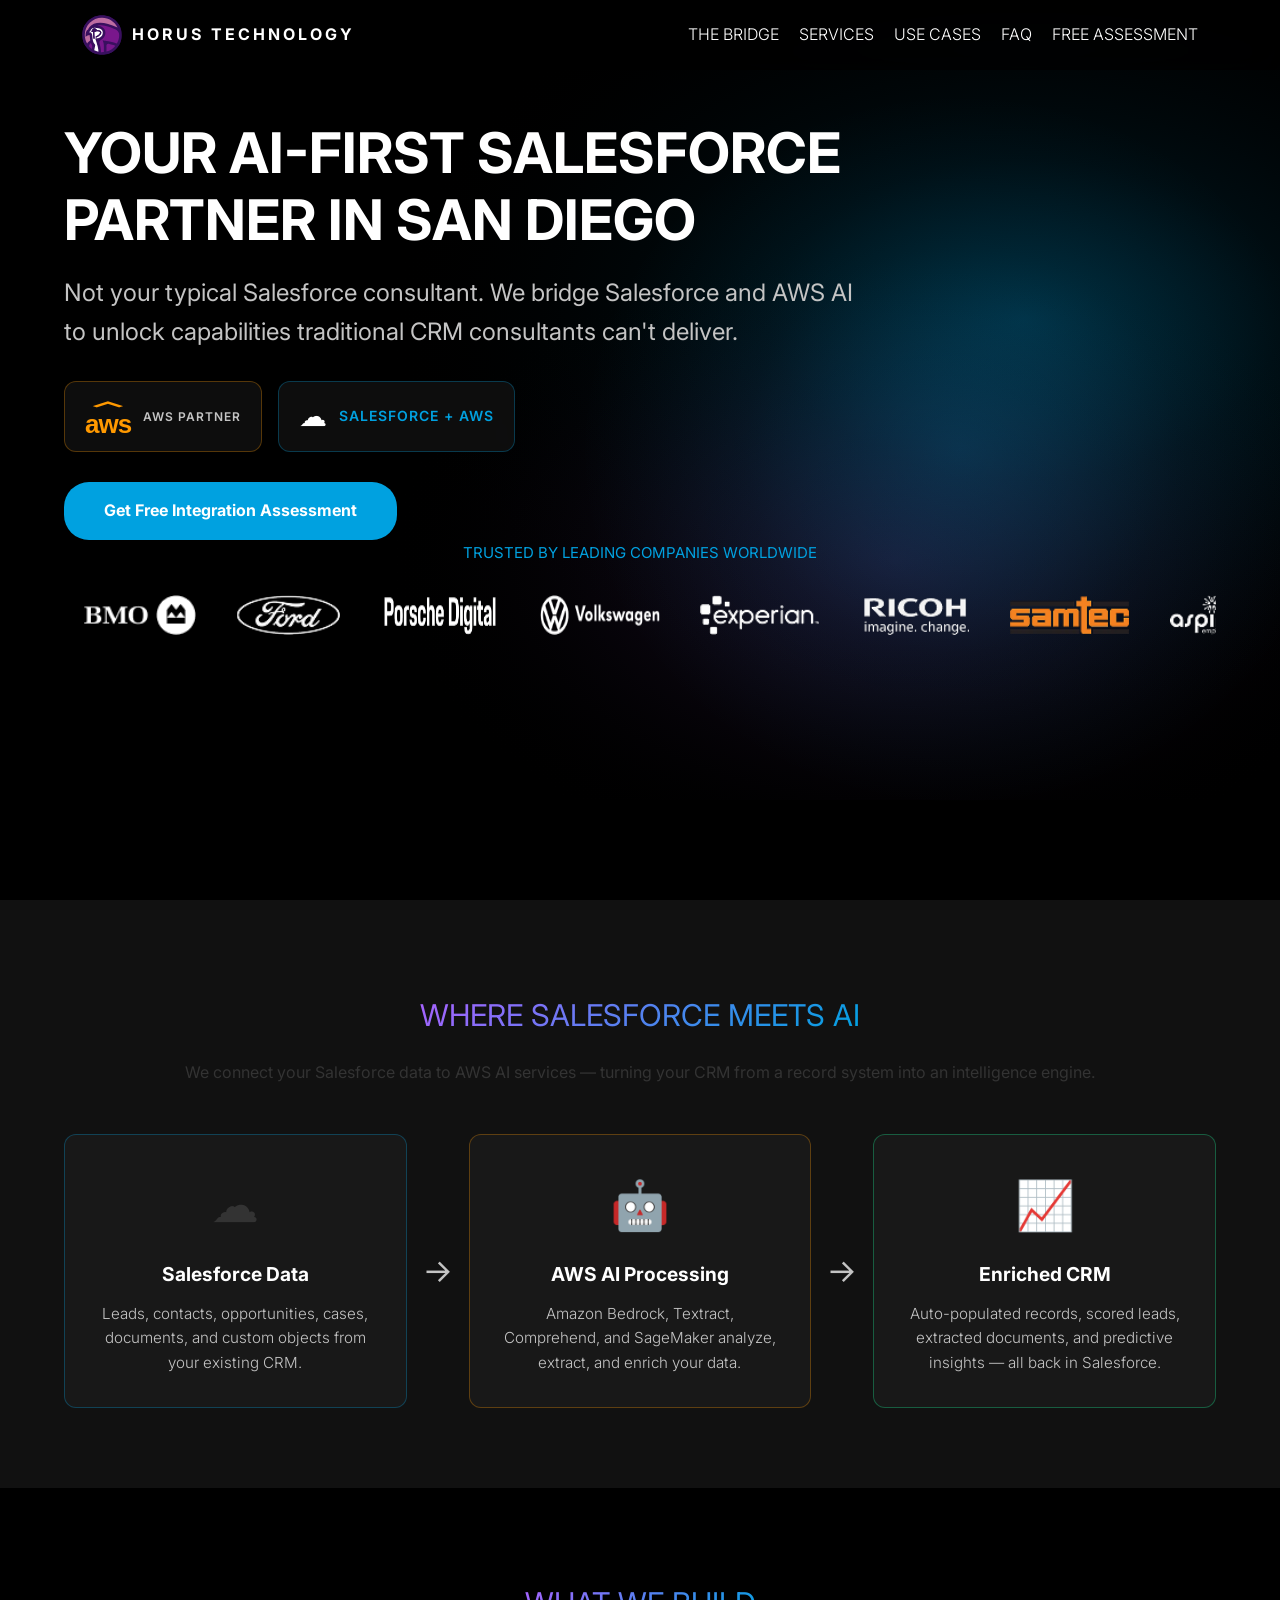
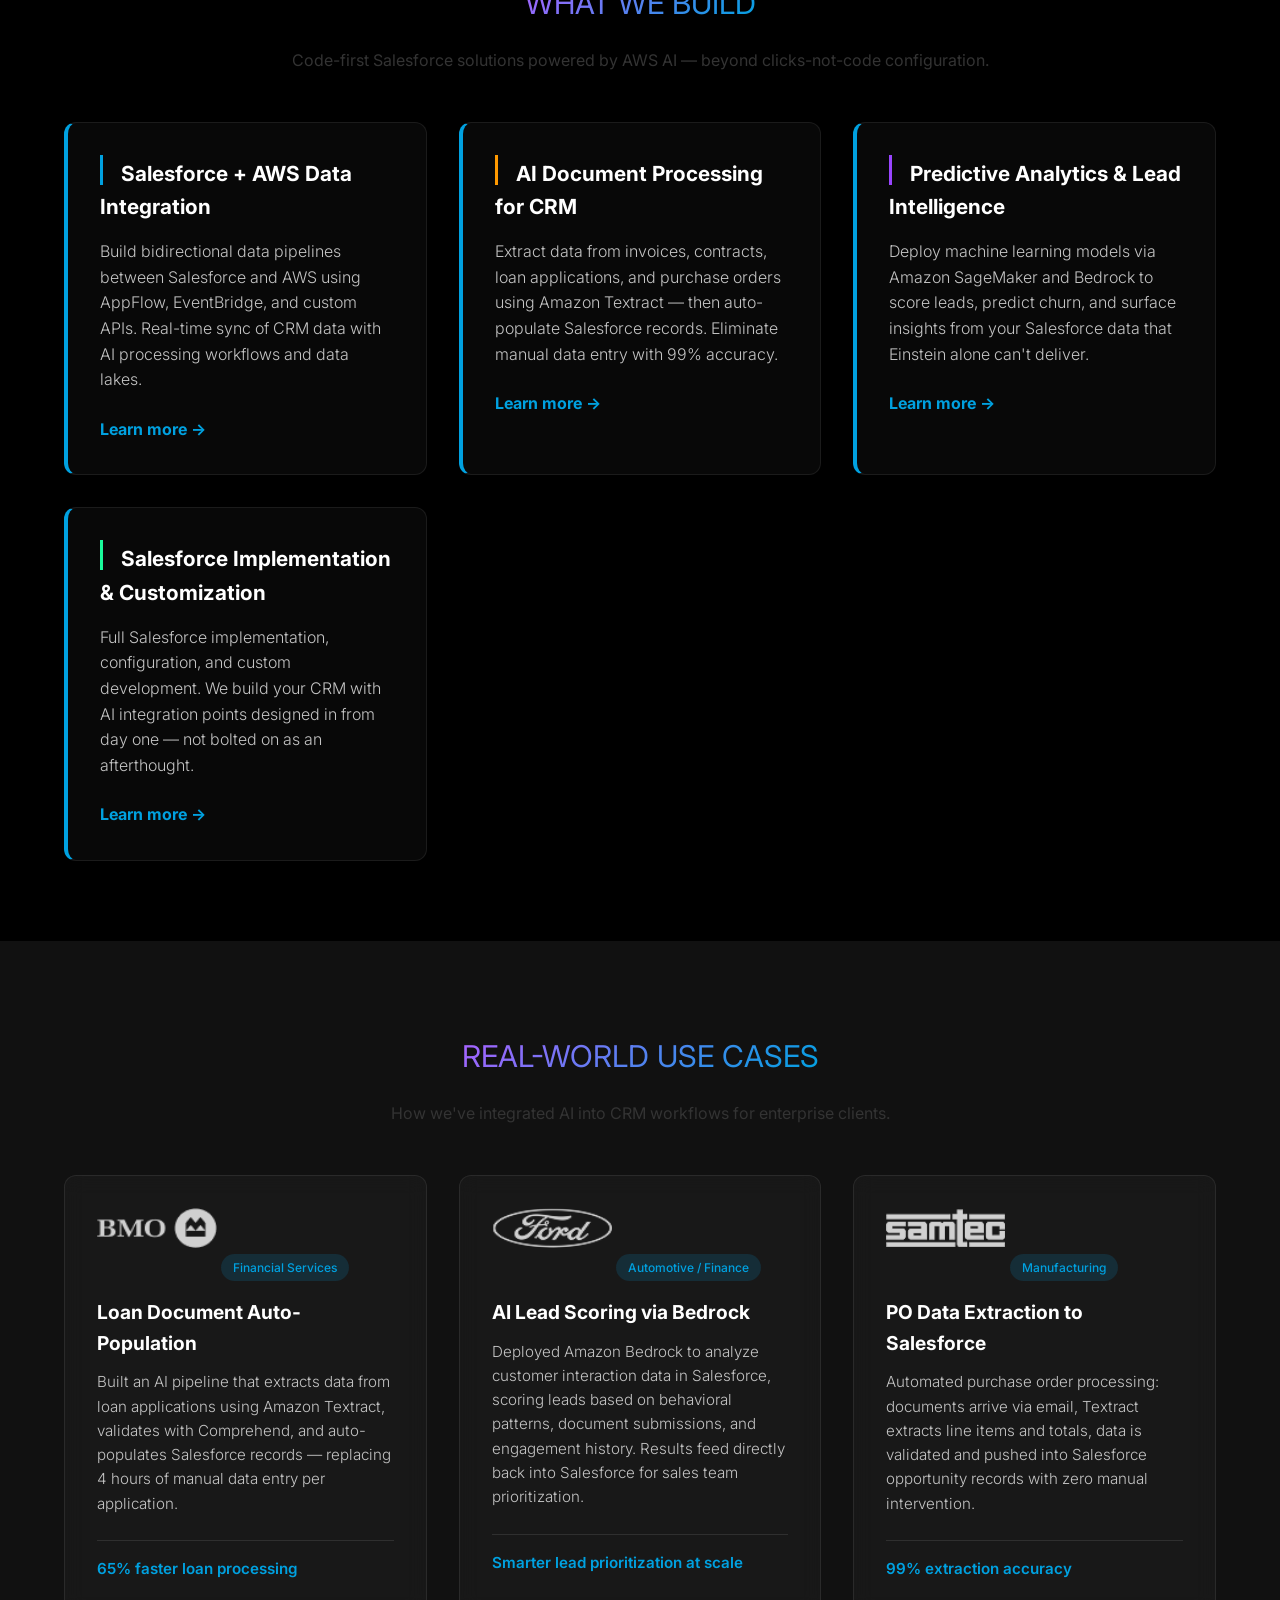
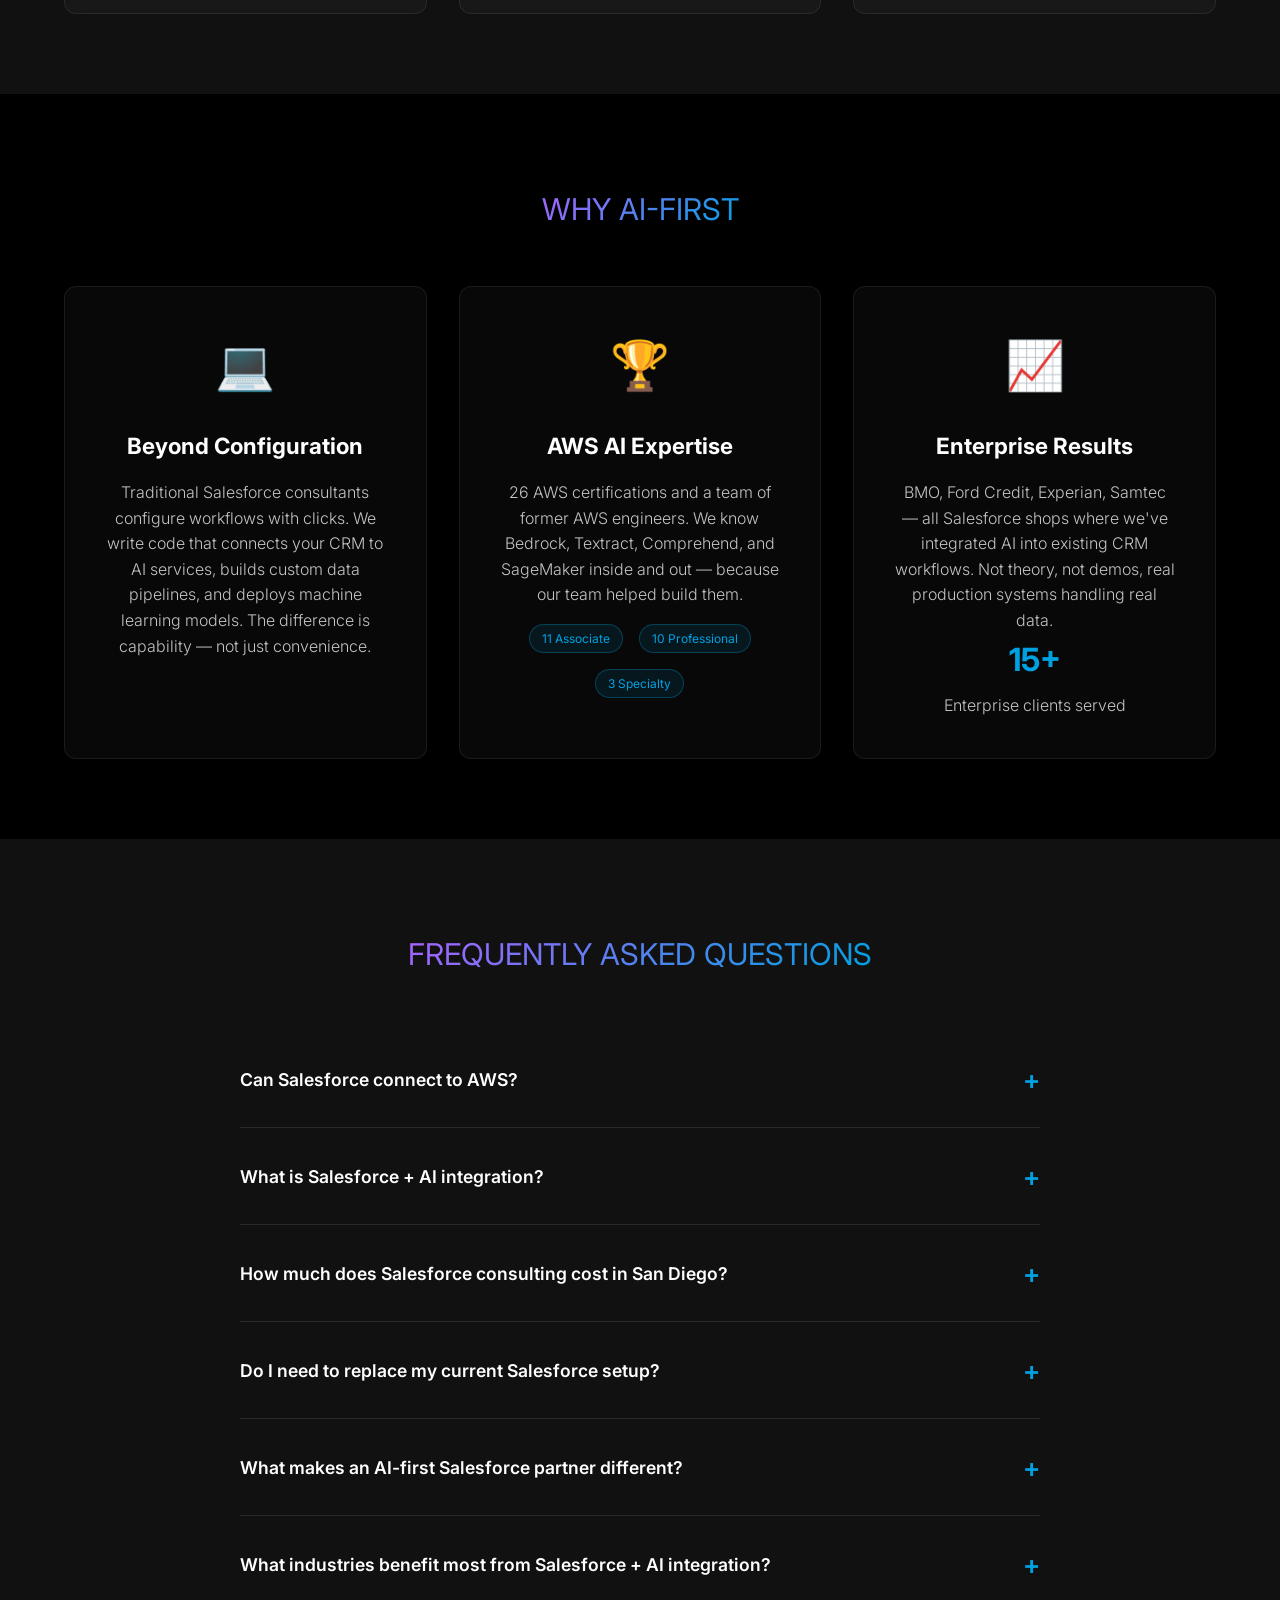
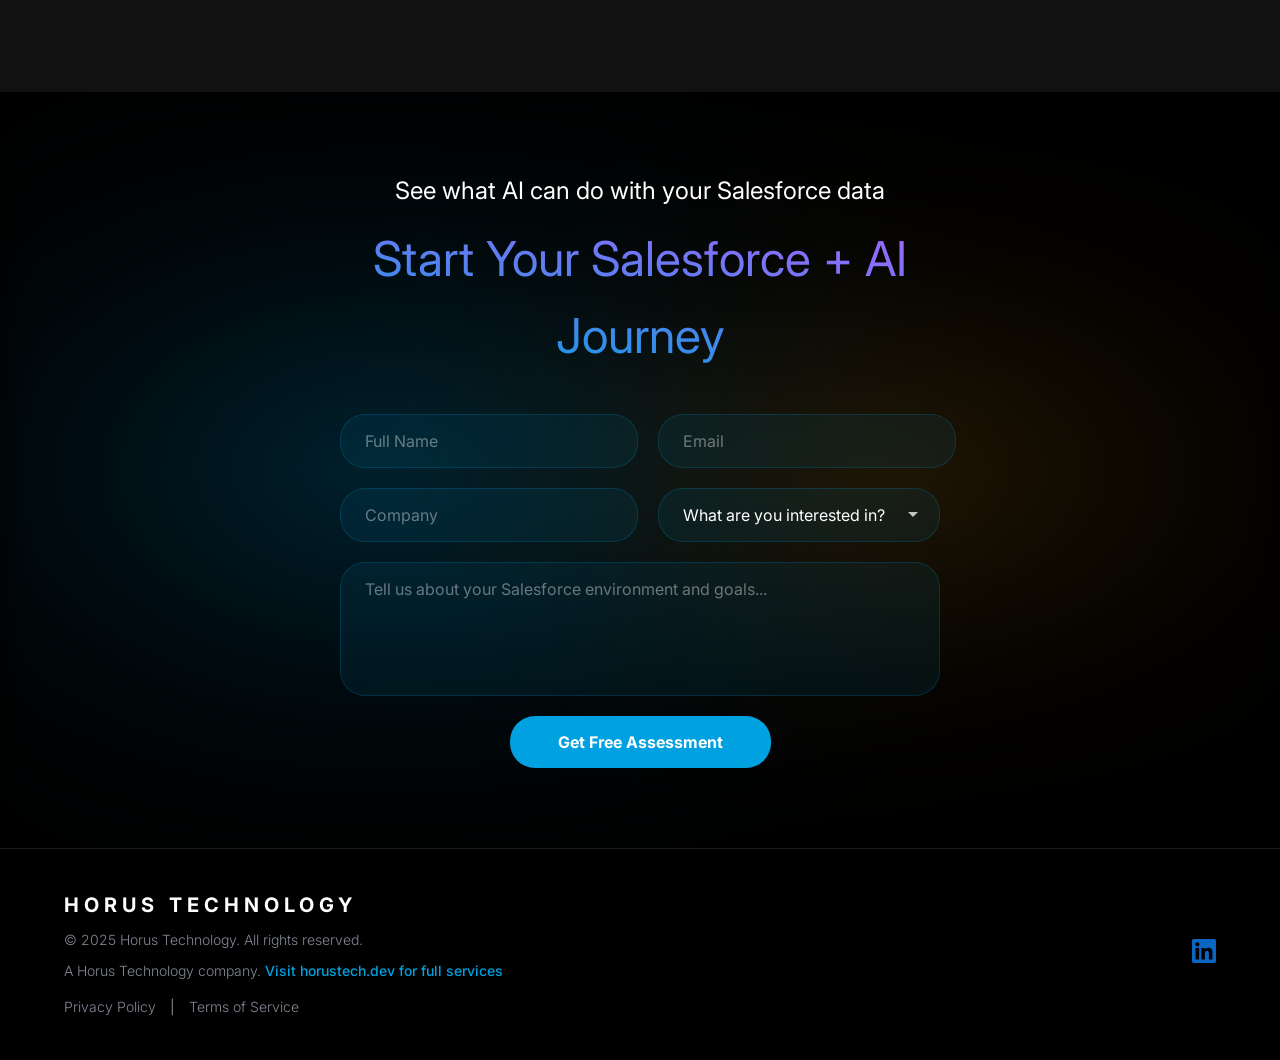
==== index.html @ 5b2b4528 "Initial build: Salesforce Partner San Diego landing site Single-page lead-gen site for salesforcepar" ====
<!DOCTYPE html>
<html lang="en">
<head>
    <meta charset="UTF-8">
    <meta name="viewport" content="width=device-width, initial-scale=1.0">
    <title>Salesforce Partner San Diego | AI-Powered CRM Solutions | Horus Technology</title>
    <meta name="description" content="San Diego Salesforce partner with AI expertise. Connect Salesforce to AWS AI services. Document processing, lead enrichment, predictive analytics. Former AWS engineers. Free consultation.">
    <meta name="keywords" content="salesforce partner san diego, salesforce consultant san diego, salesforce aws integration, salesforce ai consulting san diego, salesforce aws data integration, salesforce document processing automation, salesforce crm ai automation san diego">
    <link rel="canonical" href="https://www.salesforcepartnersandiego.com/">

    <!-- Open Graph -->
    <meta property="og:type" content="website">
    <meta property="og:title" content="Salesforce Partner San Diego | AI-Powered CRM Solutions | Horus Technology">
    <meta property="og:description" content="San Diego Salesforce partner with AI expertise. Connect Salesforce to AWS AI for document processing, lead enrichment, and predictive analytics.">
    <meta property="og:url" content="https://www.salesforcepartnersandiego.com/">
    <meta property="og:image" content="https://www.salesforcepartnersandiego.com/assets/icons/horus-icon.svg">
    <meta property="og:site_name" content="Salesforce Partner San Diego - Horus Technology">

    <!-- Twitter Card -->
    <meta name="twitter:card" content="summary_large_image">
    <meta name="twitter:title" content="Salesforce Partner San Diego | AI-Powered CRM Solutions">
    <meta name="twitter:description" content="Your AI-First Salesforce Partner in San Diego. Connect Salesforce to AWS AI services.">

    <!-- Favicon -->
    <link rel="icon" href="assets/icons/horus-icon.svg" type="image/svg+xml">
    <link rel="apple-touch-icon" href="assets/icons/horus-icon.svg">

    <!-- Fonts -->
    <link rel="preconnect" href="https://fonts.googleapis.com">
    <link rel="preconnect" href="https://fonts.gstatic.com" crossorigin>
    <link href="https://fonts.googleapis.com/css2?family=Inter:wght@300;400;600;700&display=swap" rel="stylesheet">

    <!-- Stylesheet -->
    <link rel="stylesheet" href="styles.css">

    <!-- Schema: LocalBusiness -->
    <script type="application/ld+json">
    {
        "@context": "https://schema.org",
        "@type": "LocalBusiness",
        "@id": "https://www.salesforcepartnersandiego.com",
        "name": "Horus Technology",
        "description": "AI-First Salesforce Partner in San Diego. We connect Salesforce to AWS AI services for document processing, lead enrichment, predictive analytics, and CRM automation.",
        "telephone": "+1-858-412-0778",
        "email": "info@horustech.dev",
        "url": "https://www.salesforcepartnersandiego.com",
        "address": {
            "@type": "PostalAddress",
            "addressLocality": "San Diego",
            "addressRegion": "CA",
            "addressCountry": "US"
        },
        "geo": {
            "@type": "GeoCoordinates",
            "latitude": 32.7157,
            "longitude": -117.1611
        },
        "areaServed": {
            "@type": "City",
            "name": "San Diego"
        },
        "serviceType": [
            "Salesforce Consulting",
            "Salesforce AWS Integration",
            "AI-Powered CRM Automation",
            "Document Processing for Salesforce",
            "Salesforce Implementation",
            "Predictive Analytics for CRM"
        ],
        "openingHours": "Mo-Fr 09:00-18:00",
        "sameAs": [
            "https://www.linkedin.com/company/ushorus-technologies",
            "https://www.horustech.dev"
        ]
    }
    </script>

    <!-- Schema: Service -->
    <script type="application/ld+json">
    {
        "@context": "https://schema.org",
        "@type": "Service",
        "serviceType": "Salesforce AI Integration Consulting",
        "provider": {
            "@type": "LocalBusiness",
            "name": "Horus Technology",
            "address": {
                "@type": "PostalAddress",
                "addressLocality": "San Diego",
                "addressRegion": "CA",
                "addressCountry": "US"
            },
            "telephone": "+1-858-412-0778"
        },
        "areaServed": {
            "@type": "City",
            "name": "San Diego"
        },
        "description": "AI-powered Salesforce consulting services connecting CRM data to AWS AI services. Document processing, predictive analytics, lead intelligence, and full Salesforce implementation. Led by former AWS engineers with 26 certifications."
    }
    </script>

    <!-- Schema: FAQPage -->
    <script type="application/ld+json">
    {
        "@context": "https://schema.org",
        "@type": "FAQPage",
        "mainEntity": [
            {
                "@type": "Question",
                "name": "Can Salesforce connect to AWS?",
                "acceptedAnswer": {
                    "@type": "Answer",
                    "text": "Yes. Salesforce integrates with AWS through several methods including Amazon AppFlow for bidirectional data sync, custom API integrations, AWS EventBridge for event-driven workflows, and direct service calls to AWS AI services like Bedrock and Textract. Horus Technology specializes in building these integrations, connecting your CRM data to powerful AWS AI capabilities for document processing, lead scoring, and predictive analytics."
                }
            },
            {
                "@type": "Question",
                "name": "What is Salesforce + AI integration?",
                "acceptedAnswer": {
                    "@type": "Answer",
                    "text": "Salesforce + AI integration means connecting your CRM to artificial intelligence services to automate data entry, score leads with predictive models, extract data from documents directly into Salesforce records, and generate insights from your customer data. While Salesforce has its own Einstein AI, connecting to AWS AI services like Bedrock, Textract, and Comprehend unlocks more powerful, customizable AI capabilities that go far beyond built-in features."
                }
            },
            {
                "@type": "Question",
                "name": "How much does Salesforce consulting cost in San Diego?",
                "acceptedAnswer": {
                    "@type": "Answer",
                    "text": "Salesforce consulting costs in San Diego vary by project scope. Implementation projects, AI integrations, and custom development each have different pricing structures. Horus Technology offers a free initial integration assessment to evaluate your Salesforce environment and identify AI automation opportunities. Our focus on the AWS-Salesforce bridge means we deliver capabilities that traditional Salesforce consultants can't — connecting your CRM to enterprise-grade AI services."
                }
            },
            {
                "@type": "Question",
                "name": "Do I need to replace my current Salesforce setup?",
                "acceptedAnswer": {
                    "@type": "Answer",
                    "text": "No. Our AI integrations work alongside your existing Salesforce configuration. We connect AWS AI services to your current workflows — adding intelligent document processing, automated data enrichment, and predictive analytics without disrupting what's already working. For new implementations, we build Salesforce from scratch with AI capabilities baked in from day one."
                }
            },
            {
                "@type": "Question",
                "name": "What makes an AI-first Salesforce partner different?",
                "acceptedAnswer": {
                    "@type": "Answer",
                    "text": "Traditional Salesforce consultants configure workflows and customize the platform using clicks-not-code tools. An AI-first partner like Horus Technology goes deeper — we build code-first solutions that connect Salesforce to AWS AI services, create custom data pipelines with AppFlow, implement intelligent document processing that auto-populates CRM records, and deploy machine learning models for lead scoring and predictive analytics. Our team includes former AWS engineers, not just Salesforce admins."
                }
            },
            {
                "@type": "Question",
                "name": "What industries benefit most from Salesforce + AI integration?",
                "acceptedAnswer": {
                    "@type": "Answer",
                    "text": "Financial services (automated loan document processing into Salesforce), manufacturing (purchase order extraction and supplier management), education (enrollment document automation), and any industry with high-volume document workflows. Our enterprise clients including BMO, Ford Credit, and Experian have seen significant efficiency gains from connecting their CRM data to AI-powered automation."
                }
            }
        ]
    }
    </script>

    <!-- Google Analytics placeholder - replace with actual GA4 property ID -->
    <!-- <script async src="https://www.googletagmanager.com/gtag/js?id=G-XXXXXXXXXX"></script>
    <script>
        window.dataLayer = window.dataLayer || [];
        function gtag(){dataLayer.push(arguments);}
        gtag('js', new Date());
        gtag('config', 'G-XXXXXXXXXX');
    </script> -->
</head>
<body>

<!-- Navigation -->
<nav class="navbar" role="navigation" aria-label="Main navigation">
    <div class="container">
        <a href="/" class="logo">
            <img src="assets/icons/horus-icon.svg" alt="Horus Technology" width="40" height="40">
            <p>Horus Technology</p>
        </a>
        <ul class="nav-links">
            <li><a href="#the-bridge">The Bridge</a></li>
            <li><a href="#services">Services</a></li>
            <li><a href="#use-cases">Use Cases</a></li>
            <li><a href="#faq">FAQ</a></li>
            <li><a href="#contact">Free Assessment</a></li>
        </ul>
        <div class="menu-toggle" aria-label="Toggle navigation menu">
            <svg width="24" height="24" viewBox="0 0 24 24" fill="none" stroke="white" stroke-width="2">
                <line x1="3" y1="6" x2="21" y2="6"></line>
                <line x1="3" y1="12" x2="21" y2="12"></line>
                <line x1="3" y1="18" x2="21" y2="18"></line>
            </svg>
        </div>
    </div>
</nav>

<!-- Hero Section -->
<section class="hero" aria-labelledby="hero-heading">
    <div class="container">
        <div class="hero-text">
            <h1 id="hero-heading">Your AI-First Salesforce<br>Partner in San Diego</h1>
            <h4>Not your typical Salesforce consultant. We bridge Salesforce and AWS AI<br>to unlock capabilities traditional CRM consultants can't deliver.</h4>

            <div class="partner-badges">
                <div class="badge badge-aws">
                    <div class="aws-logo-text">
                        <span class="aws-smile">&#8963;</span>
                        <span class="aws-text">aws</span>
                    </div>
                    <span class="badge-label">AWS Partner</span>
                </div>
                <div class="badge badge-sf">
                    <span class="sf-icon">&#9729;</span>
                    <span class="sf-text">Salesforce + AWS</span>
                </div>
            </div>

            <a href="#contact" class="cta-button">Get Free Integration Assessment</a>
        </div>

        <div class="logos">
            <p>Trusted by Leading Companies Worldwide</p>
            <div class="logo-carousel">
                <div class="logo-track">
                    <img src="assets/brands/BMO.png" alt="BMO logo" width="120" height="40" loading="lazy">
                    <img src="assets/brands/ford.png" alt="Ford logo" width="120" height="40" loading="lazy">
                    <img src="assets/brands/Porsche.png" alt="Porsche logo" width="120" height="40" loading="lazy">
                    <img src="assets/brands/volkswagen.png" alt="Volkswagen logo" width="120" height="40" loading="lazy">
                    <img src="assets/brands/experian.png" alt="Experian logo" width="120" height="40" loading="lazy">
                    <img src="assets/brands/ricoh.png" alt="Ricoh logo" width="120" height="40" loading="lazy">
                    <img src="assets/brands/samtec.png" alt="Samtec logo" width="120" height="40" loading="lazy">
                    <img src="assets/brands/aspire.png" alt="AspireHR logo" width="120" height="40" loading="lazy">
                    <!-- Duplicate for infinite scroll -->
                    <img src="assets/brands/BMO.png" alt="BMO logo" width="120" height="40" loading="lazy">
                    <img src="assets/brands/ford.png" alt="Ford logo" width="120" height="40" loading="lazy">
                    <img src="assets/brands/Porsche.png" alt="Porsche logo" width="120" height="40" loading="lazy">
                    <img src="assets/brands/volkswagen.png" alt="Volkswagen logo" width="120" height="40" loading="lazy">
                    <img src="assets/brands/experian.png" alt="Experian logo" width="120" height="40" loading="lazy">
                    <img src="assets/brands/ricoh.png" alt="Ricoh logo" width="120" height="40" loading="lazy">
                    <img src="assets/brands/samtec.png" alt="Samtec logo" width="120" height="40" loading="lazy">
                    <img src="assets/brands/aspire.png" alt="AspireHR logo" width="120" height="40" loading="lazy">
                </div>
            </div>
        </div>
    </div>
</section>

<!-- The Bridge Section -->
<section id="the-bridge" class="bridge-section">
    <div class="container">
        <div class="section-content">
            <h2><span class="section-header">Where Salesforce Meets AI</span></h2>
            <p>We connect your Salesforce data to AWS AI services — turning your CRM from a record system into an intelligence engine.</p>
        </div>
        <div class="bridge-visual">
            <div class="bridge-box bridge-box-sf">
                <span class="box-icon">&#9729;</span>
                <h3>Salesforce Data</h3>
                <p>Leads, contacts, opportunities, cases, documents, and custom objects from your existing CRM.</p>
            </div>
            <span class="bridge-arrow">&rarr;</span>
            <div class="bridge-box bridge-box-aws">
                <span class="box-icon">&#129302;</span>
                <h3>AWS AI Processing</h3>
                <p>Amazon Bedrock, Textract, Comprehend, and SageMaker analyze, extract, and enrich your data.</p>
            </div>
            <span class="bridge-arrow">&rarr;</span>
            <div class="bridge-box bridge-box-result">
                <span class="box-icon">&#128200;</span>
                <h3>Enriched CRM</h3>
                <p>Auto-populated records, scored leads, extracted documents, and predictive insights — all back in Salesforce.</p>
            </div>
        </div>
    </div>
</section>

<!-- Services Section -->
<section id="services" class="services-section">
    <div class="container">
        <div class="section-content">
            <h2><span class="section-header">What We Build</span></h2>
            <p>Code-first Salesforce solutions powered by AWS AI — beyond clicks-not-code configuration.</p>
        </div>
        <div class="services-grid">
            <div class="service-card">
                <h3><span class="color-line sf-line"></span>Salesforce + AWS Data Integration</h3>
                <p>Build bidirectional data pipelines between Salesforce and AWS using AppFlow, EventBridge, and custom APIs. Real-time sync of CRM data with AI processing workflows and data lakes.</p>
                <a href="https://www.horustech.dev/intelligent-document-processing.html" class="learn-more">Learn more &rarr;</a>
            </div>
            <div class="service-card">
                <h3><span class="color-line orange-line"></span>AI Document Processing for CRM</h3>
                <p>Extract data from invoices, contracts, loan applications, and purchase orders using Amazon Textract — then auto-populate Salesforce records. Eliminate manual data entry with 99% accuracy.</p>
                <a href="https://www.horustech.dev/intelligent-document-processing.html" class="learn-more">Learn more &rarr;</a>
            </div>
            <div class="service-card">
                <h3><span class="color-line purple-line"></span>Predictive Analytics &amp; Lead Intelligence</h3>
                <p>Deploy machine learning models via Amazon SageMaker and Bedrock to score leads, predict churn, and surface insights from your Salesforce data that Einstein alone can't deliver.</p>
                <a href="https://www.horustech.dev/generative-ai-services.html" class="learn-more">Learn more &rarr;</a>
            </div>
            <div class="service-card">
                <h3><span class="color-line green-line"></span>Salesforce Implementation &amp; Customization</h3>
                <p>Full Salesforce implementation, configuration, and custom development. We build your CRM with AI integration points designed in from day one — not bolted on as an afterthought.</p>
                <a href="https://www.horustech.dev/services.html" class="learn-more">Learn more &rarr;</a>
            </div>
        </div>
    </div>
</section>

<!-- Use Cases Section -->
<section id="use-cases" class="use-cases">
    <div class="container">
        <div class="section-content">
            <h2><span class="section-header">Real-World Use Cases</span></h2>
            <p>How we've integrated AI into CRM workflows for enterprise clients.</p>
        </div>
        <div class="cases-grid">
            <div class="case-card">
                <img src="assets/brands/BMO.png" alt="BMO logo" class="case-logo" width="120" height="40">
                <span class="case-industry">Financial Services</span>
                <h3>Loan Document Auto-Population</h3>
                <p>Built an AI pipeline that extracts data from loan applications using Amazon Textract, validates with Comprehend, and auto-populates Salesforce records — replacing 4 hours of manual data entry per application.</p>
                <div class="case-highlight">65% faster loan processing</div>
            </div>
            <div class="case-card">
                <img src="assets/brands/ford.png" alt="Ford logo" class="case-logo" width="120" height="40">
                <span class="case-industry">Automotive / Finance</span>
                <h3>AI Lead Scoring via Bedrock</h3>
                <p>Deployed Amazon Bedrock to analyze customer interaction data in Salesforce, scoring leads based on behavioral patterns, document submissions, and engagement history. Results feed directly back into Salesforce for sales team prioritization.</p>
                <div class="case-highlight">Smarter lead prioritization at scale</div>
            </div>
            <div class="case-card">
                <img src="assets/brands/samtec.png" alt="Samtec logo" class="case-logo" width="120" height="40">
                <span class="case-industry">Manufacturing</span>
                <h3>PO Data Extraction to Salesforce</h3>
                <p>Automated purchase order processing: documents arrive via email, Textract extracts line items and totals, data is validated and pushed into Salesforce opportunity records with zero manual intervention.</p>
                <div class="case-highlight">99% extraction accuracy</div>
            </div>
        </div>
    </div>
</section>

<!-- Why AI-First Section -->
<section id="why-ai" class="why-section">
    <div class="container">
        <div class="section-content">
            <h2><span class="section-header">Why AI-First</span></h2>
        </div>
        <div class="why-grid">
            <div class="why-card">
                <span class="icon">&#128187;</span>
                <h3>Beyond Configuration</h3>
                <p>Traditional Salesforce consultants configure workflows with clicks. We write code that connects your CRM to AI services, builds custom data pipelines, and deploys machine learning models. The difference is capability — not just convenience.</p>
            </div>
            <div class="why-card">
                <span class="icon">&#127942;</span>
                <h3>AWS AI Expertise</h3>
                <p>26 AWS certifications and a team of former AWS engineers. We know Bedrock, Textract, Comprehend, and SageMaker inside and out — because our team helped build them.</p>
                <div class="cert-breakdown">
                    <span class="cert-item">11 Associate</span>
                    <span class="cert-item">10 Professional</span>
                    <span class="cert-item">3 Specialty</span>
                </div>
            </div>
            <div class="why-card">
                <span class="icon">&#128200;</span>
                <h3>Enterprise Results</h3>
                <p>BMO, Ford Credit, Experian, Samtec — all Salesforce shops where we've integrated AI into existing CRM workflows. Not theory, not demos, real production systems handling real data.</p>
                <span class="highlight">15+</span>
                <p>Enterprise clients served</p>
            </div>
        </div>
    </div>
</section>

<!-- FAQ Section -->
<section id="faq" class="faq-section">
    <div class="container">
        <div class="section-content">
            <h2><span class="section-header">Frequently Asked Questions</span></h2>
        </div>
        <div class="faq-list">
            <div class="faq-item">
                <button class="faq-question" aria-expanded="false">
                    Can Salesforce connect to AWS?
                    <span class="toggle">+</span>
                </button>
                <div class="faq-answer">
                    <p>Yes. Salesforce integrates with AWS through several methods including Amazon AppFlow for bidirectional data sync, custom API integrations, AWS EventBridge for event-driven workflows, and direct service calls to AWS AI services like Bedrock and Textract. We specialize in building these integrations, connecting your CRM data to powerful AWS AI capabilities for document processing, lead scoring, and predictive analytics.</p>
                </div>
            </div>
            <div class="faq-item">
                <button class="faq-question" aria-expanded="false">
                    What is Salesforce + AI integration?
                    <span class="toggle">+</span>
                </button>
                <div class="faq-answer">
                    <p>Salesforce + AI integration means connecting your CRM to artificial intelligence services to automate data entry, score leads with predictive models, extract data from documents directly into Salesforce records, and generate insights from your customer data. While Salesforce has its own Einstein AI, connecting to AWS AI services like Bedrock, Textract, and Comprehend unlocks more powerful, customizable AI capabilities that go far beyond built-in features.</p>
                </div>
            </div>
            <div class="faq-item">
                <button class="faq-question" aria-expanded="false">
                    How much does Salesforce consulting cost in San Diego?
                    <span class="toggle">+</span>
                </button>
                <div class="faq-answer">
                    <p>Salesforce consulting costs vary by project scope. Implementation projects, AI integrations, and custom development each have different pricing structures. We offer a free initial integration assessment to evaluate your Salesforce environment and identify AI automation opportunities. Our focus on the AWS-Salesforce bridge means we deliver capabilities that traditional Salesforce consultants can't — connecting your CRM to enterprise-grade AI services.</p>
                </div>
            </div>
            <div class="faq-item">
                <button class="faq-question" aria-expanded="false">
                    Do I need to replace my current Salesforce setup?
                    <span class="toggle">+</span>
                </button>
                <div class="faq-answer">
                    <p>No. Our AI integrations work alongside your existing Salesforce configuration. We connect AWS AI services to your current workflows — adding intelligent document processing, automated data enrichment, and predictive analytics without disrupting what's already working. For new implementations, we build Salesforce from scratch with AI capabilities baked in from day one.</p>
                </div>
            </div>
            <div class="faq-item">
                <button class="faq-question" aria-expanded="false">
                    What makes an AI-first Salesforce partner different?
                    <span class="toggle">+</span>
                </button>
                <div class="faq-answer">
                    <p>Traditional Salesforce consultants configure workflows and customize the platform using clicks-not-code tools. An AI-first partner goes deeper — we build code-first solutions that connect Salesforce to AWS AI services, create custom data pipelines with AppFlow, implement intelligent document processing that auto-populates CRM records, and deploy machine learning models for lead scoring and predictive analytics. Our team includes former AWS engineers, not just Salesforce admins.</p>
                </div>
            </div>
            <div class="faq-item">
                <button class="faq-question" aria-expanded="false">
                    What industries benefit most from Salesforce + AI integration?
                    <span class="toggle">+</span>
                </button>
                <div class="faq-answer">
                    <p>Financial services (automated loan document processing into Salesforce), manufacturing (purchase order extraction and supplier management), education (enrollment document automation), and any industry with high-volume document workflows. Our enterprise clients including BMO, Ford Credit, and Experian have seen significant efficiency gains from connecting their CRM data to AI-powered automation.</p>
                </div>
            </div>
        </div>
    </div>
</section>

<!-- Contact Section -->
<section id="contact" class="contact">
    <div class="container">
        <div class="contact-text">
            <h4>See what AI can do with your Salesforce data</h4>
            <h2>Start Your Salesforce + AI Journey</h2>
        </div>
        <form id="contact-form" class="contact-form">
            <div class="form-row">
                <div class="form-group">
                    <input type="text" id="fullName" name="fullName" required placeholder="Full Name">
                </div>
                <div class="form-group">
                    <input type="email" id="email" name="email" required placeholder="Email">
                </div>
            </div>
            <div class="form-row">
                <div class="form-group">
                    <input type="text" id="company" name="company" placeholder="Company">
                </div>
                <div class="form-group">
                    <select id="interest" name="interest">
                        <option value="" disabled selected>What are you interested in?</option>
                        <option value="integration">Salesforce + AWS Integration</option>
                        <option value="implementation">Salesforce Implementation</option>
                        <option value="ai-crm">AI for CRM</option>
                        <option value="not-sure">Not sure yet</option>
                    </select>
                </div>
            </div>
            <div class="form-group full">
                <textarea id="message" name="message" rows="5" required placeholder="Tell us about your Salesforce environment and goals..."></textarea>
            </div>
            <div class="submit-btn">
                <button type="submit">Get Free Assessment</button>
            </div>
        </form>
    </div>
</section>

<!-- Footer -->
<footer class="footer">
    <div class="container">
        <div class="footer-text">
            <h2>Horus Technology</h2>
            <p>&copy; 2025 Horus Technology. All rights reserved.</p>
            <p class="parent-link">A Horus Technology company. <a href="https://www.horustech.dev">Visit horustech.dev for full services</a></p>
            <div class="legal-links">
                <a href="https://www.horustech.dev/privacy.html">Privacy Policy</a>
                <span>|</span>
                <a href="https://www.horustech.dev/terms.html">Terms of Service</a>
            </div>
        </div>
        <div class="icons">
            <a href="https://www.linkedin.com/company/ushorus-technologies" target="_blank" rel="noopener noreferrer" aria-label="LinkedIn">
                <img src="assets/brands/linkedin.svg" alt="LinkedIn" width="24" height="24">
            </a>
        </div>
    </div>
</footer>

<!-- Sticky Mobile CTA -->
<div class="mobile-cta">
    <div class="mobile-cta-inner">
        <a href="tel:+18584120778" class="cta-call">&#128222; Call Us</a>
        <a href="#contact" class="cta-assess">Free Assessment</a>
    </div>
</div>

<script>
    // Mobile menu toggle
    document.querySelector('.menu-toggle').addEventListener('click', function() {
        document.querySelector('.nav-links').classList.toggle('mobile-menu');
    });

    // Smooth scroll for anchor links
    document.querySelectorAll('a[href^="#"]').forEach(anchor => {
        anchor.addEventListener('click', function(e) {
            e.preventDefault();
            const target = document.querySelector(this.getAttribute('href'));
            if (target) {
                target.scrollIntoView({ behavior: 'smooth', block: 'start' });
                document.querySelector('.nav-links').classList.remove('mobile-menu');
            }
        });
    });

    // FAQ toggle
    document.querySelectorAll('.faq-question').forEach(button => {
        button.addEventListener('click', function() {
            const item = this.parentElement;
            const isActive = item.classList.contains('active');
            document.querySelectorAll('.faq-item').forEach(i => i.classList.remove('active'));
            document.querySelectorAll('.faq-question').forEach(b => b.setAttribute('aria-expanded', 'false'));
            if (!isActive) {
                item.classList.add('active');
                this.setAttribute('aria-expanded', 'true');
            }
        });
    });

    // Contact form - Gmail submit
    document.getElementById('contact-form').addEventListener('submit', function(e) {
        e.preventDefault();
        const name = document.getElementById('fullName').value;
        const from = document.getElementById('email').value;
        const company = document.getElementById('company').value;
        const interest = document.getElementById('interest').value;
        const message = document.getElementById('message').value;
        const subject = encodeURIComponent("Salesforce Partner Inquiry from " + name);
        const body = encodeURIComponent(
            "Name: " + name +
            "\nEmail: " + from +
            "\nCompany: " + (company || "Not provided") +
            "\nInterest: " + (interest || "Not specified") +
            "\n\nMessage:\n" + message
        );
        const to = "proposals@horustech.dev";
        const gmailUrl = "https://mail.google.com/mail/?view=cm&fs=1&to=" + to + "&su=" + subject + "&body=" + body;
        window.open(gmailUrl, '_blank');
    });
</script>

</body>
</html>
---- styles.css ----
/* Reset and Fonts */
* {
    margin: 0;
    padding: 0;
    box-sizing: border-box;
}

body {
    font-family: 'Inter', sans-serif;
    color: #333;
    line-height: 1.6;
    background: #000;
}

/* Navigation Bar */
.navbar {
    padding: 15px 20px;
    position: fixed;
    width: 100%;
    top: 0;
    z-index: 999;
    color: rgba(255, 255, 255, 1);
    text-transform: uppercase;
    backdrop-filter: blur(14px);
    background: rgba(0, 0, 0, 0.6);
}

.navbar .container {
    display: flex;
    align-items: center;
    justify-content: space-between;
}

.navbar .logo {
    display: flex;
    align-items: center;
    gap: 10px;
    text-decoration: none;
    color: rgba(255, 255, 255, 1);
}

.navbar .logo p {
    font-size: 1em;
    font-weight: 700;
    letter-spacing: 3px;
}

.navbar .nav-links {
    list-style: none;
    display: flex;
}

.navbar .nav-links li {
    margin-left: 20px;
}

.navbar .nav-links a {
    text-decoration: none;
    color: rgba(255, 255, 255, 1);
    font-weight: 300;
    transition: color 0.3s;
}

.navbar .nav-links a:hover {
    color: #00A1E0;
}

.menu-toggle {
    display: none;
    cursor: pointer;
}

.menu-toggle i {
    font-size: 1.5em;
    color: #fff;
}

.container {
    width: 90%;
    max-width: 1400px;
    margin: 0 auto;
}

/* Hero Section */
.hero {
    background-color: #000;
    min-height: 100vh;
    background-image: url('assets/hero-bg.svg');
    background-size: contain;
    background-repeat: no-repeat;
    background-position-x: 100%;
    color: #fff;
    position: relative;
    padding-top: 100px;
    padding-bottom: 120px;
}

.hero::after {
    content: "";
    position: absolute;
    top: 10%;
    right: -5%;
    width: 60%;
    height: 80%;
    background: radial-gradient(ellipse at center, rgba(0, 161, 224, 0.2) 0%, rgba(0, 161, 224, 0.06) 40%, transparent 70%);
    pointer-events: none;
    z-index: 0;
}

.hero .container {
    position: relative;
    z-index: 1;
    display: flex;
    flex-direction: column;
    justify-content: flex-start;
    height: auto;
}

.hero h1 {
    font-size: 3.5em;
    text-transform: uppercase;
    line-height: 1.2;
}

.hero h4 {
    margin-top: 20px;
    font-size: 1.5em;
    font-weight: 400;
    color: #C4C4C4;
}

.hero p {
    font-size: 1.2em;
}

.hero-text {
    flex: 1;
    display: flex;
    flex-direction: column;
    justify-content: center;
    margin-bottom: 10%;
    padding-top: 20px;
}

/* CTA Button */
.cta-button {
    display: inline-block;
    background: #00A1E0;
    color: #fff;
    padding: 16px 40px;
    text-decoration: none;
    font-weight: 700;
    font-size: 16px;
    border-radius: 25px;
    transition: transform 0.3s ease, box-shadow 0.3s ease;
    margin-top: 30px;
    max-width: fit-content;
}

.cta-button:hover {
    transform: translateY(-2px);
    box-shadow: 0 5px 20px rgba(0, 161, 224, 0.4);
}

/* Partner Badges */
.partner-badges {
    display: flex;
    gap: 16px;
    margin-top: 30px;
    flex-wrap: wrap;
}

.badge {
    display: flex;
    align-items: center;
    gap: 12px;
    padding: 12px 20px;
    background: rgba(255, 255, 255, 0.05);
    backdrop-filter: blur(10px);
    border-radius: 12px;
    max-width: fit-content;
}

.badge-aws {
    border: 1px solid rgba(255, 153, 0, 0.3);
}

.badge-sf {
    border: 1px solid rgba(0, 161, 224, 0.3);
}

.aws-logo-text {
    display: flex;
    flex-direction: column;
    align-items: center;
    line-height: 1;
}

.aws-logo-text .aws-smile {
    color: #FF9900;
    font-size: 20px;
    font-weight: bold;
    margin-bottom: -6px;
    transform: scaleX(2.5) scaleY(0.8);
}

.aws-logo-text .aws-text {
    color: #FF9900;
    font-size: 26px;
    font-weight: 700;
    font-family: 'Amazon Ember', 'Helvetica Neue', Arial, sans-serif;
    letter-spacing: -1px;
}

.badge-label {
    color: #C4C4C4;
    font-size: 12px;
    font-weight: 600;
    text-transform: uppercase;
    letter-spacing: 1px;
}

.sf-icon {
    font-size: 28px;
}

.sf-text {
    color: #00A1E0;
    font-size: 14px;
    font-weight: 600;
    text-transform: uppercase;
    letter-spacing: 1px;
}

/* Logo Carousel */
.logos {
    width: 100%;
    position: absolute;
    bottom: 20px;
}

.logos p {
    text-transform: uppercase;
    text-align: center;
    color: #00A1E0;
    margin-bottom: 30px;
    font-size: 15px;
    font-weight: 400;
}

.logo-carousel {
    overflow: hidden;
}

.logo-track {
    display: flex;
    animation: scroll 30s linear infinite;
}

.logo-track img {
    margin: 0 20px;
}

@keyframes scroll {
    0% { transform: translateX(0); }
    100% { transform: translateX(-50%); }
}

/* Section Headers */
.section-header {
    font-size: 30px;
    font-weight: 400;
    margin-bottom: 20px;
    background: linear-gradient(-40deg, #00A1E0, #A962FF);
    -webkit-background-clip: text;
    -webkit-text-fill-color: transparent;
    background-clip: text;
    text-transform: uppercase;
}

/* The Bridge Section */
.bridge-section {
    background: #111;
    padding: 80px 0;
}

.bridge-section .section-content {
    text-align: center;
    margin-bottom: 3rem;
}

.bridge-section h2 {
    font-size: 2.5em;
    color: #fff;
    margin-bottom: 16px;
}

.bridge-section > .container > p {
    color: #C4C4C4;
    font-size: 1.1em;
    max-width: 700px;
    margin: 0 auto;
}

.bridge-visual {
    display: grid;
    grid-template-columns: 1fr auto 1fr auto 1fr;
    gap: 1rem;
    align-items: center;
    margin-top: 3rem;
}

.bridge-box {
    background: rgba(255, 255, 255, 0.03);
    border: 1px solid rgba(255, 255, 255, 0.08);
    border-radius: 12px;
    padding: 2rem;
    text-align: center;
}

.bridge-box .box-icon {
    font-size: 3rem;
    margin-bottom: 1rem;
    display: block;
}

.bridge-box h3 {
    color: #fff;
    font-size: 1.2em;
    margin-bottom: 0.75rem;
}

.bridge-box p {
    color: #C4C4C4;
    font-weight: 300;
    font-size: 0.95em;
    line-height: 1.6;
}

.bridge-box-sf {
    border-color: rgba(0, 161, 224, 0.3);
}

.bridge-box-aws {
    border-color: rgba(255, 153, 0, 0.3);
}

.bridge-box-result {
    border-color: rgba(25, 251, 155, 0.3);
}

.bridge-arrow {
    color: #C4C4C4;
    font-size: 2rem;
}

/* Services Section */
.services-section {
    background: #000;
    padding: 80px 0;
}

.services-section .section-content {
    text-align: center;
    margin-bottom: 3rem;
}

.services-section h2 {
    font-size: 2.5em;
    color: #fff;
    margin-bottom: 16px;
}

.services-section > .container > p {
    color: #C4C4C4;
    font-size: 1.1em;
    max-width: 700px;
    margin: 0 auto;
}

.services-grid {
    display: grid;
    grid-template-columns: repeat(auto-fit, minmax(280px, 1fr));
    gap: 2rem;
    margin-top: 3rem;
}

.service-card {
    background: rgba(255, 255, 255, 0.03);
    backdrop-filter: blur(10px);
    border-radius: 12px;
    padding: 2rem;
    transition: transform 0.3s ease, box-shadow 0.3s ease;
    border: 1px solid rgba(255, 255, 255, 0.08);
    border-left: 4px solid #00A1E0;
}

.service-card:hover {
    transform: translateY(-5px);
    box-shadow: 0 8px 30px rgba(0, 161, 224, 0.15);
}

.service-card h3 {
    color: #fff;
    margin-bottom: 1rem;
    font-size: 1.3em;
}

.service-card p {
    color: #C4C4C4;
    line-height: 1.6;
    margin-bottom: 1rem;
    font-weight: 300;
}

.service-card .learn-more {
    color: #00A1E0;
    text-decoration: none;
    font-weight: bold;
    display: inline-block;
    margin-top: 0.5rem;
}

.service-card .learn-more:hover {
    text-decoration: underline;
}

/* Color line accents */
.color-line {
    display: inline-block;
    margin-right: 18px;
    margin-bottom: -4px;
    width: 3px;
    height: 30px;
}

.sf-line { background-color: #00A1E0; }
.orange-line { background-color: #FF9900; }
.purple-line { background-color: #9945FF; }
.green-line { background-color: #19FB9B; }

/* Use Cases Section */
.use-cases {
    background: #111;
    padding: 80px 0;
}

.use-cases .section-content {
    text-align: center;
    margin-bottom: 3rem;
}

.use-cases h2 {
    font-size: 2.5em;
    color: #fff;
    margin-bottom: 16px;
}

.use-cases > .container > p {
    color: #C4C4C4;
    font-size: 1.1em;
}

.cases-grid {
    display: grid;
    grid-template-columns: repeat(3, 1fr);
    gap: 2rem;
    margin-top: 2rem;
}

.case-card {
    background: rgba(255, 255, 255, 0.03);
    backdrop-filter: blur(10px);
    border-radius: 12px;
    padding: 2rem;
    border: 1px solid rgba(255, 255, 255, 0.08);
    transition: transform 0.3s ease;
}

.case-card:hover {
    transform: translateY(-3px);
}

.case-card .case-logo {
    height: 40px;
    margin-bottom: 1.5rem;
    filter: brightness(0) invert(1);
    opacity: 0.8;
}

.case-card .case-industry {
    background: rgba(0, 161, 224, 0.15);
    color: #00A1E0;
    padding: 4px 12px;
    border-radius: 20px;
    font-size: 12px;
    font-weight: 500;
    display: inline-block;
    margin-bottom: 1rem;
}

.case-card h3 {
    color: #fff;
    font-size: 1.2em;
    margin-bottom: 0.75rem;
}

.case-card p {
    color: #C4C4C4;
    font-weight: 300;
    line-height: 1.6;
    font-size: 0.95em;
}

.case-card .case-highlight {
    margin-top: 1.5rem;
    padding-top: 1rem;
    border-top: 1px solid rgba(255, 255, 255, 0.1);
    color: #00A1E0;
    font-weight: 600;
    font-size: 0.95em;
}

/* Why AI-First Section */
.why-section {
    background: #000;
    padding: 80px 0;
}

.why-section .section-content {
    text-align: center;
    margin-bottom: 3rem;
}

.why-section h2 {
    font-size: 2.5em;
    color: #fff;
    margin-bottom: 16px;
}

.why-grid {
    display: grid;
    grid-template-columns: repeat(3, 1fr);
    gap: 2rem;
}

.why-card {
    background: rgba(255, 255, 255, 0.03);
    backdrop-filter: blur(10px);
    border-radius: 12px;
    padding: 2.5rem;
    text-align: center;
    border: 1px solid rgba(255, 255, 255, 0.08);
    transition: transform 0.3s ease;
}

.why-card:hover {
    transform: translateY(-3px);
}

.why-card .icon {
    font-size: 3rem;
    margin-bottom: 1.5rem;
    display: block;
}

.why-card h3 {
    color: #fff;
    margin-bottom: 1rem;
    font-size: 1.4em;
}

.why-card p {
    color: #C4C4C4;
    font-weight: 300;
    line-height: 1.6;
}

.why-card .highlight {
    color: #00A1E0;
    font-weight: 700;
    font-size: 2rem;
    display: block;
    margin-bottom: 0.5rem;
}

.cert-breakdown {
    display: flex;
    justify-content: center;
    gap: 1rem;
    margin-top: 1rem;
    flex-wrap: wrap;
}

.cert-item {
    background: rgba(0, 161, 224, 0.1);
    border: 1px solid rgba(0, 161, 224, 0.3);
    border-radius: 20px;
    padding: 4px 12px;
    font-size: 12px;
    color: #00A1E0;
    white-space: nowrap;
}

/* FAQ Section */
.faq-section {
    background: #111;
    padding: 80px 0;
}

.faq-section .section-content {
    text-align: center;
    margin-bottom: 3rem;
}

.faq-section h2 {
    font-size: 2.5em;
    color: #fff;
    margin-bottom: 16px;
}

.faq-list {
    max-width: 800px;
    margin: 0 auto;
}

.faq-item {
    border-bottom: 1px solid rgba(255, 255, 255, 0.1);
    padding: 1.5rem 0;
}

.faq-item:last-child {
    border-bottom: none;
}

.faq-question {
    display: flex;
    justify-content: space-between;
    align-items: center;
    cursor: pointer;
    width: 100%;
    background: none;
    border: none;
    color: #fff;
    font-size: 1.1em;
    font-weight: 600;
    text-align: left;
    padding: 8px 0;
    font-family: 'Inter', sans-serif;
}

.faq-question .toggle {
    color: #00A1E0;
    font-size: 1.5em;
    transition: transform 0.3s ease;
    flex-shrink: 0;
    margin-left: 16px;
}

.faq-item.active .faq-question .toggle {
    transform: rotate(45deg);
}

.faq-answer {
    max-height: 0;
    overflow: hidden;
    transition: max-height 0.3s ease, padding 0.3s ease;
}

.faq-item.active .faq-answer {
    max-height: 500px;
    padding-top: 12px;
}

.faq-answer p {
    color: #C4C4C4;
    font-weight: 300;
    line-height: 1.7;
}

/* Contact Section */
.contact {
    position: relative;
    overflow: hidden;
    background-color: #000;
    padding: 80px 0;
}

.contact::before {
    content: "";
    position: absolute;
    top: 0;
    left: 0;
    width: 100%;
    height: 100%;
    background-image: url('assets/contact-bg.svg');
    background-size: cover;
    background-position: center;
    filter: blur(18px);
    z-index: 1;
}

.contact > * {
    position: relative;
    z-index: 2;
}

.contact .container {
    display: flex;
    flex-direction: column;
    justify-content: center;
    align-items: center;
}

.contact-text {
    display: flex;
    flex-direction: column;
    justify-content: center;
    align-items: center;
    width: 100%;
    max-width: 600px;
    gap: 10px;
    margin-bottom: 40px;
}

.contact-text h4 {
    font-size: 24px;
    font-weight: 400;
    color: #FFFFFF;
}

.contact-text h2 {
    font-size: 48px;
    font-weight: 400;
    background: linear-gradient(10deg, #00A1E0, #A962FF);
    -webkit-background-clip: text;
    -webkit-text-fill-color: transparent;
    background-clip: text;
    text-align: center;
}

.contact-form {
    width: 100%;
    max-width: 600px;
    display: flex;
    flex-direction: column;
    gap: 20px;
}

.form-row {
    display: flex;
    gap: 20px;
}

.form-group {
    display: flex;
    flex-direction: column;
    flex: 1;
}

.full {
    width: 100%;
}

.contact-form input,
.contact-form textarea,
.contact-form select {
    background-color: rgba(0, 161, 224, 0.08);
    border: 1px solid rgba(0, 161, 224, 0.2);
    border-radius: 25px;
    padding: 16px 24px;
    color: white;
    font-size: 16px;
    font-family: 'Inter', sans-serif;
    transition: border-color 0.3s ease;
}

.contact-form input:focus,
.contact-form textarea:focus,
.contact-form select:focus {
    outline: none;
    border-color: #00A1E0;
}

.contact-form input::placeholder,
.contact-form textarea::placeholder {
    color: rgba(255, 255, 255, 0.4);
}

.contact-form select {
    appearance: none;
    -webkit-appearance: none;
    background-image: url("data:image/svg+xml,%3Csvg xmlns='http://www.w3.org/2000/svg' width='12' height='12' viewBox='0 0 12 12'%3E%3Cpath fill='%23C4C4C4' d='M6 8L1 3h10z'/%3E%3C/svg%3E");
    background-repeat: no-repeat;
    background-position: right 20px center;
    cursor: pointer;
}

.contact-form select option {
    background: #111;
    color: white;
}

.contact-form textarea {
    border-radius: 25px;
    resize: none;
}

.submit-btn {
    display: flex;
    justify-content: center;
}

.submit-btn button {
    background-color: #00A1E0;
    color: #fff;
    font-weight: bold;
    font-size: 16px;
    padding: 16px 48px;
    border: none;
    border-radius: 25px;
    cursor: pointer;
    transition: transform 0.3s ease, box-shadow 0.3s ease;
    font-family: 'Inter', sans-serif;
}

.submit-btn button:hover {
    transform: translateY(-2px);
    box-shadow: 0 5px 20px rgba(0, 161, 224, 0.4);
}

/* Footer */
.footer {
    background-color: #000;
    border-top: 1px solid rgba(255, 255, 255, 0.1);
}

.footer .container {
    color: white;
    padding-top: 40px;
    padding-bottom: 40px;
    display: flex;
    justify-content: space-between;
    align-items: center;
}

.footer-text h2 {
    font-size: 20px;
    font-weight: 700;
    margin-bottom: 8px;
    text-transform: uppercase;
    letter-spacing: 5px;
}

.footer-text p {
    color: #848895;
    font-size: 14px;
    font-weight: 300;
}

.footer-text .parent-link {
    margin-top: 8px;
}

.footer-text .parent-link a {
    color: #00A1E0;
    text-decoration: none;
    font-weight: 500;
}

.footer-text .parent-link a:hover {
    text-decoration: underline;
}

.legal-links {
    margin-top: 12px;
}

.legal-links a {
    color: #848895;
    text-decoration: none;
    font-size: 14px;
    font-weight: 300;
    transition: color 0.3s ease;
}

.legal-links a:hover {
    color: #00A1E0;
}

.legal-links span {
    color: #848895;
    margin: 0 10px;
    font-size: 14px;
}

.footer .icons a {
    text-decoration: none;
}

.footer .icons a img {
    transition: filter 0.3s ease;
}

.footer .icons a:hover img {
    filter: invert(37%) sepia(98%) saturate(1873%) hue-rotate(176deg) brightness(100%) contrast(94%);
}

.footer .icons {
    display: flex;
    gap: 28px;
    align-items: center;
}

/* Sticky Mobile CTA */
.mobile-cta {
    display: none;
    position: fixed;
    bottom: 0;
    left: 0;
    right: 0;
    z-index: 998;
    background: rgba(0, 0, 0, 0.95);
    backdrop-filter: blur(10px);
    padding: 12px 20px;
    border-top: 1px solid rgba(0, 161, 224, 0.3);
}

.mobile-cta-inner {
    display: flex;
    gap: 12px;
    max-width: 600px;
    margin: 0 auto;
}

.mobile-cta a {
    flex: 1;
    text-align: center;
    padding: 12px;
    border-radius: 25px;
    text-decoration: none;
    font-weight: 600;
    font-size: 14px;
}

.mobile-cta .cta-call {
    background: transparent;
    border: 1px solid #00A1E0;
    color: #00A1E0;
}

.mobile-cta .cta-assess {
    background: #00A1E0;
    color: #fff;
}

/* Responsive */
@media (max-width: 768px) {
    .navbar .nav-links {
        display: none;
        flex-direction: column;
        background-color: rgba(0, 0, 0, 0.95);
        position: absolute;
        top: 70px;
        right: 0;
        left: 0;
        width: 100%;
        box-shadow: 0 4px 20px rgba(0, 0, 0, 0.4);
        padding: 20px 0;
        border-top: 1px solid rgba(255, 255, 255, 0.1);
    }

    .navbar .nav-links.mobile-menu {
        display: flex;
    }

    .navbar .nav-links li {
        margin: 15px 20px;
        text-align: center;
    }

    .navbar .nav-links a {
        font-size: 1.1em;
        display: block;
        padding: 10px 0;
    }

    .menu-toggle {
        display: block;
    }

    .hero {
        padding: 120px 20px 100px;
        text-align: center;
        min-height: auto;
    }

    .hero h1 {
        font-size: 1.8em;
    }

    .hero h4 {
        font-size: 1em;
        line-height: 1.5;
    }

    .hero h4 br {
        display: none;
    }

    .hero-text {
        margin-bottom: 20px;
    }

    .logos {
        position: static;
        margin-top: 30px;
    }

    .partner-badges {
        flex-direction: column;
        align-items: center;
    }

    .cta-button {
        margin: 20px auto 0;
    }

    .bridge-visual {
        grid-template-columns: 1fr;
        text-align: center;
    }

    .bridge-arrow {
        transform: rotate(90deg);
    }

    .services-grid {
        grid-template-columns: 1fr;
    }

    .why-grid {
        grid-template-columns: 1fr;
    }

    .cases-grid {
        grid-template-columns: 1fr;
    }

    .form-row {
        flex-direction: column;
    }

    .contact-text h2 {
        font-size: 32px;
    }

    .footer .container {
        flex-direction: column;
        text-align: center;
        gap: 20px;
    }

    .mobile-cta {
        display: block;
    }

    body {
        padding-bottom: 70px;
    }
}

@media (max-width: 480px) {
    .hero h1 {
        font-size: 1.5em;
    }
}
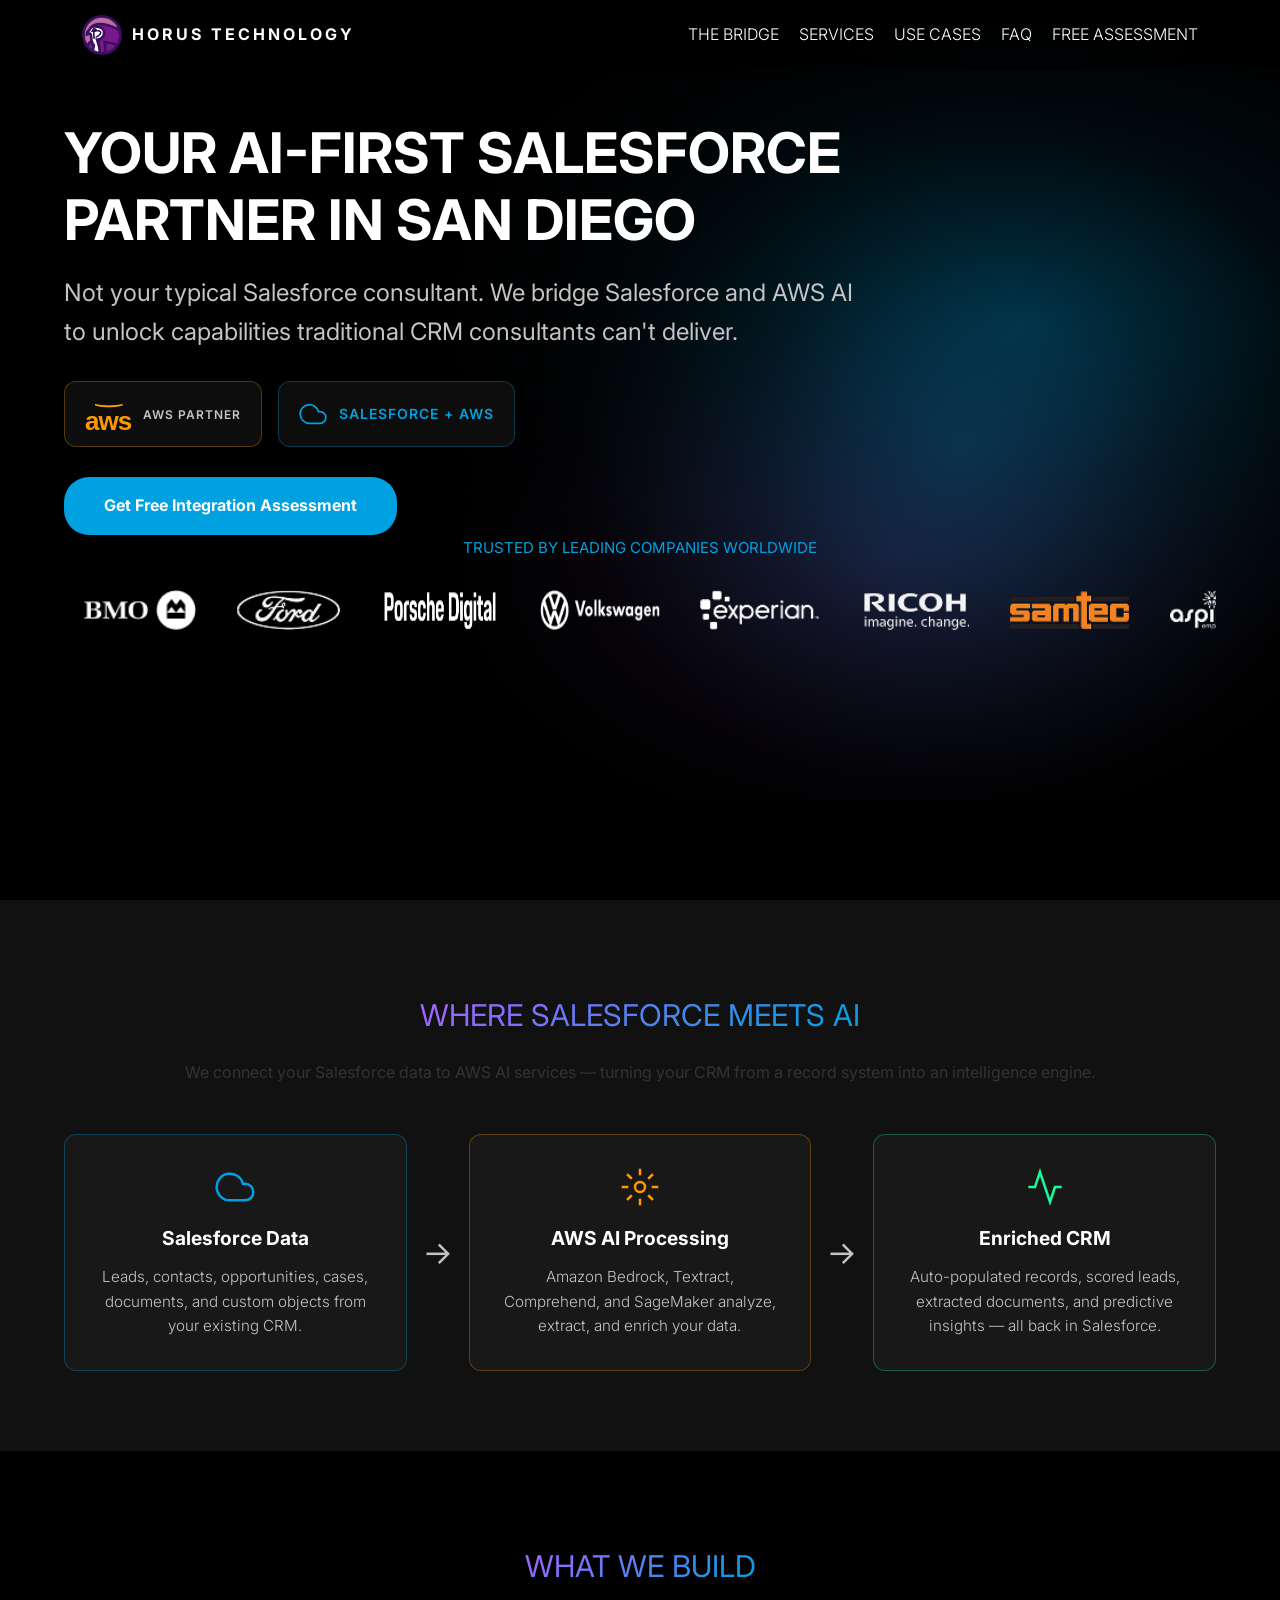
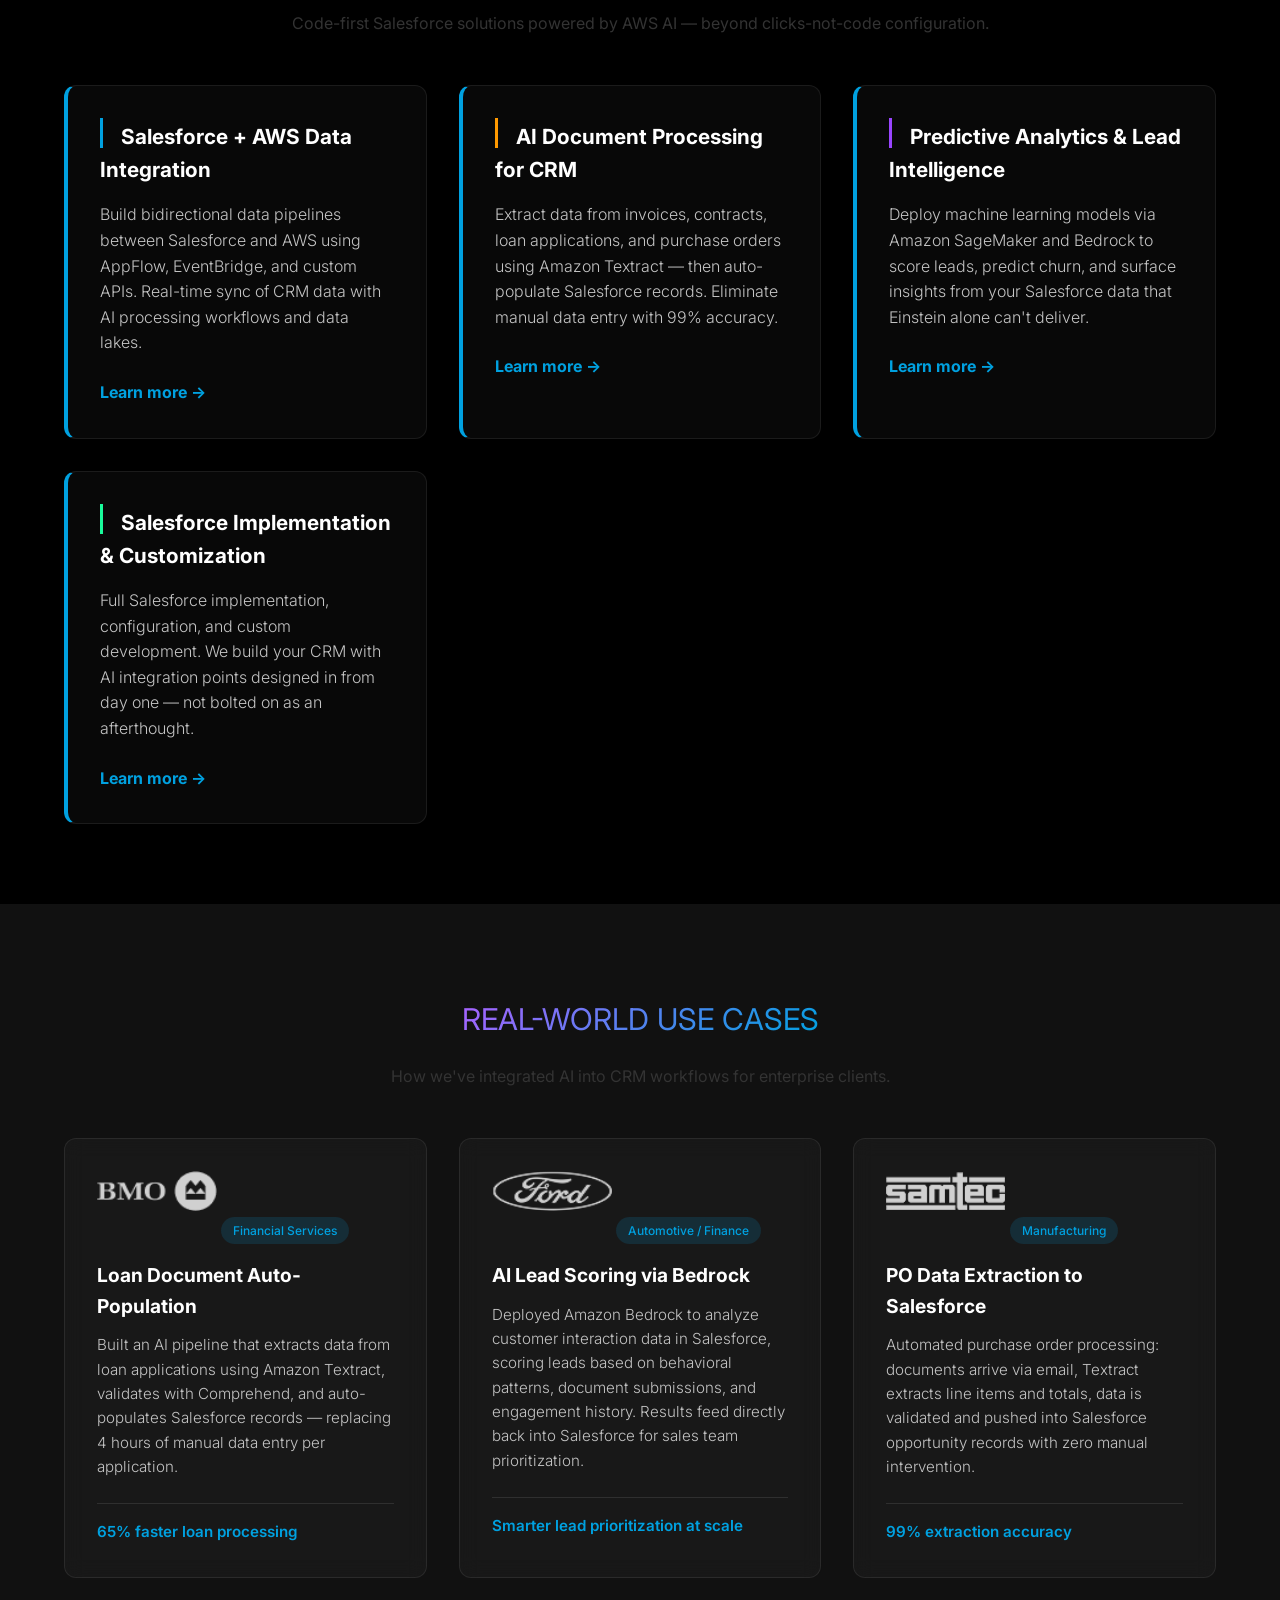
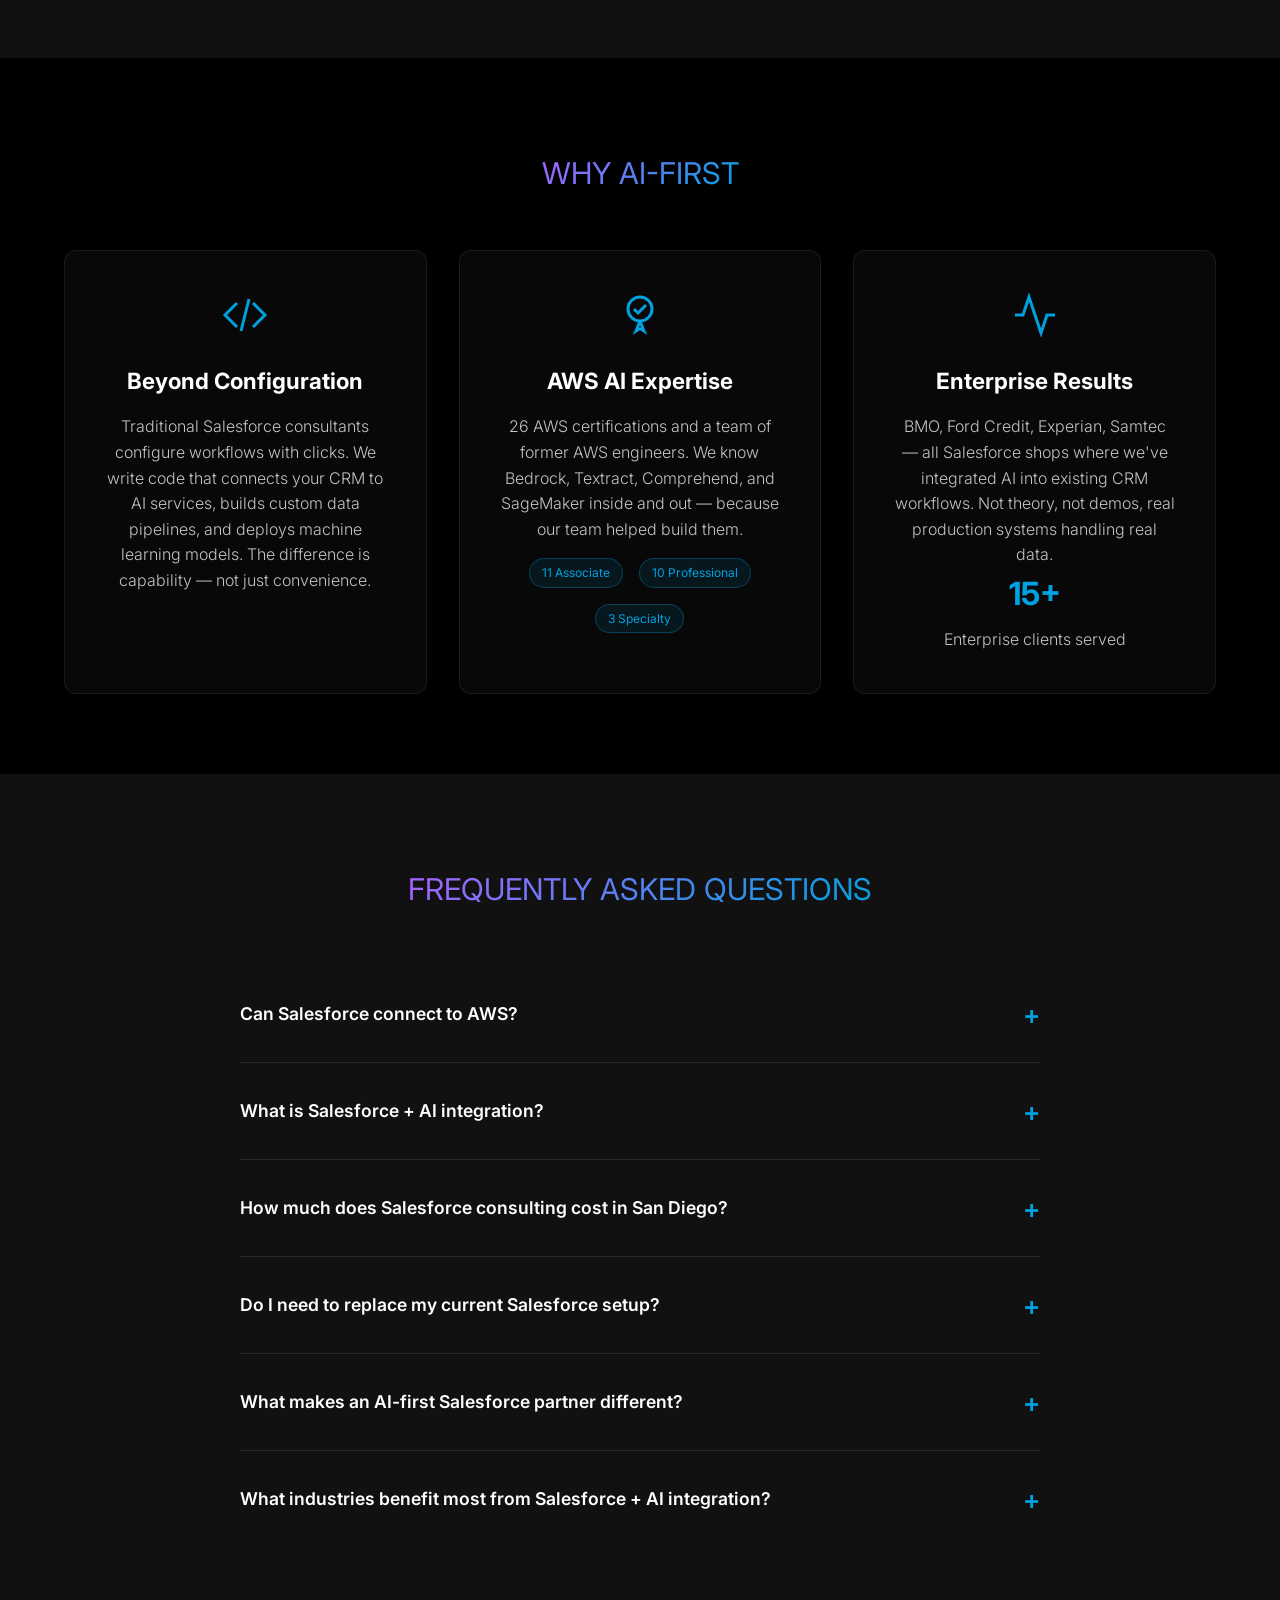
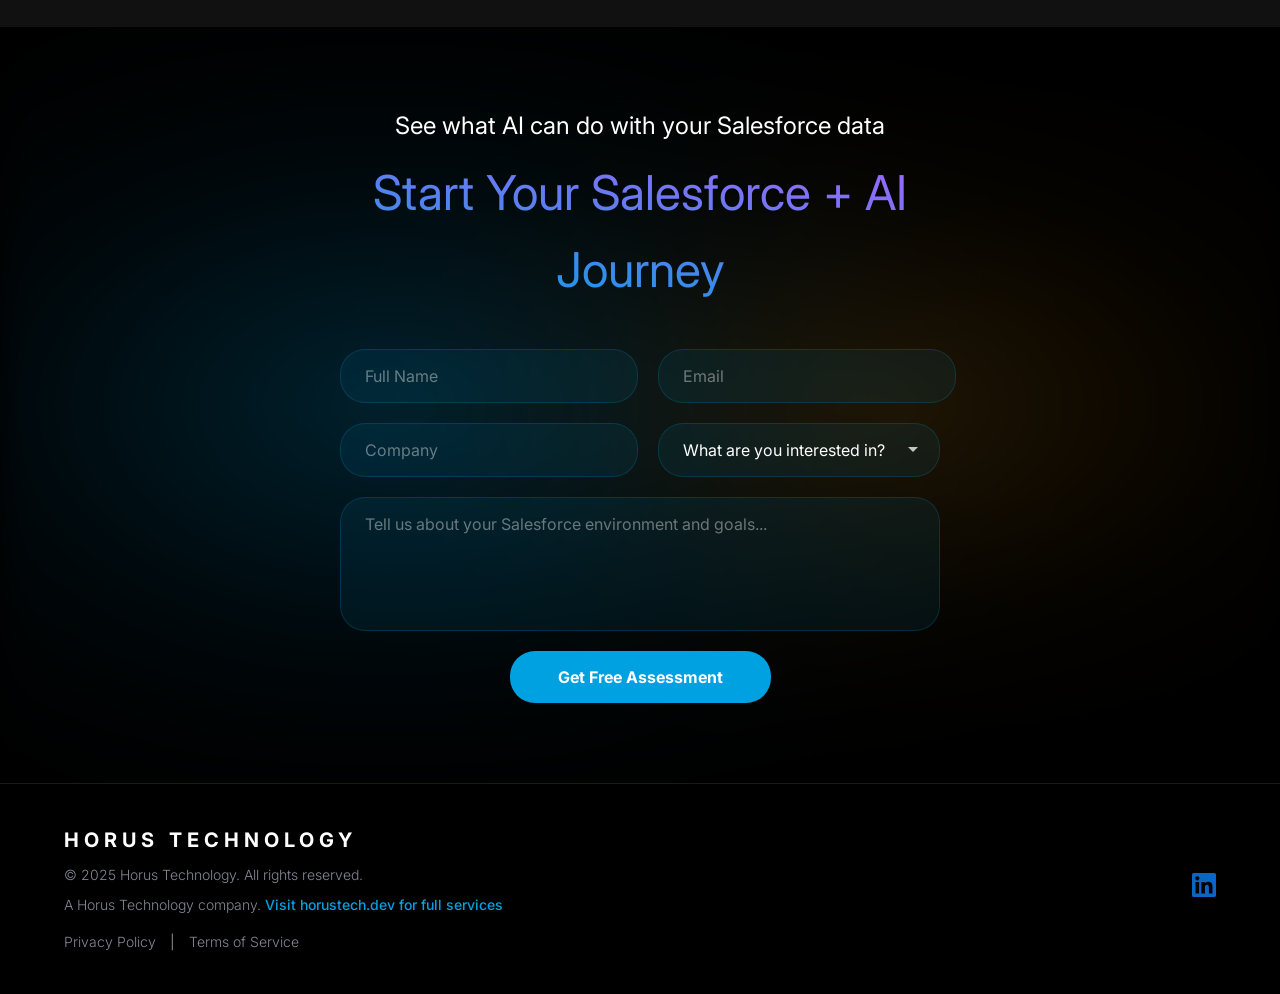
==== commit c2e79c74: "fix: replace emoji icons with inline SVGs for consistent rendering Emoji characters rendered at inco" ====
--- a/index.html
+++ b/index.html
@@ -203,13 +203,13 @@
             <div class="partner-badges">
                 <div class="badge badge-aws">
                     <div class="aws-logo-text">
-                        <span class="aws-smile">&#8963;</span>
+                        <span class="aws-smile">&#8995;</span>
                         <span class="aws-text">aws</span>
                     </div>
                     <span class="badge-label">AWS Partner</span>
                 </div>
                 <div class="badge badge-sf">
-                    <span class="sf-icon">&#9729;</span>
+                    <span class="sf-icon"><svg width="28" height="28" viewBox="0 0 24 24" fill="none" stroke="#00A1E0" stroke-width="1.5"><path d="M18 10h-1.26A8 8 0 1 0 9 20h9a5 5 0 0 0 0-10z"/></svg></span>
                     <span class="sf-text">Salesforce + AWS</span>
                 </div>
             </div>
@@ -253,19 +253,19 @@
         </div>
         <div class="bridge-visual">
             <div class="bridge-box bridge-box-sf">
-                <span class="box-icon">&#9729;</span>
+                <span class="box-icon"><svg width="40" height="40" viewBox="0 0 24 24" fill="none" stroke="#00A1E0" stroke-width="1.5"><path d="M18 10h-1.26A8 8 0 1 0 9 20h9a5 5 0 0 0 0-10z"/></svg></span>
                 <h3>Salesforce Data</h3>
                 <p>Leads, contacts, opportunities, cases, documents, and custom objects from your existing CRM.</p>
             </div>
             <span class="bridge-arrow">&rarr;</span>
             <div class="bridge-box bridge-box-aws">
-                <span class="box-icon">&#129302;</span>
+                <span class="box-icon"><svg width="40" height="40" viewBox="0 0 24 24" fill="none" stroke="#FF9900" stroke-width="1.5"><circle cx="12" cy="12" r="3"/><path d="M12 1v4M12 19v4M4.22 4.22l2.83 2.83M16.95 16.95l2.83 2.83M1 12h4M19 12h4M4.22 19.78l2.83-2.83M16.95 7.05l2.83-2.83"/></svg></span>
                 <h3>AWS AI Processing</h3>
                 <p>Amazon Bedrock, Textract, Comprehend, and SageMaker analyze, extract, and enrich your data.</p>
             </div>
             <span class="bridge-arrow">&rarr;</span>
             <div class="bridge-box bridge-box-result">
-                <span class="box-icon">&#128200;</span>
+                <span class="box-icon"><svg width="40" height="40" viewBox="0 0 24 24" fill="none" stroke="#19FB9B" stroke-width="1.5"><polyline points="22 12 18 12 15 21 9 3 6 12 2 12"/></svg></span>
                 <h3>Enriched CRM</h3>
                 <p>Auto-populated records, scored leads, extracted documents, and predictive insights — all back in Salesforce.</p>
             </div>
@@ -346,12 +346,12 @@
         </div>
         <div class="why-grid">
             <div class="why-card">
-                <span class="icon">&#128187;</span>
+                <span class="icon"><svg width="48" height="48" viewBox="0 0 24 24" fill="none" stroke="#00A1E0" stroke-width="1.5"><polyline points="16 18 22 12 16 6"/><polyline points="8 6 2 12 8 18"/><line x1="14" y1="4" x2="10" y2="20"/></svg></span>
                 <h3>Beyond Configuration</h3>
                 <p>Traditional Salesforce consultants configure workflows with clicks. We write code that connects your CRM to AI services, builds custom data pipelines, and deploys machine learning models. The difference is capability — not just convenience.</p>
             </div>
             <div class="why-card">
-                <span class="icon">&#127942;</span>
+                <span class="icon"><svg width="48" height="48" viewBox="0 0 24 24" fill="none" stroke="#00A1E0" stroke-width="1.5"><path d="M12 15l-2 5l1.5-1h1l1.5 1l-2-5"/><circle cx="12" cy="9" r="6"/><path d="M9 9l2 2l4-4"/></svg></span>
                 <h3>AWS AI Expertise</h3>
                 <p>26 AWS certifications and a team of former AWS engineers. We know Bedrock, Textract, Comprehend, and SageMaker inside and out — because our team helped build them.</p>
                 <div class="cert-breakdown">
@@ -361,7 +361,7 @@
                 </div>
             </div>
             <div class="why-card">
-                <span class="icon">&#128200;</span>
+                <span class="icon"><svg width="48" height="48" viewBox="0 0 24 24" fill="none" stroke="#00A1E0" stroke-width="1.5"><polyline points="22 12 18 12 15 21 9 3 6 12 2 12"/></svg></span>
                 <h3>Enterprise Results</h3>
                 <p>BMO, Ford Credit, Experian, Samtec — all Salesforce shops where we've integrated AI into existing CRM workflows. Not theory, not demos, real production systems handling real data.</p>
                 <span class="highlight">15+</span>
--- a/styles.css
+++ b/styles.css
@@ -221,7 +221,9 @@
 }
 
 .sf-icon {
-    font-size: 28px;
+    display: flex;
+    align-items: center;
+    line-height: 0;
 }
 
 .sf-text {
@@ -319,9 +321,10 @@
 }
 
 .bridge-box .box-icon {
-    font-size: 3rem;
     margin-bottom: 1rem;
-    display: block;
+    display: flex;
+    justify-content: center;
+    line-height: 0;
 }
 
 .bridge-box h3 {
@@ -559,9 +562,10 @@
 }
 
 .why-card .icon {
-    font-size: 3rem;
     margin-bottom: 1.5rem;
-    display: block;
+    display: flex;
+    justify-content: center;
+    line-height: 0;
 }
 
 .why-card h3 {
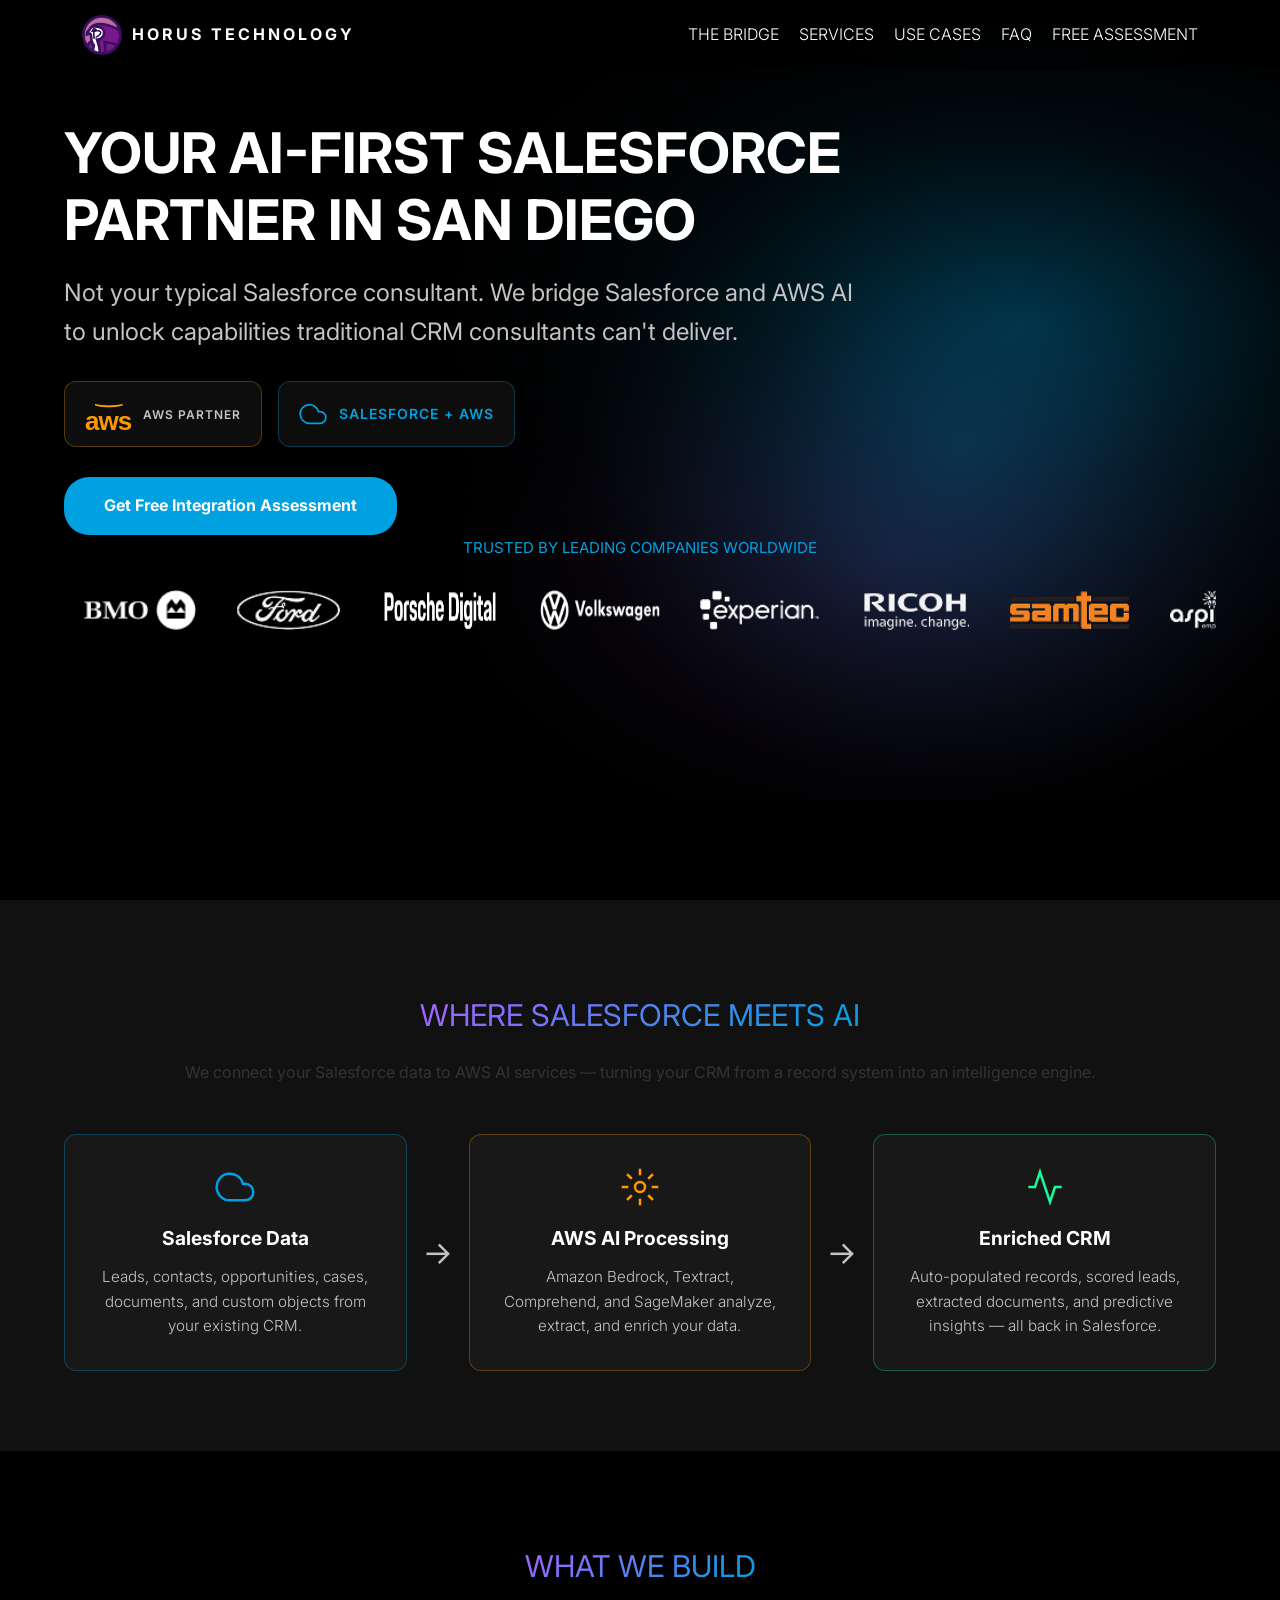
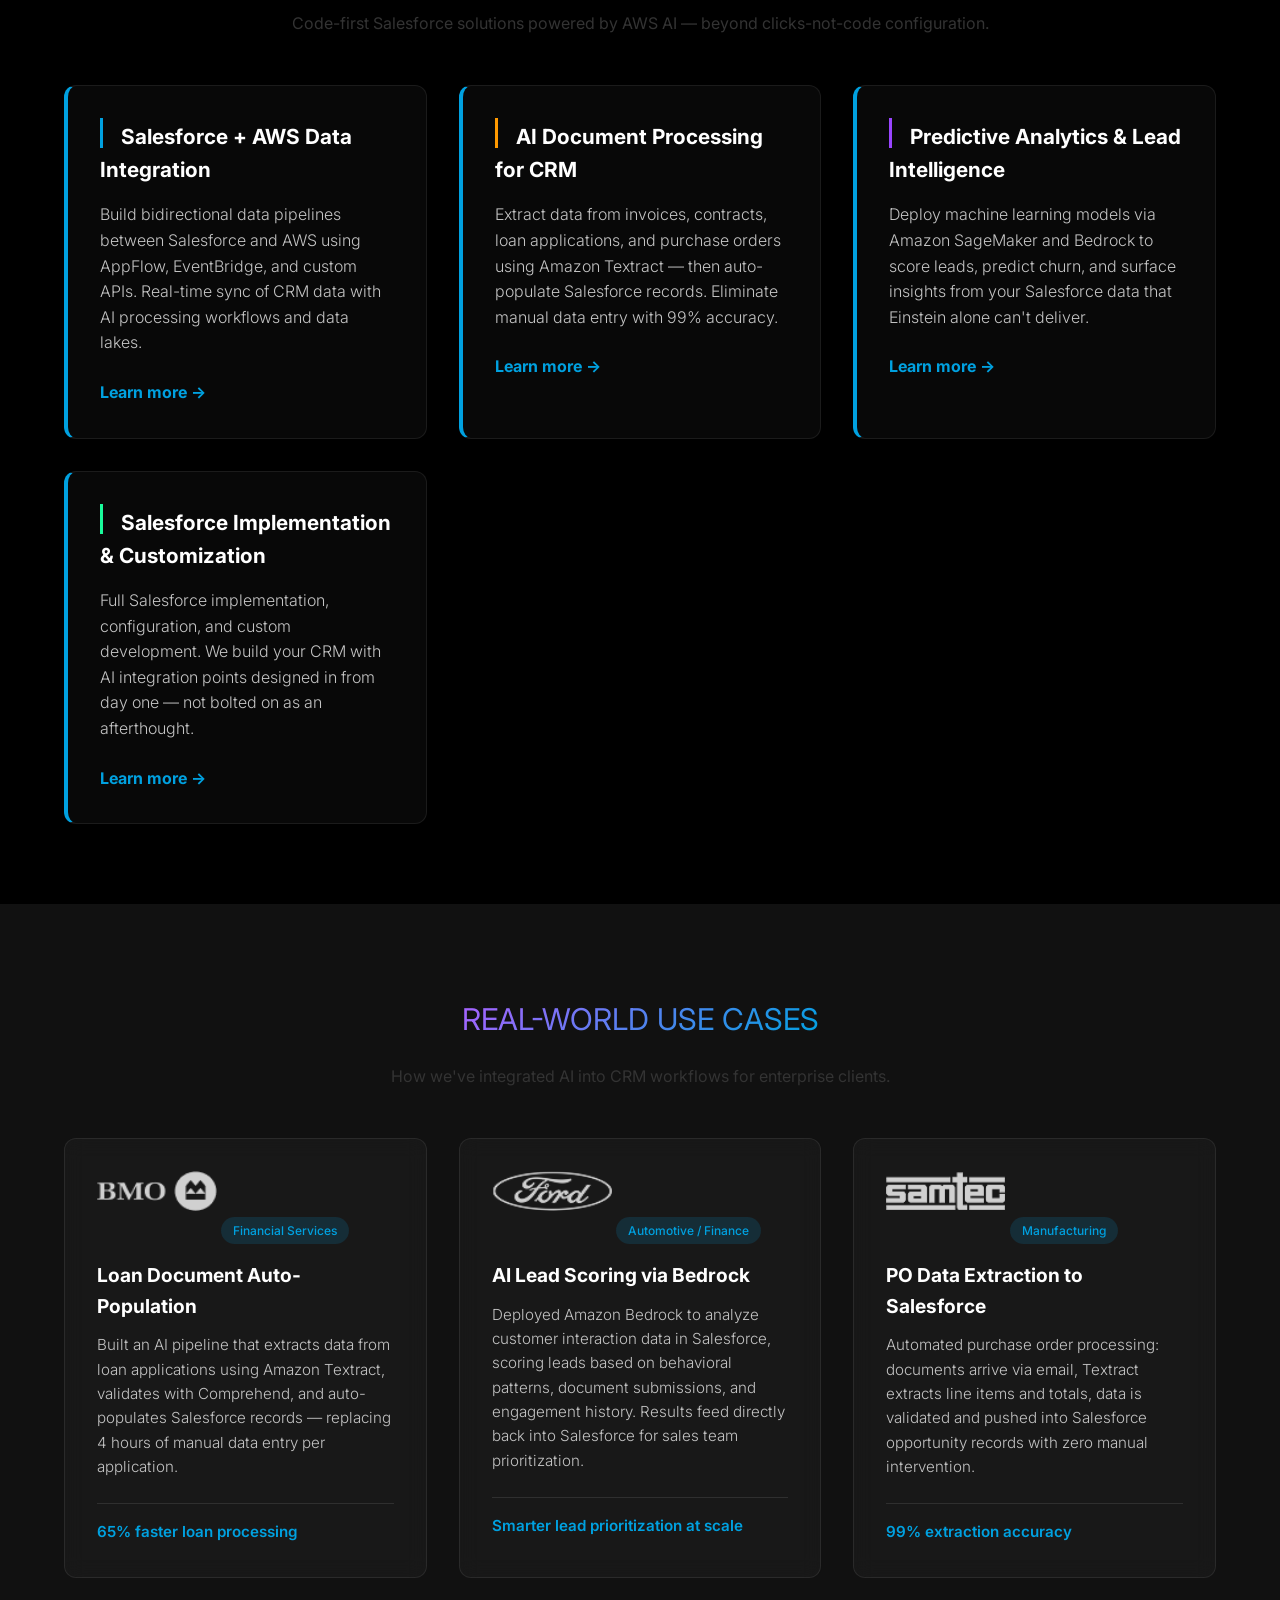
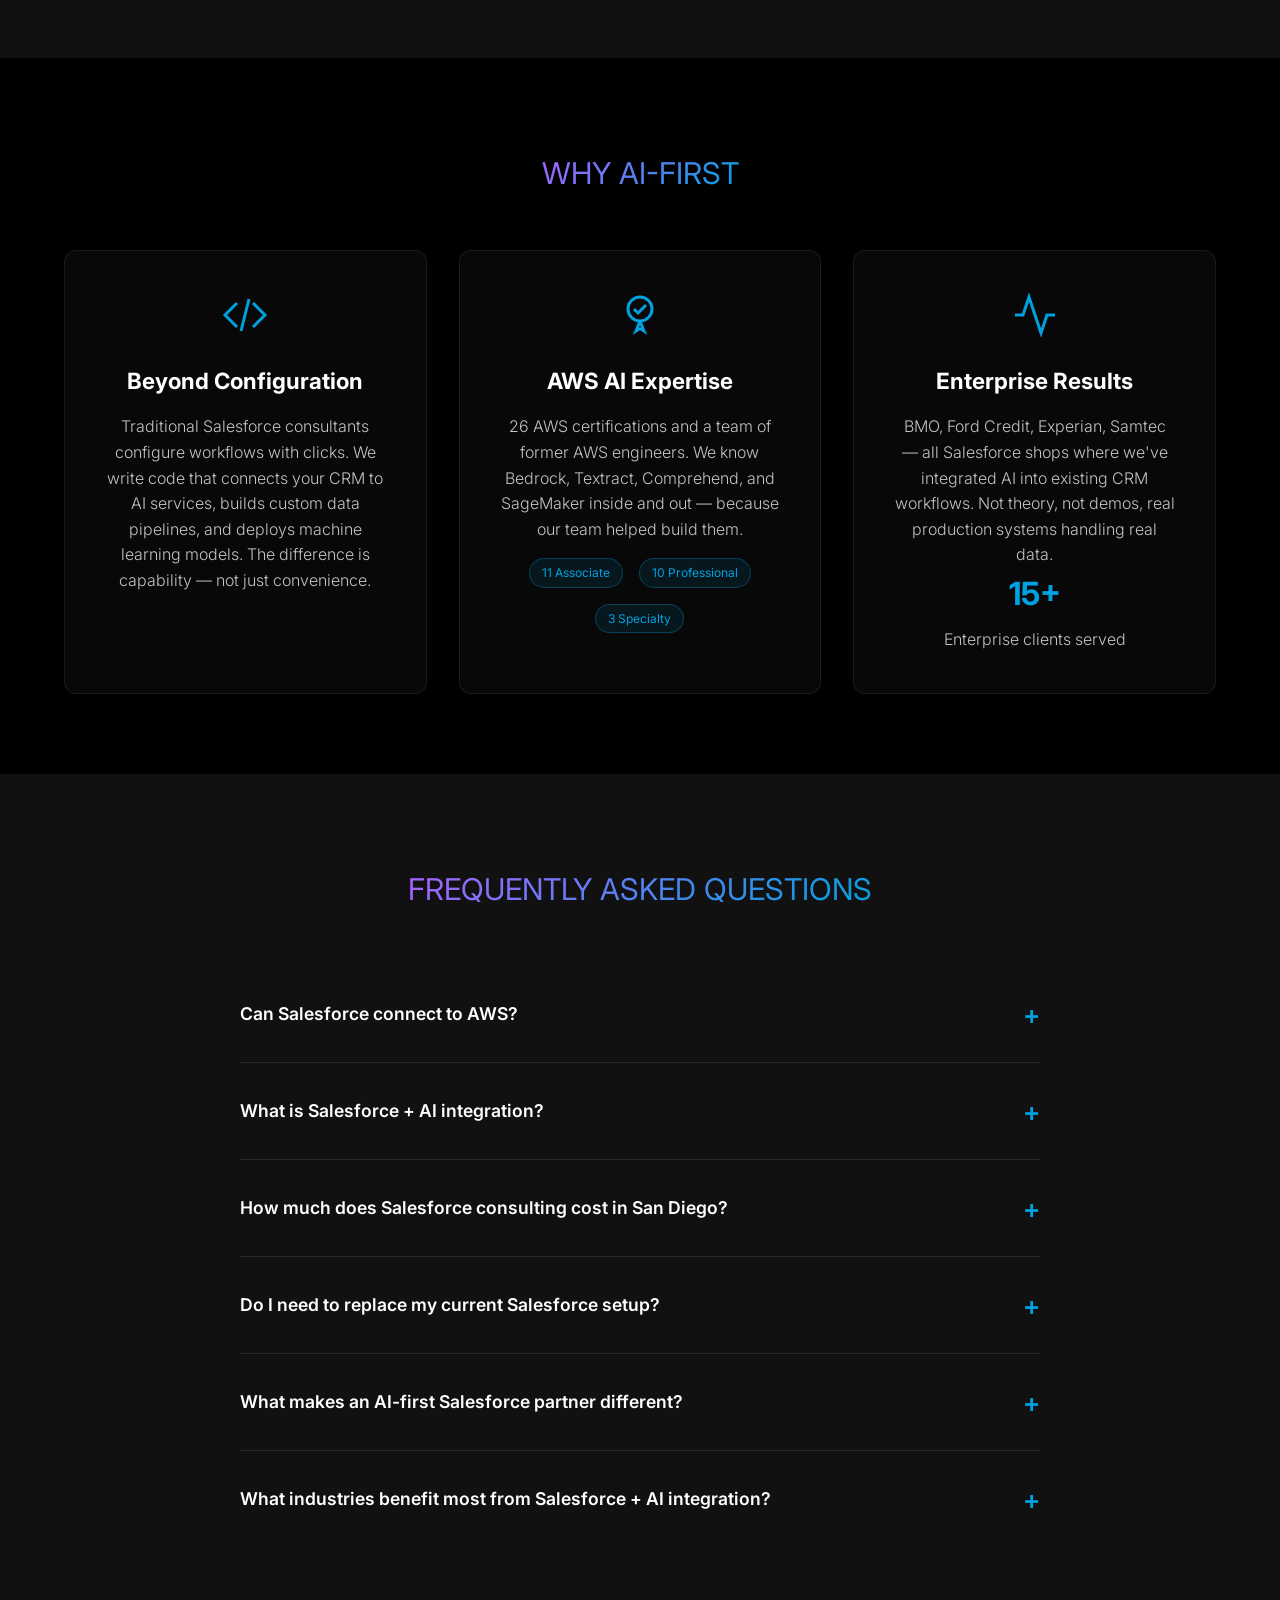
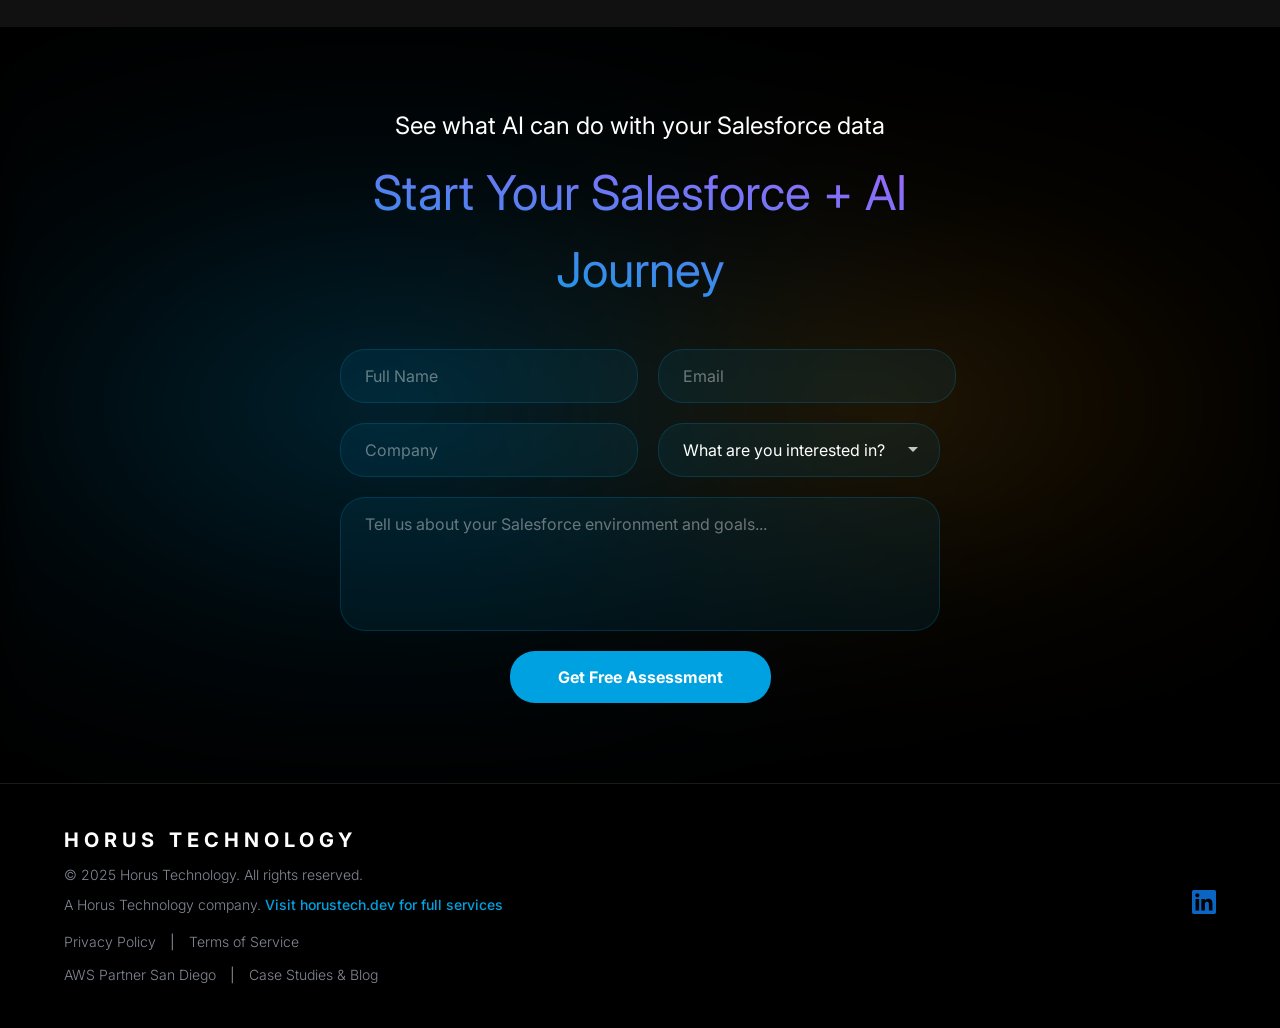
==== commit ab170149: "feat: add cross-links to AWS partner site and blog" ====
--- a/index.html
+++ b/index.html
@@ -488,6 +488,11 @@
                 <span>|</span>
                 <a href="https://www.horustech.dev/terms.html">Terms of Service</a>
             </div>
+            <div class="legal-links" style="margin-top: 8px;">
+                <a href="https://www.awspartnersandiego.com">AWS Partner San Diego</a>
+                <span>|</span>
+                <a href="https://www.horustech.dev/blog/blog.html">Case Studies &amp; Blog</a>
+            </div>
         </div>
         <div class="icons">
             <a href="https://www.linkedin.com/company/ushorus-technologies" target="_blank" rel="noopener noreferrer" aria-label="LinkedIn">
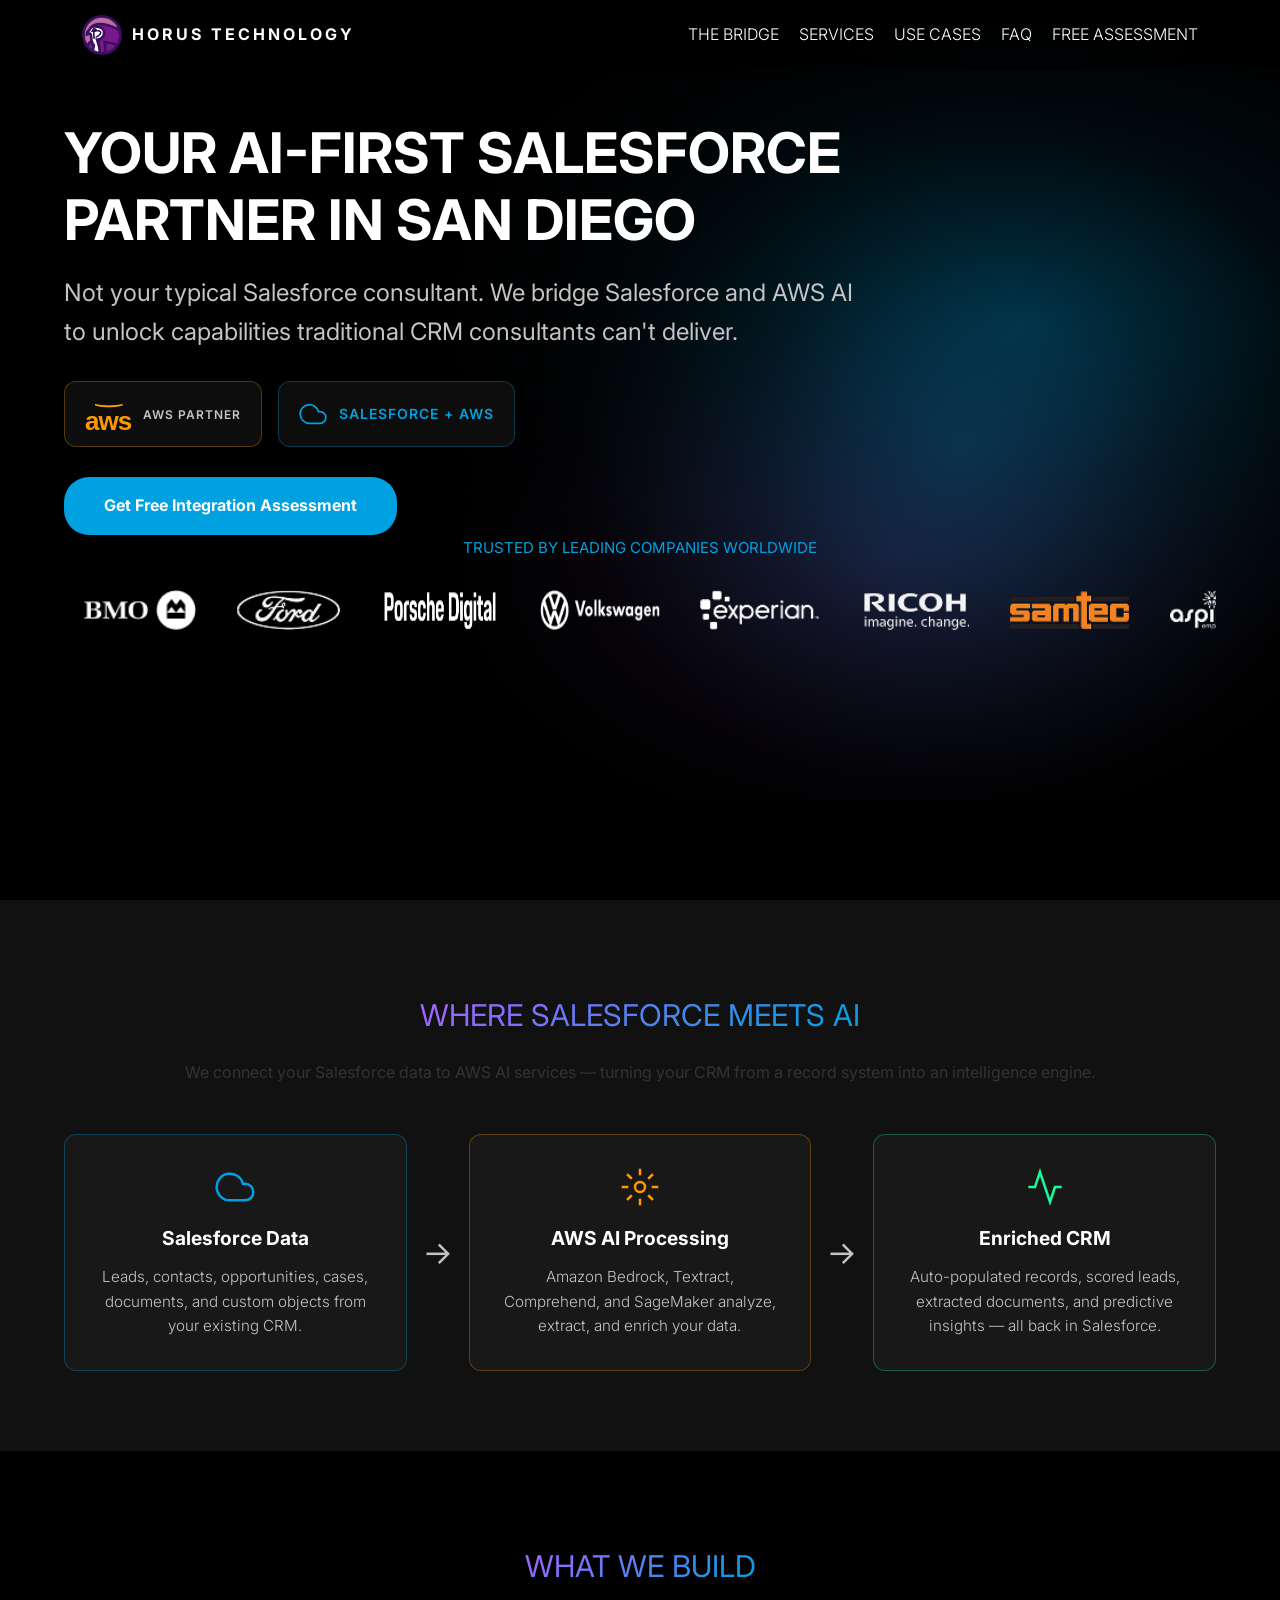
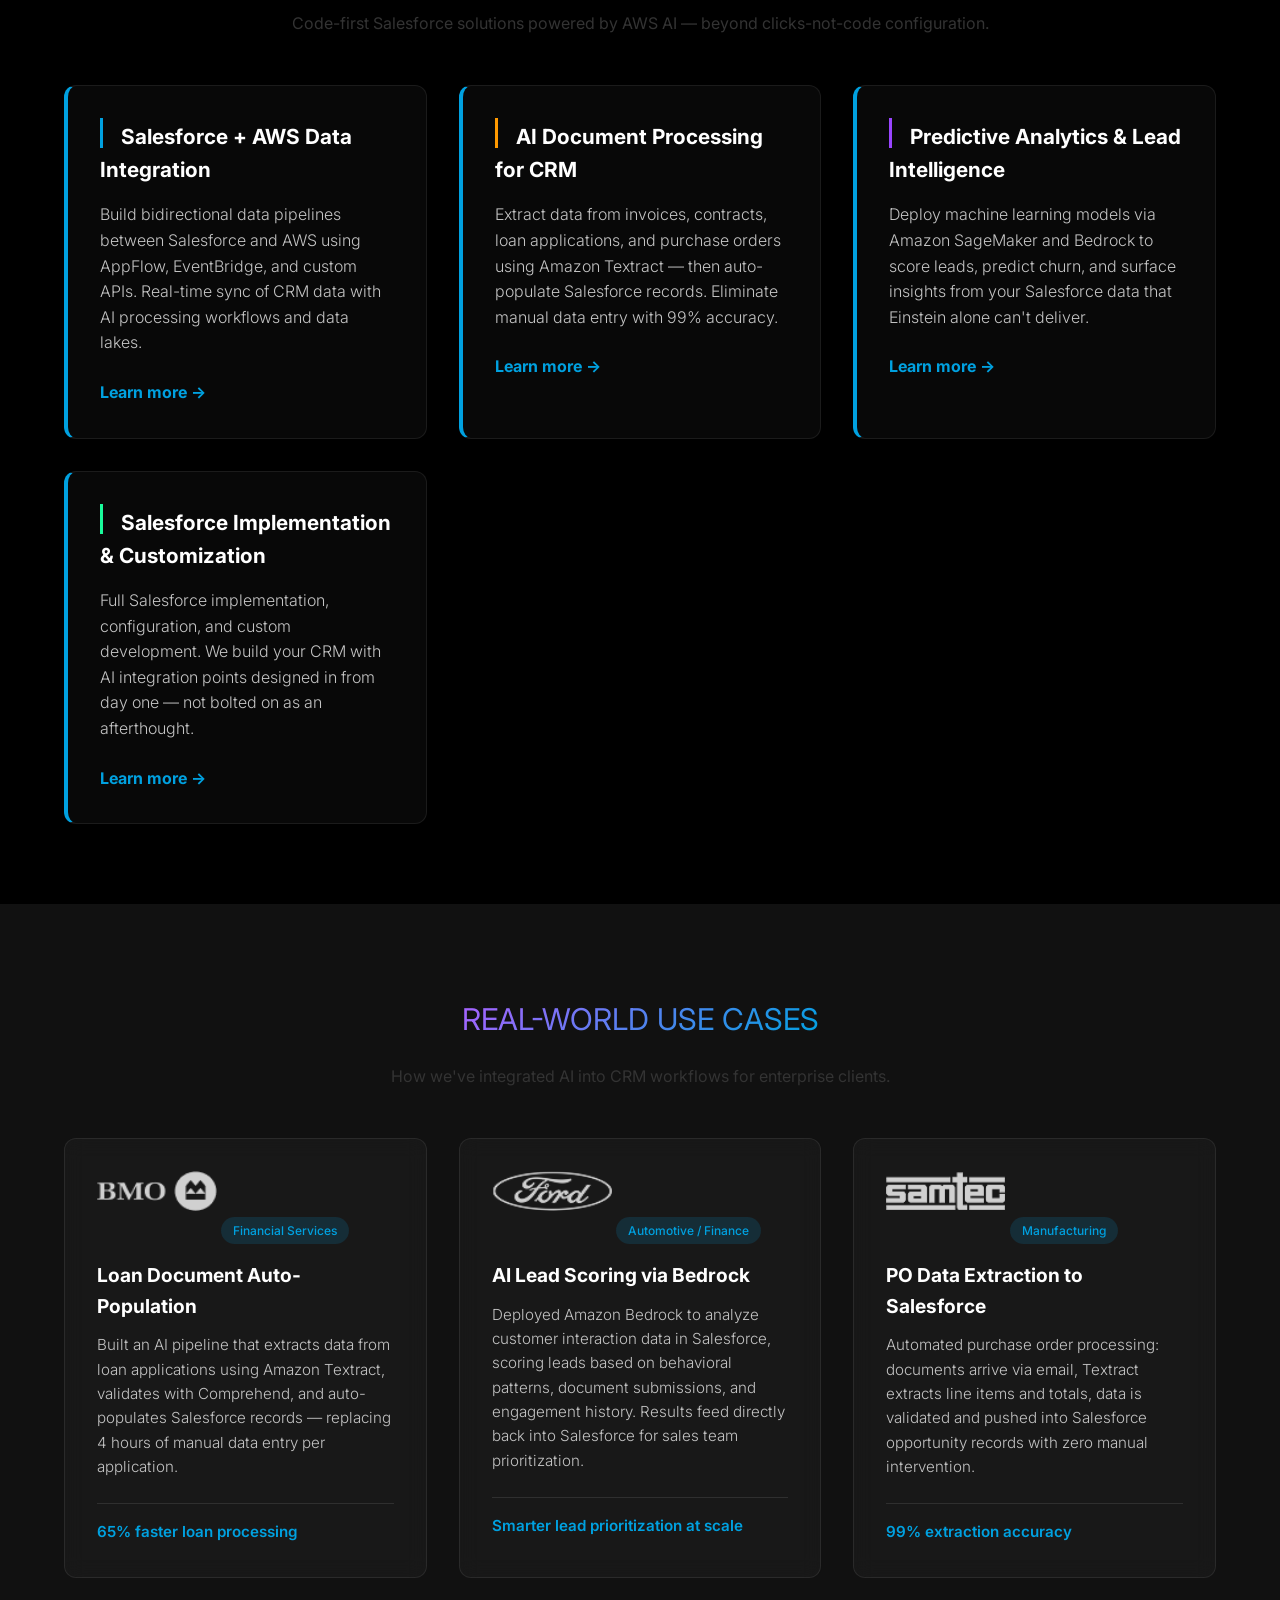
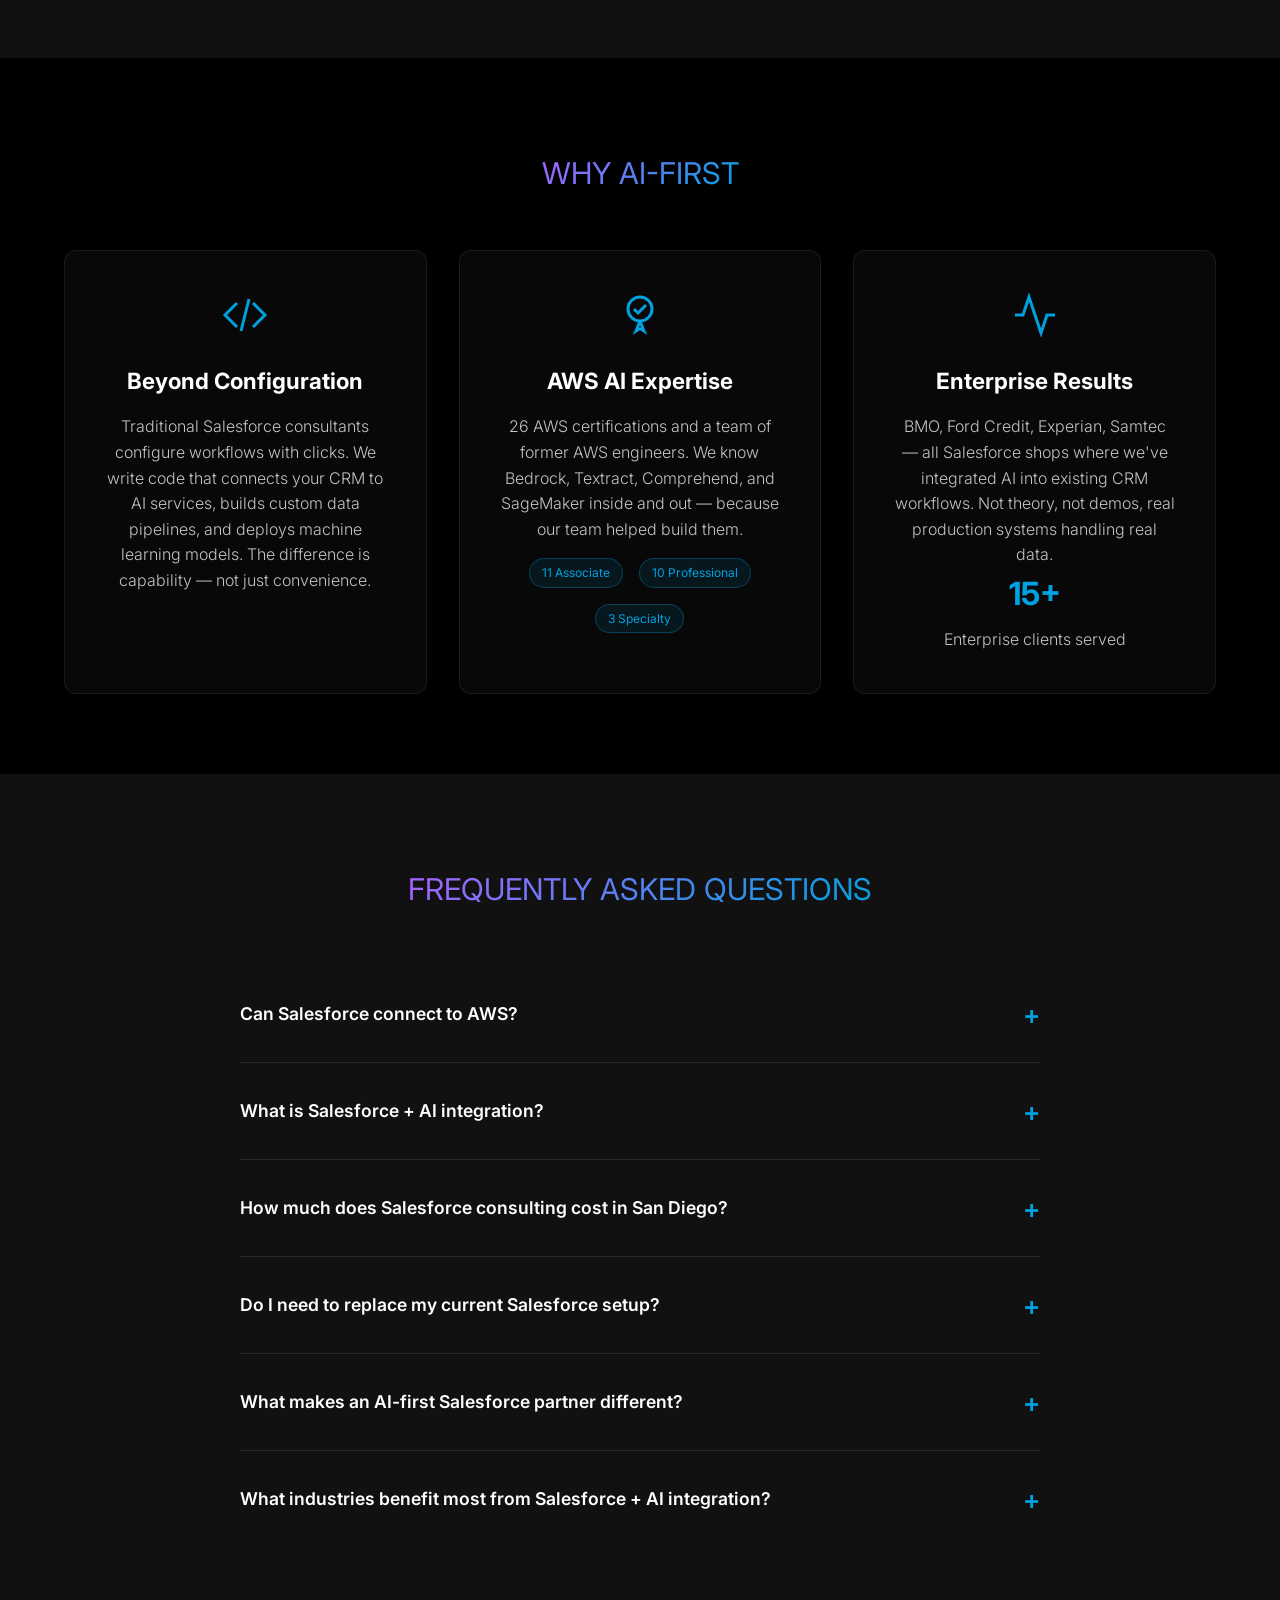
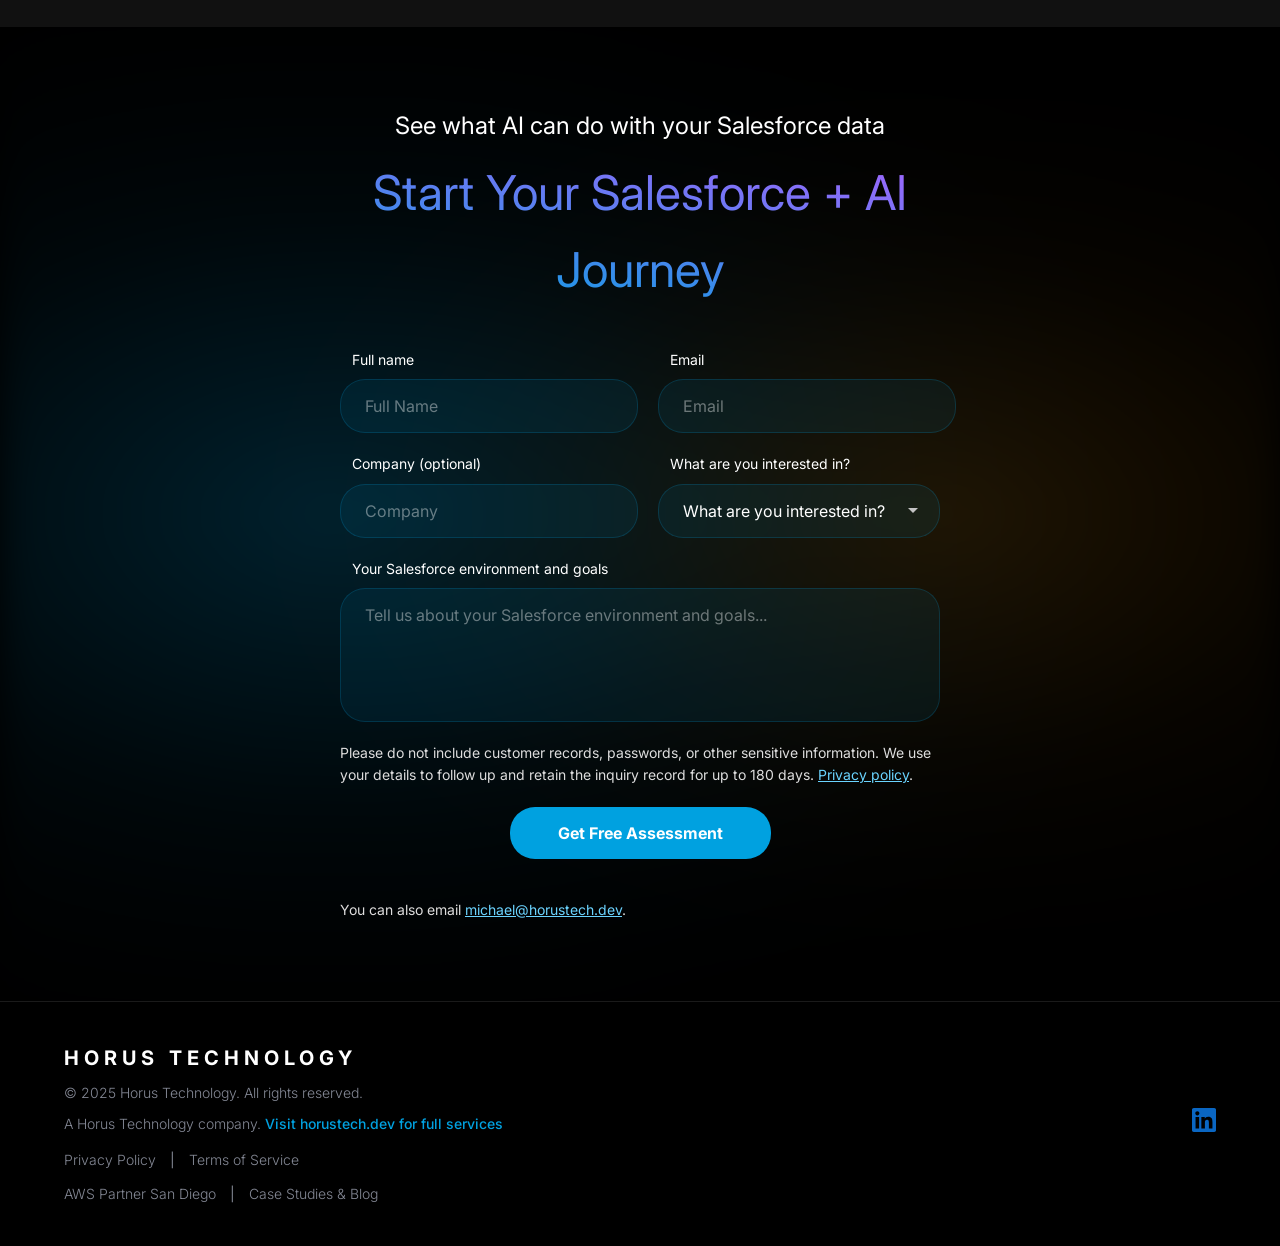
==== commit 16b9aaff: "Fix contact form with saved inquiries and email notifications" ====
--- a/index.html
+++ b/index.html
@@ -443,21 +443,25 @@
             <h4>See what AI can do with your Salesforce data</h4>
             <h2>Start Your Salesforce + AI Journey</h2>
         </div>
-        <form id="contact-form" class="contact-form">
+        <form id="contact-form" class="contact-form" method="post">
             <div class="form-row">
                 <div class="form-group">
-                    <input type="text" id="fullName" name="fullName" required placeholder="Full Name">
+                    <label for="fullName">Full name</label>
+                    <input type="text" id="fullName" name="fullName" required minlength="2" maxlength="100" autocomplete="name" placeholder="Full Name">
                 </div>
                 <div class="form-group">
-                    <input type="email" id="email" name="email" required placeholder="Email">
+                    <label for="email">Email</label>
+                    <input type="email" id="email" name="email" required maxlength="254" autocomplete="email" placeholder="Email">
                 </div>
             </div>
             <div class="form-row">
                 <div class="form-group">
-                    <input type="text" id="company" name="company" placeholder="Company">
+                    <label for="company">Company (optional)</label>
+                    <input type="text" id="company" name="company" maxlength="200" autocomplete="organization" placeholder="Company">
                 </div>
                 <div class="form-group">
-                    <select id="interest" name="interest">
+                    <label for="interest">What are you interested in?</label>
+                    <select id="interest" name="interest" required>
                         <option value="" disabled selected>What are you interested in?</option>
                         <option value="integration">Salesforce + AWS Integration</option>
                         <option value="implementation">Salesforce Implementation</option>
@@ -467,11 +471,20 @@
                 </div>
             </div>
             <div class="form-group full">
-                <textarea id="message" name="message" rows="5" required placeholder="Tell us about your Salesforce environment and goals..."></textarea>
-            </div>
+                <label for="message">Your Salesforce environment and goals</label>
+                <textarea id="message" name="message" rows="5" minlength="10" maxlength="5000" required placeholder="Tell us about your Salesforce environment and goals..."></textarea>
+            </div>
+            <div class="contact-trap" aria-hidden="true">
+                <label for="website">Leave this field empty</label>
+                <input type="text" id="website" name="website" tabindex="-1" autocomplete="off">
+            </div>
+            <p class="contact-note">Please do not include customer records, passwords, or other sensitive information. We use your details to follow up and retain the inquiry record for up to 180 days. <a href="https://www.horustech.dev/privacy">Privacy policy</a>.</p>
             <div class="submit-btn">
                 <button type="submit">Get Free Assessment</button>
             </div>
+            <p id="form-status" class="contact-note" role="status" aria-live="polite" aria-atomic="true"></p>
+            <p class="contact-note">You can also email <a href="mailto:michael@horustech.dev">michael@horustech.dev</a>.</p>
+            <noscript><p>Please email michael@horustech.dev to request an assessment.</p></noscript>
         </form>
     </div>
 </section>
@@ -542,27 +555,9 @@
         });
     });
 
-    // Contact form - Gmail submit
-    document.getElementById('contact-form').addEventListener('submit', function(e) {
-        e.preventDefault();
-        const name = document.getElementById('fullName').value;
-        const from = document.getElementById('email').value;
-        const company = document.getElementById('company').value;
-        const interest = document.getElementById('interest').value;
-        const message = document.getElementById('message').value;
-        const subject = encodeURIComponent("Salesforce Partner Inquiry from " + name);
-        const body = encodeURIComponent(
-            "Name: " + name +
-            "\nEmail: " + from +
-            "\nCompany: " + (company || "Not provided") +
-            "\nInterest: " + (interest || "Not specified") +
-            "\n\nMessage:\n" + message
-        );
-        const to = "proposals@horustech.dev";
-        const gmailUrl = "https://mail.google.com/mail/?view=cm&fs=1&to=" + to + "&su=" + subject + "&body=" + body;
-        window.open(gmailUrl, '_blank');
-    });
 </script>
 
+<script src="config.js"></script>
+<script src="contact.js"></script>
 </body>
 </html>
--- a/styles.css
+++ b/styles.css
@@ -1079,3 +1079,38 @@
         font-size: 1.5em;
     }
 }
+
+/* Contact delivery feedback and accessible field labels. */
+.contact-form label {
+    margin: 0 0 8px 12px;
+    color: #fff;
+    font-size: 14px;
+}
+.contact-form .contact-note {
+    margin: 0;
+    color: #ddd;
+    font-size: 14px;
+    line-height: 1.6;
+}
+.contact-note a {
+    color: #6bd4ff;
+    text-decoration: underline;
+    overflow-wrap: anywhere;
+}
+.contact-trap {
+    position: absolute;
+    width: 1px;
+    height: 1px;
+    overflow: hidden;
+    clip-path: inset(50%);
+}
+.submit-btn button:disabled {
+    opacity: 0.65;
+    cursor: wait;
+}
+.contact-form input:focus-visible,
+.contact-form textarea:focus-visible,
+.contact-form select:focus-visible {
+    outline: 2px solid #6bd4ff;
+    outline-offset: 3px;
+}
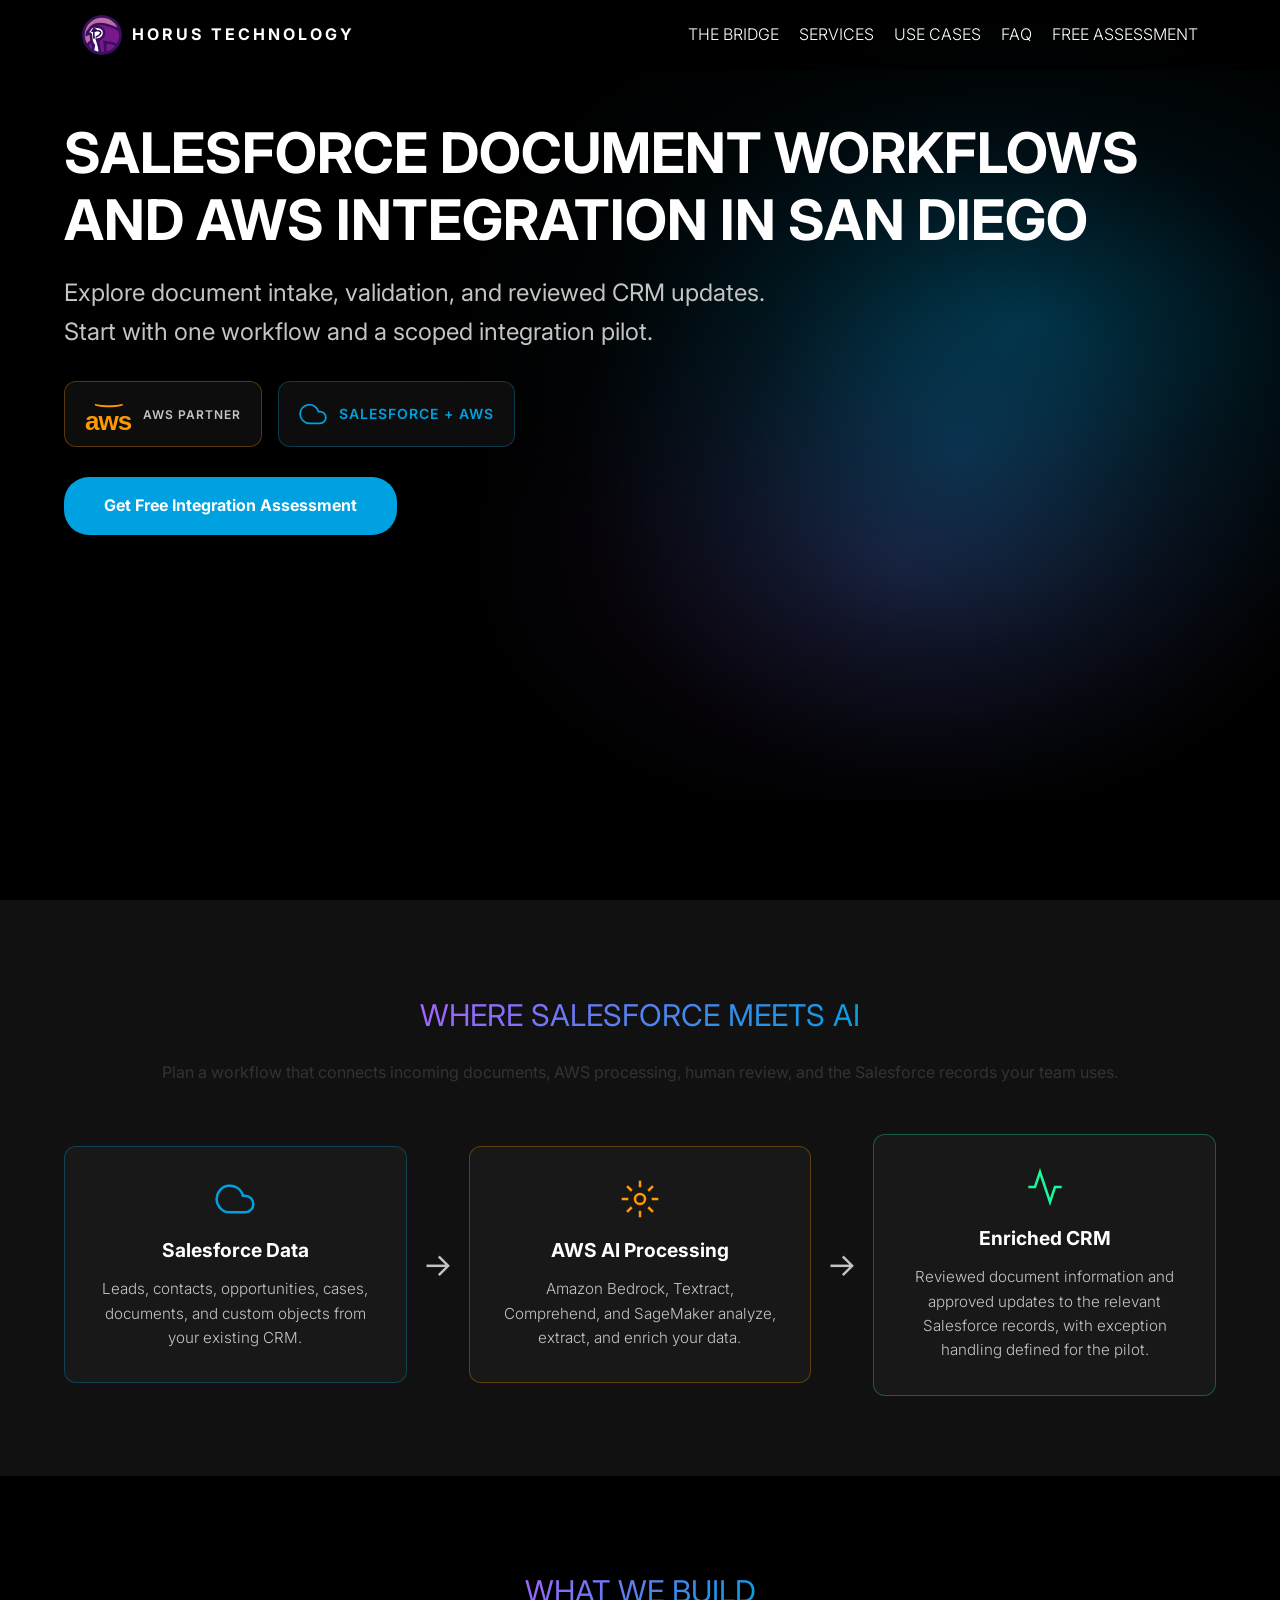
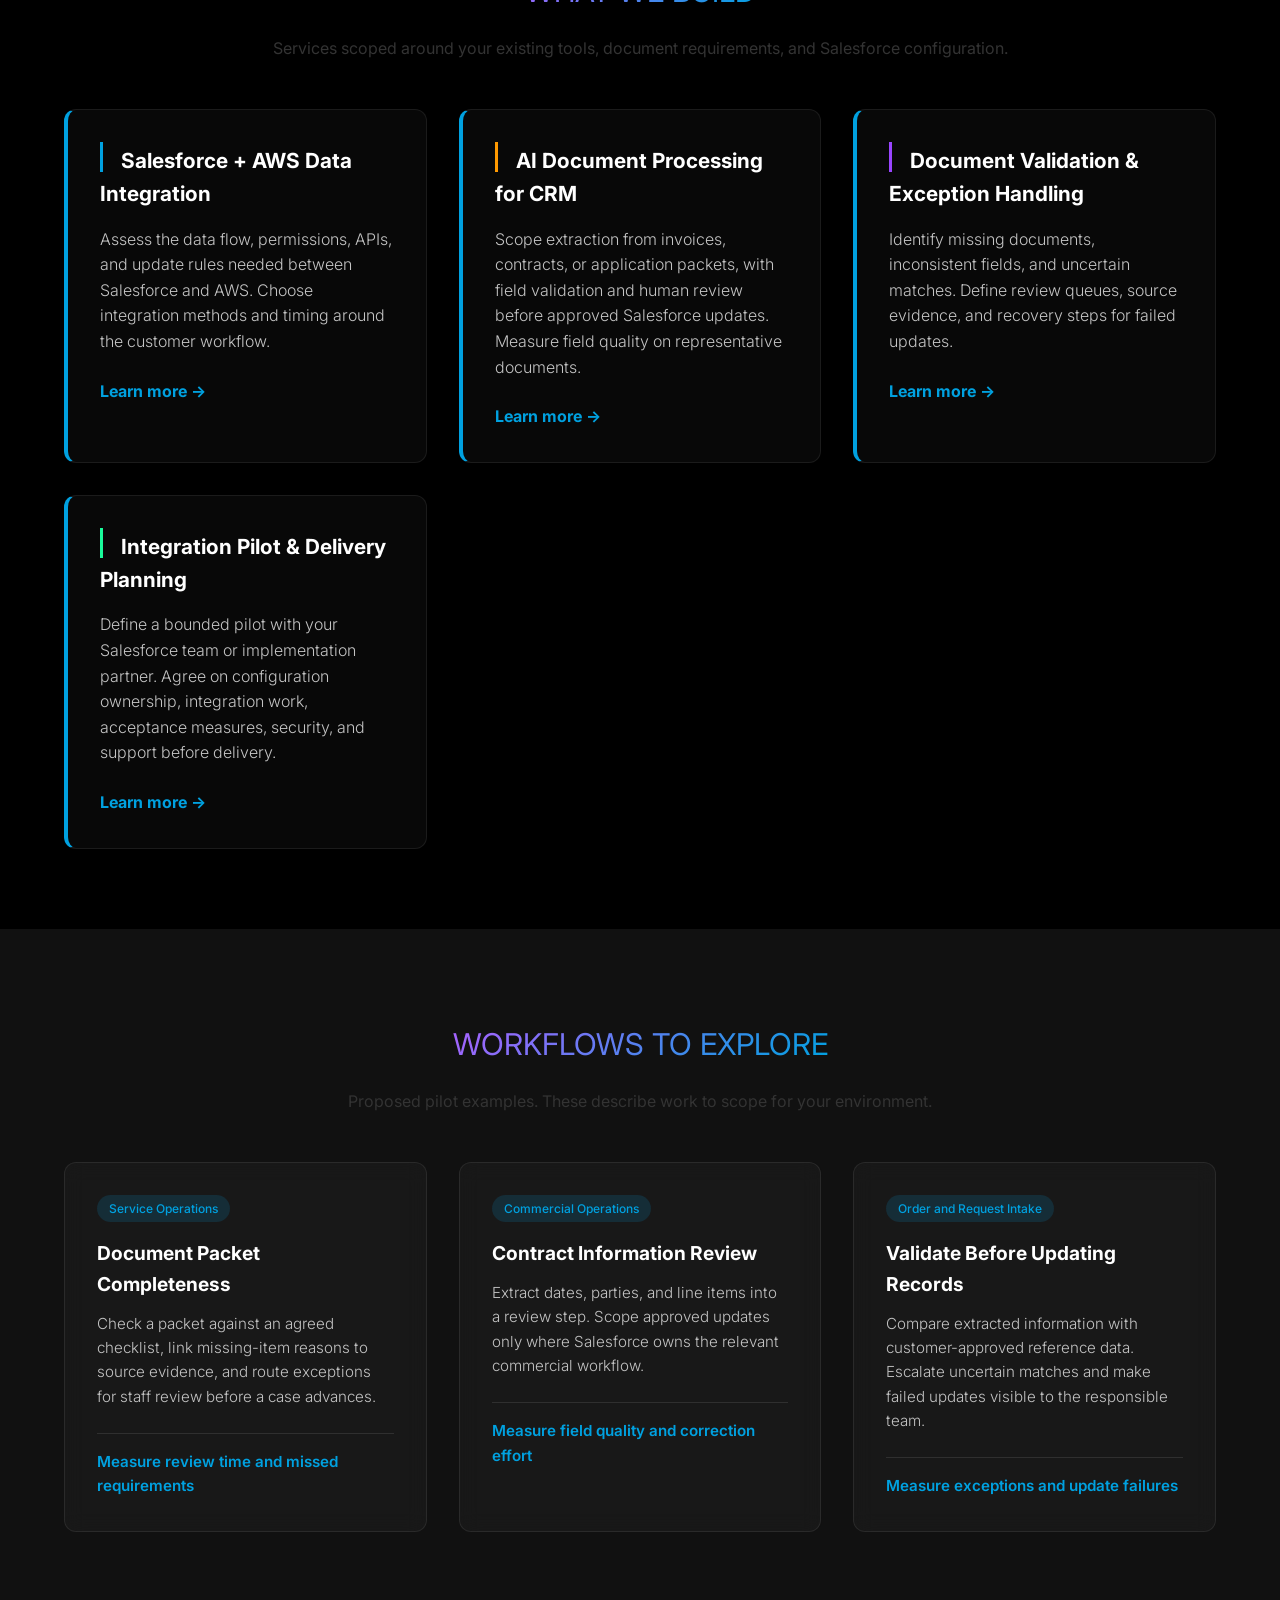
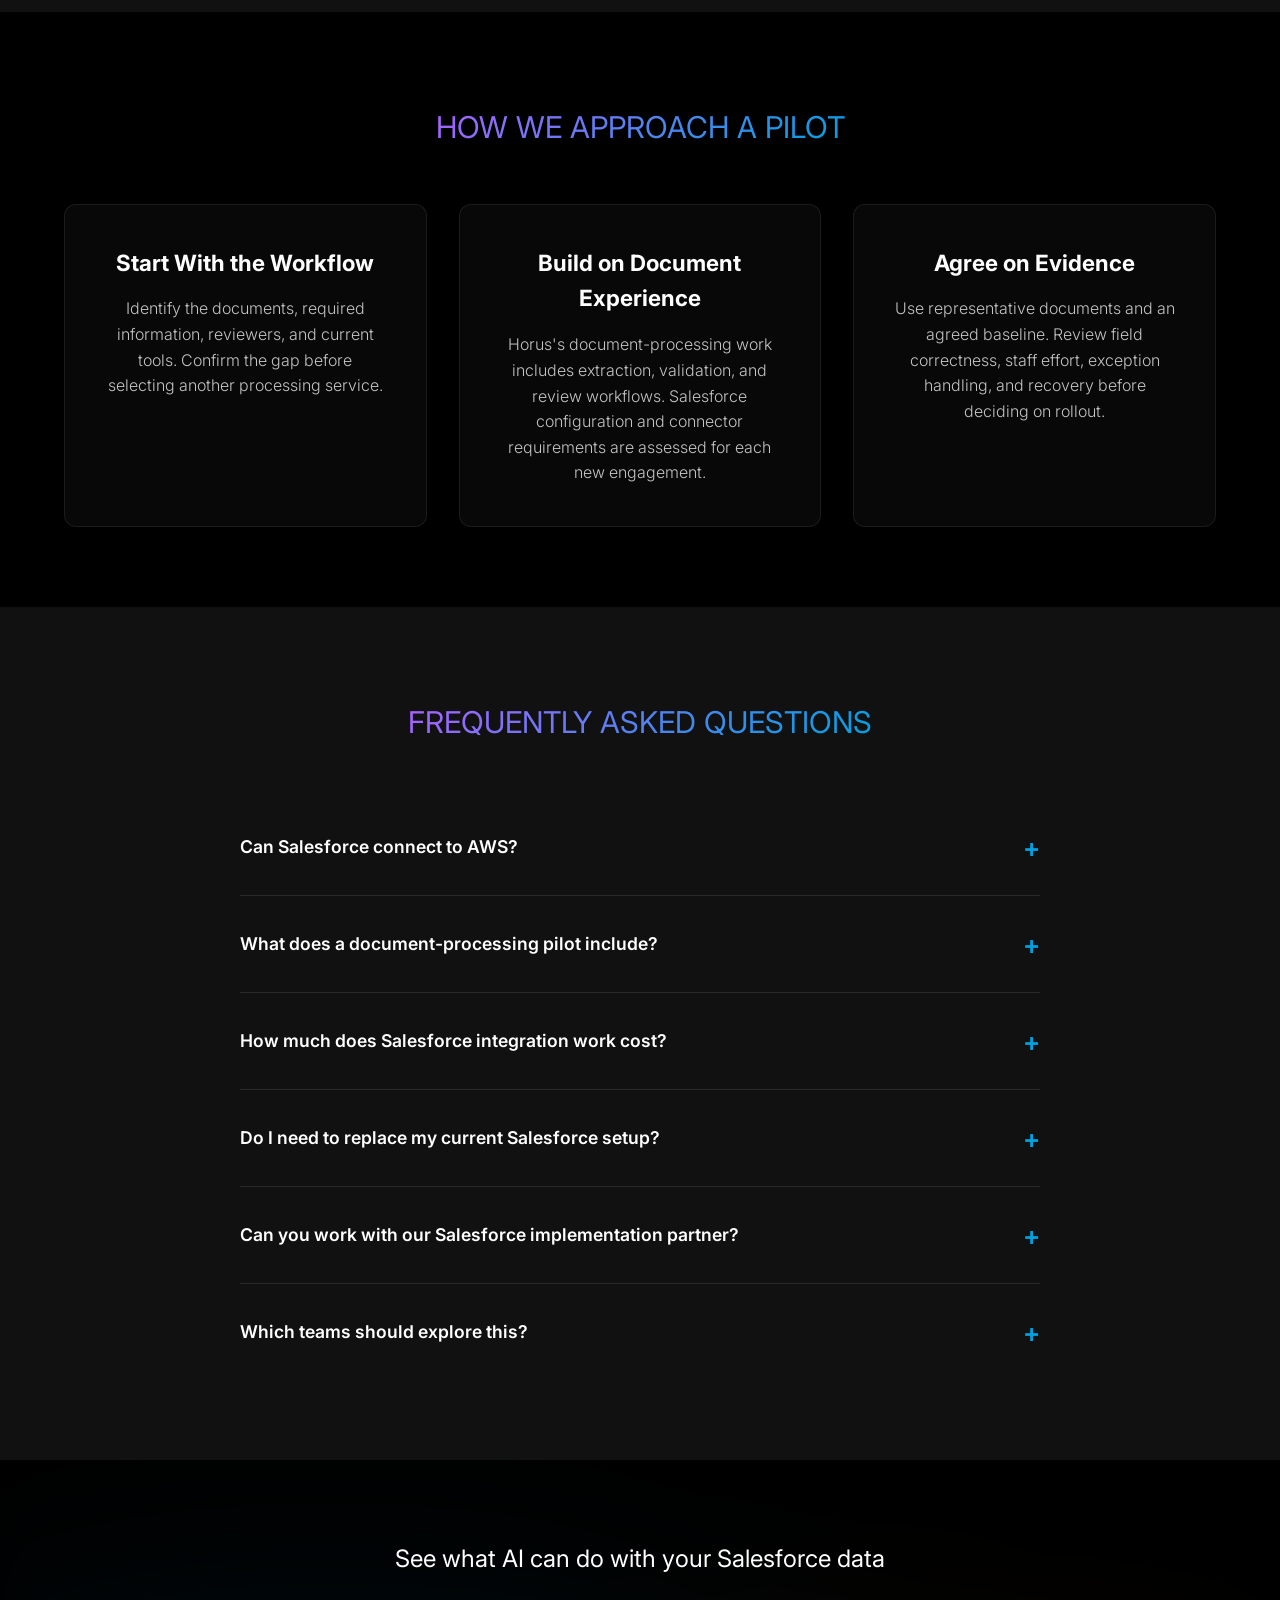
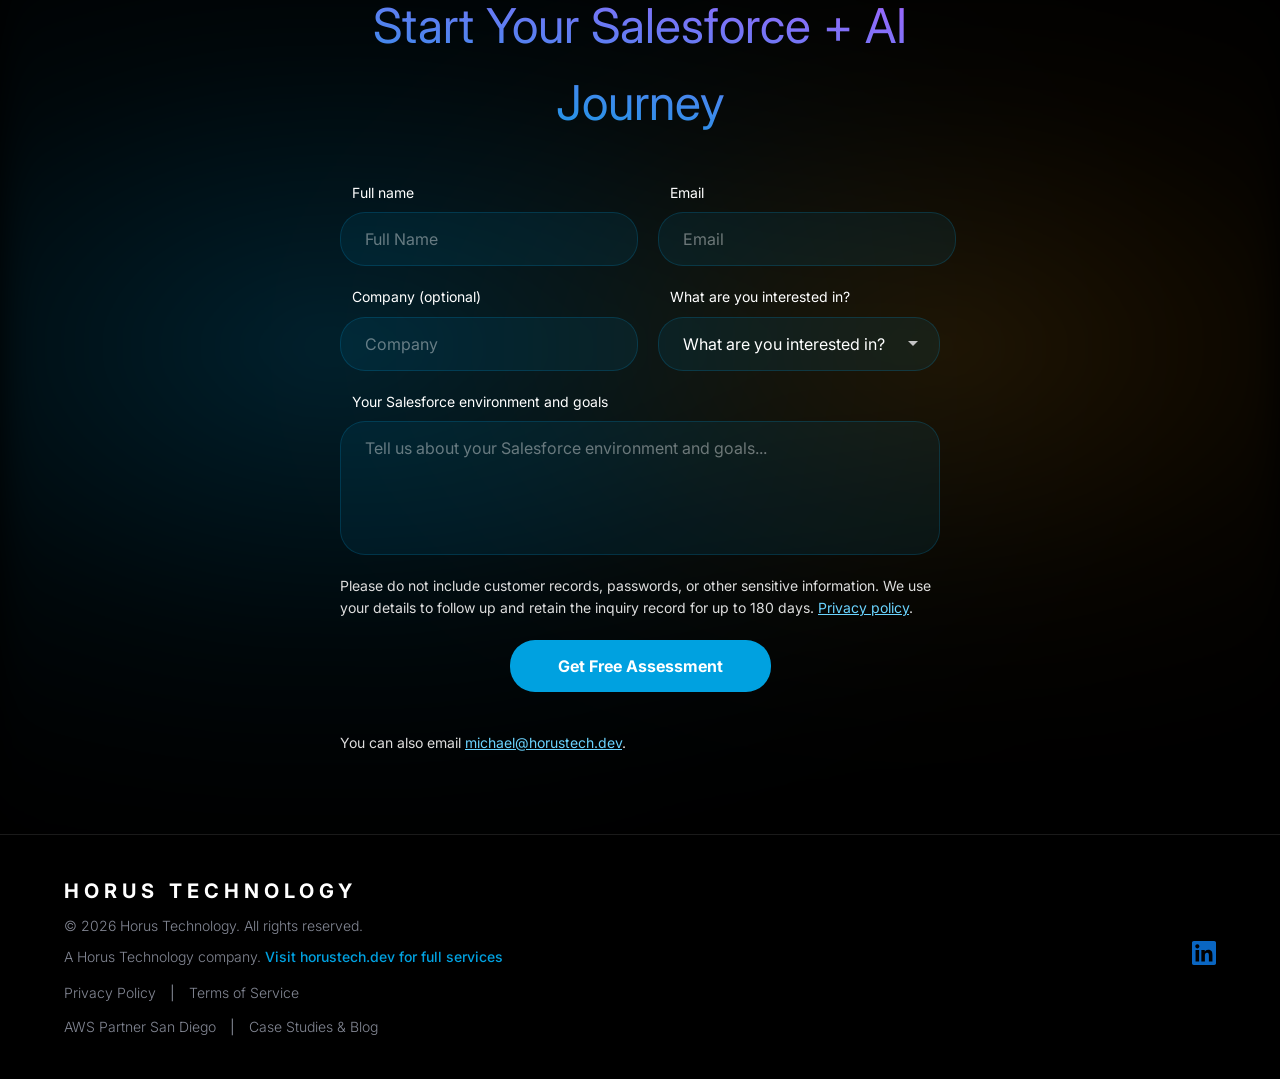
==== commit 276acf72: "Replace unsupported Salesforce claims with scoped workflow offers" ====
--- a/index.html
+++ b/index.html
@@ -3,23 +3,23 @@
 <head>
     <meta charset="UTF-8">
     <meta name="viewport" content="width=device-width, initial-scale=1.0">
-    <title>Salesforce Partner San Diego | AI-Powered CRM Solutions | Horus Technology</title>
-    <meta name="description" content="San Diego Salesforce partner with AI expertise. Connect Salesforce to AWS AI services. Document processing, lead enrichment, predictive analytics. Former AWS engineers. Free consultation.">
+    <title>Salesforce &amp; AWS Integration San Diego | Horus Technology</title>
+    <meta name="description" content="San Diego document-processing and AWS integration services for Salesforce teams. Scope one workflow, define review requirements, and measure a bounded pilot.">
     <meta name="keywords" content="salesforce partner san diego, salesforce consultant san diego, salesforce aws integration, salesforce ai consulting san diego, salesforce aws data integration, salesforce document processing automation, salesforce crm ai automation san diego">
     <link rel="canonical" href="https://www.salesforcepartnersandiego.com/">
 
     <!-- Open Graph -->
     <meta property="og:type" content="website">
-    <meta property="og:title" content="Salesforce Partner San Diego | AI-Powered CRM Solutions | Horus Technology">
-    <meta property="og:description" content="San Diego Salesforce partner with AI expertise. Connect Salesforce to AWS AI for document processing, lead enrichment, and predictive analytics.">
+    <meta property="og:title" content="Salesforce &amp; AWS Integration San Diego | Horus Technology">
+    <meta property="og:description" content="Document intake, validation, and AWS integration services for Salesforce teams in San Diego. Start with a workflow assessment.">
     <meta property="og:url" content="https://www.salesforcepartnersandiego.com/">
     <meta property="og:image" content="https://www.salesforcepartnersandiego.com/assets/icons/horus-icon.svg">
-    <meta property="og:site_name" content="Salesforce Partner San Diego - Horus Technology">
+    <meta property="og:site_name" content="Salesforce Integration San Diego - Horus Technology">
 
     <!-- Twitter Card -->
     <meta name="twitter:card" content="summary_large_image">
-    <meta name="twitter:title" content="Salesforce Partner San Diego | AI-Powered CRM Solutions">
-    <meta name="twitter:description" content="Your AI-First Salesforce Partner in San Diego. Connect Salesforce to AWS AI services.">
+    <meta name="twitter:title" content="Salesforce &amp; AWS Integration San Diego">
+    <meta name="twitter:description" content="Document intake, validation, and reviewed updates for Salesforce workflows. Explore a scoped AWS integration pilot.">
 
     <!-- Favicon -->
     <link rel="icon" href="assets/icons/horus-icon.svg" type="image/svg+xml">
@@ -35,128 +35,124 @@
 
     <!-- Schema: LocalBusiness -->
     <script type="application/ld+json">
-    {
-        "@context": "https://schema.org",
+{
+    "@context": "https://schema.org",
+    "@type": "LocalBusiness",
+    "@id": "https://www.salesforcepartnersandiego.com",
+    "name": "Horus Technology",
+    "description": "Horus Technology offers document-processing and AWS integration services for Salesforce teams in San Diego, starting with workflow assessment and a scoped pilot.",
+    "email": "michael@horustech.dev",
+    "url": "https://www.salesforcepartnersandiego.com",
+    "address": {
+        "@type": "PostalAddress",
+        "addressLocality": "San Diego",
+        "addressRegion": "CA",
+        "addressCountry": "US"
+    },
+    "geo": {
+        "@type": "GeoCoordinates",
+        "latitude": 32.7157,
+        "longitude": -117.1611
+    },
+    "areaServed": {
+        "@type": "City",
+        "name": "San Diego"
+    },
+    "serviceType": [
+        "Document Processing",
+        "Salesforce AWS Integration Planning",
+        "Document Validation",
+        "Integration Pilot Scoping"
+    ],
+    "openingHours": "Mo-Fr 09:00-18:00",
+    "sameAs": [
+        "https://www.linkedin.com/company/ushorus-technologies",
+        "https://www.horustech.dev"
+    ]
+}
+    </script>
+
+    <!-- Schema: Service -->
+    <script type="application/ld+json">
+{
+    "@context": "https://schema.org",
+    "@type": "Service",
+    "serviceType": "Salesforce AI Integration Consulting",
+    "provider": {
         "@type": "LocalBusiness",
-        "@id": "https://www.salesforcepartnersandiego.com",
         "name": "Horus Technology",
-        "description": "AI-First Salesforce Partner in San Diego. We connect Salesforce to AWS AI services for document processing, lead enrichment, predictive analytics, and CRM automation.",
-        "telephone": "+1-858-412-0778",
-        "email": "info@horustech.dev",
-        "url": "https://www.salesforcepartnersandiego.com",
         "address": {
             "@type": "PostalAddress",
             "addressLocality": "San Diego",
             "addressRegion": "CA",
             "addressCountry": "US"
-        },
-        "geo": {
-            "@type": "GeoCoordinates",
-            "latitude": 32.7157,
-            "longitude": -117.1611
-        },
-        "areaServed": {
-            "@type": "City",
-            "name": "San Diego"
-        },
-        "serviceType": [
-            "Salesforce Consulting",
-            "Salesforce AWS Integration",
-            "AI-Powered CRM Automation",
-            "Document Processing for Salesforce",
-            "Salesforce Implementation",
-            "Predictive Analytics for CRM"
-        ],
-        "openingHours": "Mo-Fr 09:00-18:00",
-        "sameAs": [
-            "https://www.linkedin.com/company/ushorus-technologies",
-            "https://www.horustech.dev"
-        ]
+        }
+    },
+    "areaServed": {
+        "@type": "City",
+        "name": "San Diego"
+    },
+    "description": "Document intake, validation, and integration planning for Salesforce teams. Customer-specific Salesforce configuration and connector work are scoped for each pilot."
+}
+    </script>
+
+    <!-- Schema: FAQPage -->
+<script type="application/ld+json">
+{
+  "@context": "https://schema.org",
+  "@type": "FAQPage",
+  "mainEntity": [
+    {
+      "@type": "Question",
+      "name": "Can Salesforce connect to AWS?",
+      "acceptedAnswer": {
+        "@type": "Answer",
+        "text": "Yes. The appropriate connection depends on the workflow, supported interfaces, permissions, and timing requirements. We assess those requirements before proposing a customer-specific integration."
+      }
+    },
+    {
+      "@type": "Question",
+      "name": "What does a document-processing pilot include?",
+      "acceptedAnswer": {
+        "@type": "Answer",
+        "text": "A pilot can cover one document type, agreed extraction and validation rules, human review, and a limited record-update workflow. Scope, configuration ownership, and acceptance measures are agreed before delivery."
+      }
+    },
+    {
+      "@type": "Question",
+      "name": "How much does Salesforce integration work cost?",
+      "acceptedAnswer": {
+        "@type": "Answer",
+        "text": "The initial workflow conversation is free. Delivery is quoted after the document mix, integration requirements, security needs, and review process are understood."
+      }
+    },
+    {
+      "@type": "Question",
+      "name": "Do I need to replace my current Salesforce setup?",
+      "acceptedAnswer": {
+        "@type": "Answer",
+        "text": "The assessment starts with your existing setup and tools. Any proposed configuration or integration change is reviewed with the person responsible for your Salesforce environment."
+      }
+    },
+    {
+      "@type": "Question",
+      "name": "Can you work with our Salesforce implementation partner?",
+      "acceptedAnswer": {
+        "@type": "Answer",
+        "text": "Yes. We can discuss a joint pilot and define who owns Salesforce configuration, document processing, exception handling, and ongoing support."
+      }
+    },
+    {
+      "@type": "Question",
+      "name": "Which teams should explore this?",
+      "acceptedAnswer": {
+        "@type": "Answer",
+        "text": "Service and operations teams that manually read documents, check required information, and rekey approved data into Salesforce. A discovery conversation establishes whether the workflow and current tools justify a pilot."
+      }
     }
-    </script>
-
-    <!-- Schema: Service -->
-    <script type="application/ld+json">
-    {
-        "@context": "https://schema.org",
-        "@type": "Service",
-        "serviceType": "Salesforce AI Integration Consulting",
-        "provider": {
-            "@type": "LocalBusiness",
-            "name": "Horus Technology",
-            "address": {
-                "@type": "PostalAddress",
-                "addressLocality": "San Diego",
-                "addressRegion": "CA",
-                "addressCountry": "US"
-            },
-            "telephone": "+1-858-412-0778"
-        },
-        "areaServed": {
-            "@type": "City",
-            "name": "San Diego"
-        },
-        "description": "AI-powered Salesforce consulting services connecting CRM data to AWS AI services. Document processing, predictive analytics, lead intelligence, and full Salesforce implementation. Led by former AWS engineers with 26 certifications."
-    }
-    </script>
-
-    <!-- Schema: FAQPage -->
-    <script type="application/ld+json">
-    {
-        "@context": "https://schema.org",
-        "@type": "FAQPage",
-        "mainEntity": [
-            {
-                "@type": "Question",
-                "name": "Can Salesforce connect to AWS?",
-                "acceptedAnswer": {
-                    "@type": "Answer",
-                    "text": "Yes. Salesforce integrates with AWS through several methods including Amazon AppFlow for bidirectional data sync, custom API integrations, AWS EventBridge for event-driven workflows, and direct service calls to AWS AI services like Bedrock and Textract. Horus Technology specializes in building these integrations, connecting your CRM data to powerful AWS AI capabilities for document processing, lead scoring, and predictive analytics."
-                }
-            },
-            {
-                "@type": "Question",
-                "name": "What is Salesforce + AI integration?",
-                "acceptedAnswer": {
-                    "@type": "Answer",
-                    "text": "Salesforce + AI integration means connecting your CRM to artificial intelligence services to automate data entry, score leads with predictive models, extract data from documents directly into Salesforce records, and generate insights from your customer data. While Salesforce has its own Einstein AI, connecting to AWS AI services like Bedrock, Textract, and Comprehend unlocks more powerful, customizable AI capabilities that go far beyond built-in features."
-                }
-            },
-            {
-                "@type": "Question",
-                "name": "How much does Salesforce consulting cost in San Diego?",
-                "acceptedAnswer": {
-                    "@type": "Answer",
-                    "text": "Salesforce consulting costs in San Diego vary by project scope. Implementation projects, AI integrations, and custom development each have different pricing structures. Horus Technology offers a free initial integration assessment to evaluate your Salesforce environment and identify AI automation opportunities. Our focus on the AWS-Salesforce bridge means we deliver capabilities that traditional Salesforce consultants can't — connecting your CRM to enterprise-grade AI services."
-                }
-            },
-            {
-                "@type": "Question",
-                "name": "Do I need to replace my current Salesforce setup?",
-                "acceptedAnswer": {
-                    "@type": "Answer",
-                    "text": "No. Our AI integrations work alongside your existing Salesforce configuration. We connect AWS AI services to your current workflows — adding intelligent document processing, automated data enrichment, and predictive analytics without disrupting what's already working. For new implementations, we build Salesforce from scratch with AI capabilities baked in from day one."
-                }
-            },
-            {
-                "@type": "Question",
-                "name": "What makes an AI-first Salesforce partner different?",
-                "acceptedAnswer": {
-                    "@type": "Answer",
-                    "text": "Traditional Salesforce consultants configure workflows and customize the platform using clicks-not-code tools. An AI-first partner like Horus Technology goes deeper — we build code-first solutions that connect Salesforce to AWS AI services, create custom data pipelines with AppFlow, implement intelligent document processing that auto-populates CRM records, and deploy machine learning models for lead scoring and predictive analytics. Our team includes former AWS engineers, not just Salesforce admins."
-                }
-            },
-            {
-                "@type": "Question",
-                "name": "What industries benefit most from Salesforce + AI integration?",
-                "acceptedAnswer": {
-                    "@type": "Answer",
-                    "text": "Financial services (automated loan document processing into Salesforce), manufacturing (purchase order extraction and supplier management), education (enrollment document automation), and any industry with high-volume document workflows. Our enterprise clients including BMO, Ford Credit, and Experian have seen significant efficiency gains from connecting their CRM data to AI-powered automation."
-                }
-            }
-        ]
-    }
-    </script>
+  ]
+}
+</script>
 
     <!-- Google Analytics placeholder - replace with actual GA4 property ID -->
     <!-- <script async src="https://www.googletagmanager.com/gtag/js?id=G-XXXXXXXXXX"></script>
@@ -197,8 +193,8 @@
 <section class="hero" aria-labelledby="hero-heading">
     <div class="container">
         <div class="hero-text">
-            <h1 id="hero-heading">Your AI-First Salesforce<br>Partner in San Diego</h1>
-            <h4>Not your typical Salesforce consultant. We bridge Salesforce and AWS AI<br>to unlock capabilities traditional CRM consultants can't deliver.</h4>
+            <h1 id="hero-heading">Salesforce Document Workflows<br>and AWS Integration in San Diego</h1>
+            <h4>Explore document intake, validation, and reviewed CRM updates.<br>Start with one workflow and a scoped integration pilot.</h4>
 
             <div class="partner-badges">
                 <div class="badge badge-aws">
@@ -217,30 +213,6 @@
             <a href="#contact" class="cta-button">Get Free Integration Assessment</a>
         </div>
 
-        <div class="logos">
-            <p>Trusted by Leading Companies Worldwide</p>
-            <div class="logo-carousel">
-                <div class="logo-track">
-                    <img src="assets/brands/BMO.png" alt="BMO logo" width="120" height="40" loading="lazy">
-                    <img src="assets/brands/ford.png" alt="Ford logo" width="120" height="40" loading="lazy">
-                    <img src="assets/brands/Porsche.png" alt="Porsche logo" width="120" height="40" loading="lazy">
-                    <img src="assets/brands/volkswagen.png" alt="Volkswagen logo" width="120" height="40" loading="lazy">
-                    <img src="assets/brands/experian.png" alt="Experian logo" width="120" height="40" loading="lazy">
-                    <img src="assets/brands/ricoh.png" alt="Ricoh logo" width="120" height="40" loading="lazy">
-                    <img src="assets/brands/samtec.png" alt="Samtec logo" width="120" height="40" loading="lazy">
-                    <img src="assets/brands/aspire.png" alt="AspireHR logo" width="120" height="40" loading="lazy">
-                    <!-- Duplicate for infinite scroll -->
-                    <img src="assets/brands/BMO.png" alt="BMO logo" width="120" height="40" loading="lazy">
-                    <img src="assets/brands/ford.png" alt="Ford logo" width="120" height="40" loading="lazy">
-                    <img src="assets/brands/Porsche.png" alt="Porsche logo" width="120" height="40" loading="lazy">
-                    <img src="assets/brands/volkswagen.png" alt="Volkswagen logo" width="120" height="40" loading="lazy">
-                    <img src="assets/brands/experian.png" alt="Experian logo" width="120" height="40" loading="lazy">
-                    <img src="assets/brands/ricoh.png" alt="Ricoh logo" width="120" height="40" loading="lazy">
-                    <img src="assets/brands/samtec.png" alt="Samtec logo" width="120" height="40" loading="lazy">
-                    <img src="assets/brands/aspire.png" alt="AspireHR logo" width="120" height="40" loading="lazy">
-                </div>
-            </div>
-        </div>
     </div>
 </section>
 
@@ -249,7 +221,7 @@
     <div class="container">
         <div class="section-content">
             <h2><span class="section-header">Where Salesforce Meets AI</span></h2>
-            <p>We connect your Salesforce data to AWS AI services — turning your CRM from a record system into an intelligence engine.</p>
+            <p>Plan a workflow that connects incoming documents, AWS processing, human review, and the Salesforce records your team uses.</p>
         </div>
         <div class="bridge-visual">
             <div class="bridge-box bridge-box-sf">
@@ -267,7 +239,7 @@
             <div class="bridge-box bridge-box-result">
                 <span class="box-icon"><svg width="40" height="40" viewBox="0 0 24 24" fill="none" stroke="#19FB9B" stroke-width="1.5"><polyline points="22 12 18 12 15 21 9 3 6 12 2 12"/></svg></span>
                 <h3>Enriched CRM</h3>
-                <p>Auto-populated records, scored leads, extracted documents, and predictive insights — all back in Salesforce.</p>
+                <p>Reviewed document information and approved updates to the relevant Salesforce records, with exception handling defined for the pilot.</p>
             </div>
         </div>
     </div>
@@ -278,163 +250,94 @@
     <div class="container">
         <div class="section-content">
             <h2><span class="section-header">What We Build</span></h2>
-            <p>Code-first Salesforce solutions powered by AWS AI — beyond clicks-not-code configuration.</p>
+            <p>Services scoped around your existing tools, document requirements, and Salesforce configuration.</p>
         </div>
         <div class="services-grid">
             <div class="service-card">
                 <h3><span class="color-line sf-line"></span>Salesforce + AWS Data Integration</h3>
-                <p>Build bidirectional data pipelines between Salesforce and AWS using AppFlow, EventBridge, and custom APIs. Real-time sync of CRM data with AI processing workflows and data lakes.</p>
+                <p>Assess the data flow, permissions, APIs, and update rules needed between Salesforce and AWS. Choose integration methods and timing around the customer workflow.</p>
                 <a href="https://www.horustech.dev/intelligent-document-processing.html" class="learn-more">Learn more &rarr;</a>
             </div>
             <div class="service-card">
                 <h3><span class="color-line orange-line"></span>AI Document Processing for CRM</h3>
-                <p>Extract data from invoices, contracts, loan applications, and purchase orders using Amazon Textract — then auto-populate Salesforce records. Eliminate manual data entry with 99% accuracy.</p>
+                <p>Scope extraction from invoices, contracts, or application packets, with field validation and human review before approved Salesforce updates. Measure field quality on representative documents.</p>
                 <a href="https://www.horustech.dev/intelligent-document-processing.html" class="learn-more">Learn more &rarr;</a>
             </div>
             <div class="service-card">
-                <h3><span class="color-line purple-line"></span>Predictive Analytics &amp; Lead Intelligence</h3>
-                <p>Deploy machine learning models via Amazon SageMaker and Bedrock to score leads, predict churn, and surface insights from your Salesforce data that Einstein alone can't deliver.</p>
+                <h3><span class="color-line purple-line"></span>Document Validation &amp; Exception Handling</h3>
+                <p>Identify missing documents, inconsistent fields, and uncertain matches. Define review queues, source evidence, and recovery steps for failed updates.</p>
                 <a href="https://www.horustech.dev/generative-ai-services.html" class="learn-more">Learn more &rarr;</a>
             </div>
             <div class="service-card">
-                <h3><span class="color-line green-line"></span>Salesforce Implementation &amp; Customization</h3>
-                <p>Full Salesforce implementation, configuration, and custom development. We build your CRM with AI integration points designed in from day one — not bolted on as an afterthought.</p>
+                <h3><span class="color-line green-line"></span>Integration Pilot &amp; Delivery Planning</h3>
+                <p>Define a bounded pilot with your Salesforce team or implementation partner. Agree on configuration ownership, integration work, acceptance measures, security, and support before delivery.</p>
                 <a href="https://www.horustech.dev/services.html" class="learn-more">Learn more &rarr;</a>
             </div>
         </div>
     </div>
 </section>
 
-<!-- Use Cases Section -->
+<!-- Proposed workflow examples -->
 <section id="use-cases" class="use-cases">
     <div class="container">
         <div class="section-content">
-            <h2><span class="section-header">Real-World Use Cases</span></h2>
-            <p>How we've integrated AI into CRM workflows for enterprise clients.</p>
+            <h2><span class="section-header">Workflows to Explore</span></h2>
+            <p>Proposed pilot examples. These describe work to scope for your environment.</p>
         </div>
         <div class="cases-grid">
             <div class="case-card">
-                <img src="assets/brands/BMO.png" alt="BMO logo" class="case-logo" width="120" height="40">
-                <span class="case-industry">Financial Services</span>
-                <h3>Loan Document Auto-Population</h3>
-                <p>Built an AI pipeline that extracts data from loan applications using Amazon Textract, validates with Comprehend, and auto-populates Salesforce records — replacing 4 hours of manual data entry per application.</p>
-                <div class="case-highlight">65% faster loan processing</div>
+                <span class="case-industry">Service Operations</span>
+                <h3>Document Packet Completeness</h3>
+                <p>Check a packet against an agreed checklist, link missing-item reasons to source evidence, and route exceptions for staff review before a case advances.</p>
+                <div class="case-highlight">Measure review time and missed requirements</div>
             </div>
             <div class="case-card">
-                <img src="assets/brands/ford.png" alt="Ford logo" class="case-logo" width="120" height="40">
-                <span class="case-industry">Automotive / Finance</span>
-                <h3>AI Lead Scoring via Bedrock</h3>
-                <p>Deployed Amazon Bedrock to analyze customer interaction data in Salesforce, scoring leads based on behavioral patterns, document submissions, and engagement history. Results feed directly back into Salesforce for sales team prioritization.</p>
-                <div class="case-highlight">Smarter lead prioritization at scale</div>
+                <span class="case-industry">Commercial Operations</span>
+                <h3>Contract Information Review</h3>
+                <p>Extract dates, parties, and line items into a review step. Scope approved updates only where Salesforce owns the relevant commercial workflow.</p>
+                <div class="case-highlight">Measure field quality and correction effort</div>
             </div>
             <div class="case-card">
-                <img src="assets/brands/samtec.png" alt="Samtec logo" class="case-logo" width="120" height="40">
-                <span class="case-industry">Manufacturing</span>
-                <h3>PO Data Extraction to Salesforce</h3>
-                <p>Automated purchase order processing: documents arrive via email, Textract extracts line items and totals, data is validated and pushed into Salesforce opportunity records with zero manual intervention.</p>
-                <div class="case-highlight">99% extraction accuracy</div>
-            </div>
-        </div>
-    </div>
-</section>
-
-<!-- Why AI-First Section -->
+                <span class="case-industry">Order and Request Intake</span>
+                <h3>Validate Before Updating Records</h3>
+                <p>Compare extracted information with customer-approved reference data. Escalate uncertain matches and make failed updates visible to the responsible team.</p>
+                <div class="case-highlight">Measure exceptions and update failures</div>
+            </div>
+        </div>
+    </div>
+</section>
+
 <section id="why-ai" class="why-section">
     <div class="container">
         <div class="section-content">
-            <h2><span class="section-header">Why AI-First</span></h2>
+            <h2><span class="section-header">How We Approach a Pilot</span></h2>
         </div>
         <div class="why-grid">
             <div class="why-card">
-                <span class="icon"><svg width="48" height="48" viewBox="0 0 24 24" fill="none" stroke="#00A1E0" stroke-width="1.5"><polyline points="16 18 22 12 16 6"/><polyline points="8 6 2 12 8 18"/><line x1="14" y1="4" x2="10" y2="20"/></svg></span>
-                <h3>Beyond Configuration</h3>
-                <p>Traditional Salesforce consultants configure workflows with clicks. We write code that connects your CRM to AI services, builds custom data pipelines, and deploys machine learning models. The difference is capability — not just convenience.</p>
+                <h3>Start With the Workflow</h3>
+                <p>Identify the documents, required information, reviewers, and current tools. Confirm the gap before selecting another processing service.</p>
             </div>
             <div class="why-card">
-                <span class="icon"><svg width="48" height="48" viewBox="0 0 24 24" fill="none" stroke="#00A1E0" stroke-width="1.5"><path d="M12 15l-2 5l1.5-1h1l1.5 1l-2-5"/><circle cx="12" cy="9" r="6"/><path d="M9 9l2 2l4-4"/></svg></span>
-                <h3>AWS AI Expertise</h3>
-                <p>26 AWS certifications and a team of former AWS engineers. We know Bedrock, Textract, Comprehend, and SageMaker inside and out — because our team helped build them.</p>
-                <div class="cert-breakdown">
-                    <span class="cert-item">11 Associate</span>
-                    <span class="cert-item">10 Professional</span>
-                    <span class="cert-item">3 Specialty</span>
-                </div>
+                <h3>Build on Document Experience</h3>
+                <p>Horus's document-processing work includes extraction, validation, and review workflows. Salesforce configuration and connector requirements are assessed for each new engagement.</p>
             </div>
             <div class="why-card">
-                <span class="icon"><svg width="48" height="48" viewBox="0 0 24 24" fill="none" stroke="#00A1E0" stroke-width="1.5"><polyline points="22 12 18 12 15 21 9 3 6 12 2 12"/></svg></span>
-                <h3>Enterprise Results</h3>
-                <p>BMO, Ford Credit, Experian, Samtec — all Salesforce shops where we've integrated AI into existing CRM workflows. Not theory, not demos, real production systems handling real data.</p>
-                <span class="highlight">15+</span>
-                <p>Enterprise clients served</p>
+                <h3>Agree on Evidence</h3>
+                <p>Use representative documents and an agreed baseline. Review field correctness, staff effort, exception handling, and recovery before deciding on rollout.</p>
             </div>
         </div>
     </div>
 </section>
 
 <!-- FAQ Section -->
-<section id="faq" class="faq-section">
-    <div class="container">
-        <div class="section-content">
-            <h2><span class="section-header">Frequently Asked Questions</span></h2>
-        </div>
-        <div class="faq-list">
-            <div class="faq-item">
-                <button class="faq-question" aria-expanded="false">
-                    Can Salesforce connect to AWS?
-                    <span class="toggle">+</span>
-                </button>
-                <div class="faq-answer">
-                    <p>Yes. Salesforce integrates with AWS through several methods including Amazon AppFlow for bidirectional data sync, custom API integrations, AWS EventBridge for event-driven workflows, and direct service calls to AWS AI services like Bedrock and Textract. We specialize in building these integrations, connecting your CRM data to powerful AWS AI capabilities for document processing, lead scoring, and predictive analytics.</p>
-                </div>
-            </div>
-            <div class="faq-item">
-                <button class="faq-question" aria-expanded="false">
-                    What is Salesforce + AI integration?
-                    <span class="toggle">+</span>
-                </button>
-                <div class="faq-answer">
-                    <p>Salesforce + AI integration means connecting your CRM to artificial intelligence services to automate data entry, score leads with predictive models, extract data from documents directly into Salesforce records, and generate insights from your customer data. While Salesforce has its own Einstein AI, connecting to AWS AI services like Bedrock, Textract, and Comprehend unlocks more powerful, customizable AI capabilities that go far beyond built-in features.</p>
-                </div>
-            </div>
-            <div class="faq-item">
-                <button class="faq-question" aria-expanded="false">
-                    How much does Salesforce consulting cost in San Diego?
-                    <span class="toggle">+</span>
-                </button>
-                <div class="faq-answer">
-                    <p>Salesforce consulting costs vary by project scope. Implementation projects, AI integrations, and custom development each have different pricing structures. We offer a free initial integration assessment to evaluate your Salesforce environment and identify AI automation opportunities. Our focus on the AWS-Salesforce bridge means we deliver capabilities that traditional Salesforce consultants can't — connecting your CRM to enterprise-grade AI services.</p>
-                </div>
-            </div>
-            <div class="faq-item">
-                <button class="faq-question" aria-expanded="false">
-                    Do I need to replace my current Salesforce setup?
-                    <span class="toggle">+</span>
-                </button>
-                <div class="faq-answer">
-                    <p>No. Our AI integrations work alongside your existing Salesforce configuration. We connect AWS AI services to your current workflows — adding intelligent document processing, automated data enrichment, and predictive analytics without disrupting what's already working. For new implementations, we build Salesforce from scratch with AI capabilities baked in from day one.</p>
-                </div>
-            </div>
-            <div class="faq-item">
-                <button class="faq-question" aria-expanded="false">
-                    What makes an AI-first Salesforce partner different?
-                    <span class="toggle">+</span>
-                </button>
-                <div class="faq-answer">
-                    <p>Traditional Salesforce consultants configure workflows and customize the platform using clicks-not-code tools. An AI-first partner goes deeper — we build code-first solutions that connect Salesforce to AWS AI services, create custom data pipelines with AppFlow, implement intelligent document processing that auto-populates CRM records, and deploy machine learning models for lead scoring and predictive analytics. Our team includes former AWS engineers, not just Salesforce admins.</p>
-                </div>
-            </div>
-            <div class="faq-item">
-                <button class="faq-question" aria-expanded="false">
-                    What industries benefit most from Salesforce + AI integration?
-                    <span class="toggle">+</span>
-                </button>
-                <div class="faq-answer">
-                    <p>Financial services (automated loan document processing into Salesforce), manufacturing (purchase order extraction and supplier management), education (enrollment document automation), and any industry with high-volume document workflows. Our enterprise clients including BMO, Ford Credit, and Experian have seen significant efficiency gains from connecting their CRM data to AI-powered automation.</p>
-                </div>
-            </div>
-        </div>
-    </div>
-</section>
+<section id="faq" class="faq-section"><div class="container"><div class="section-content"><h2><span class="section-header">Frequently Asked Questions</span></h2></div><div class="faq-list">
+<div class="faq-item"><button class="faq-question" aria-expanded="false">Can Salesforce connect to AWS?<span class="toggle">+</span></button><div class="faq-answer"><p>Yes. The appropriate connection depends on the workflow, supported interfaces, permissions, and timing requirements. We assess those requirements before proposing a customer-specific integration.</p></div></div>
+<div class="faq-item"><button class="faq-question" aria-expanded="false">What does a document-processing pilot include?<span class="toggle">+</span></button><div class="faq-answer"><p>A pilot can cover one document type, agreed extraction and validation rules, human review, and a limited record-update workflow. Scope, configuration ownership, and acceptance measures are agreed before delivery.</p></div></div>
+<div class="faq-item"><button class="faq-question" aria-expanded="false">How much does Salesforce integration work cost?<span class="toggle">+</span></button><div class="faq-answer"><p>The initial workflow conversation is free. Delivery is quoted after the document mix, integration requirements, security needs, and review process are understood.</p></div></div>
+<div class="faq-item"><button class="faq-question" aria-expanded="false">Do I need to replace my current Salesforce setup?<span class="toggle">+</span></button><div class="faq-answer"><p>The assessment starts with your existing setup and tools. Any proposed configuration or integration change is reviewed with the person responsible for your Salesforce environment.</p></div></div>
+<div class="faq-item"><button class="faq-question" aria-expanded="false">Can you work with our Salesforce implementation partner?<span class="toggle">+</span></button><div class="faq-answer"><p>Yes. We can discuss a joint pilot and define who owns Salesforce configuration, document processing, exception handling, and ongoing support.</p></div></div>
+<div class="faq-item"><button class="faq-question" aria-expanded="false">Which teams should explore this?<span class="toggle">+</span></button><div class="faq-answer"><p>Service and operations teams that manually read documents, check required information, and rekey approved data into Salesforce. A discovery conversation establishes whether the workflow and current tools justify a pilot.</p></div></div>
+</div></div></section>
 
 <!-- Contact Section -->
 <section id="contact" class="contact">
@@ -494,7 +397,7 @@
     <div class="container">
         <div class="footer-text">
             <h2>Horus Technology</h2>
-            <p>&copy; 2025 Horus Technology. All rights reserved.</p>
+            <p>&copy; 2026 Horus Technology. All rights reserved.</p>
             <p class="parent-link">A Horus Technology company. <a href="https://www.horustech.dev">Visit horustech.dev for full services</a></p>
             <div class="legal-links">
                 <a href="https://www.horustech.dev/privacy.html">Privacy Policy</a>
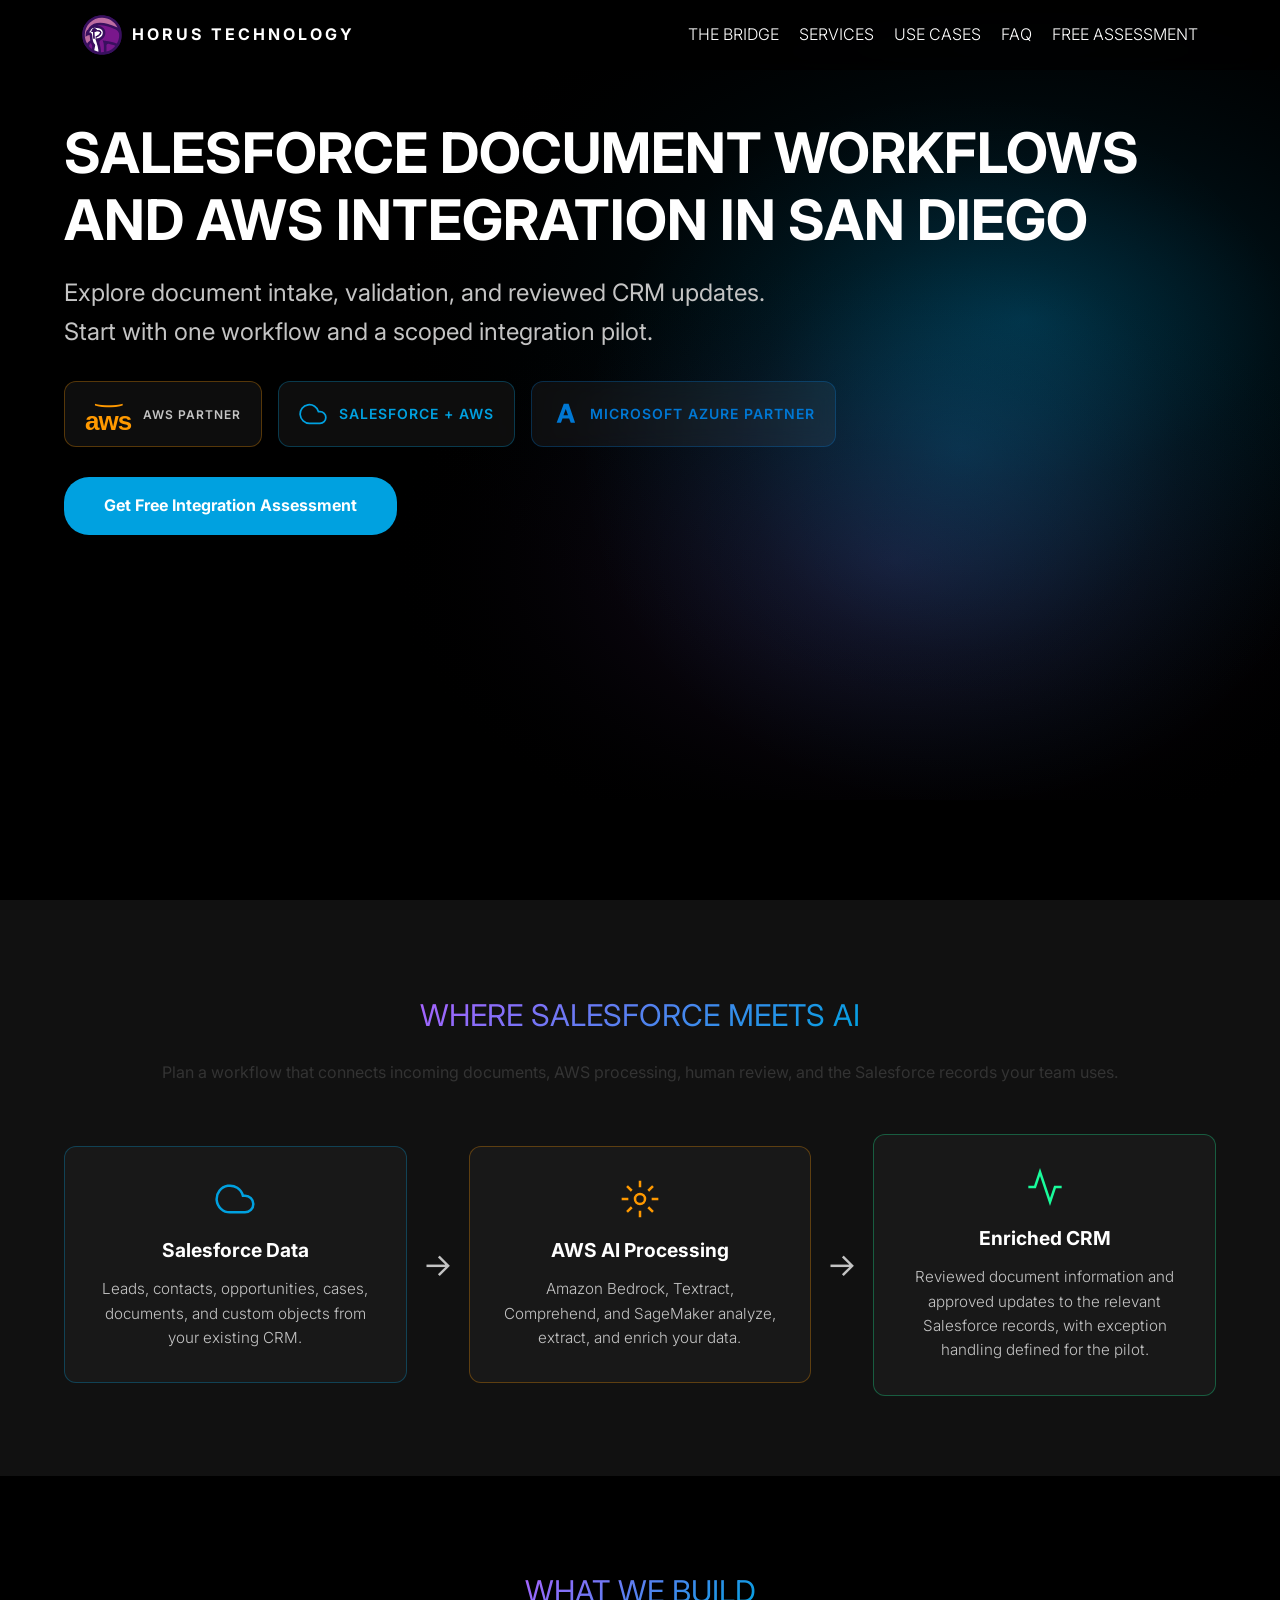
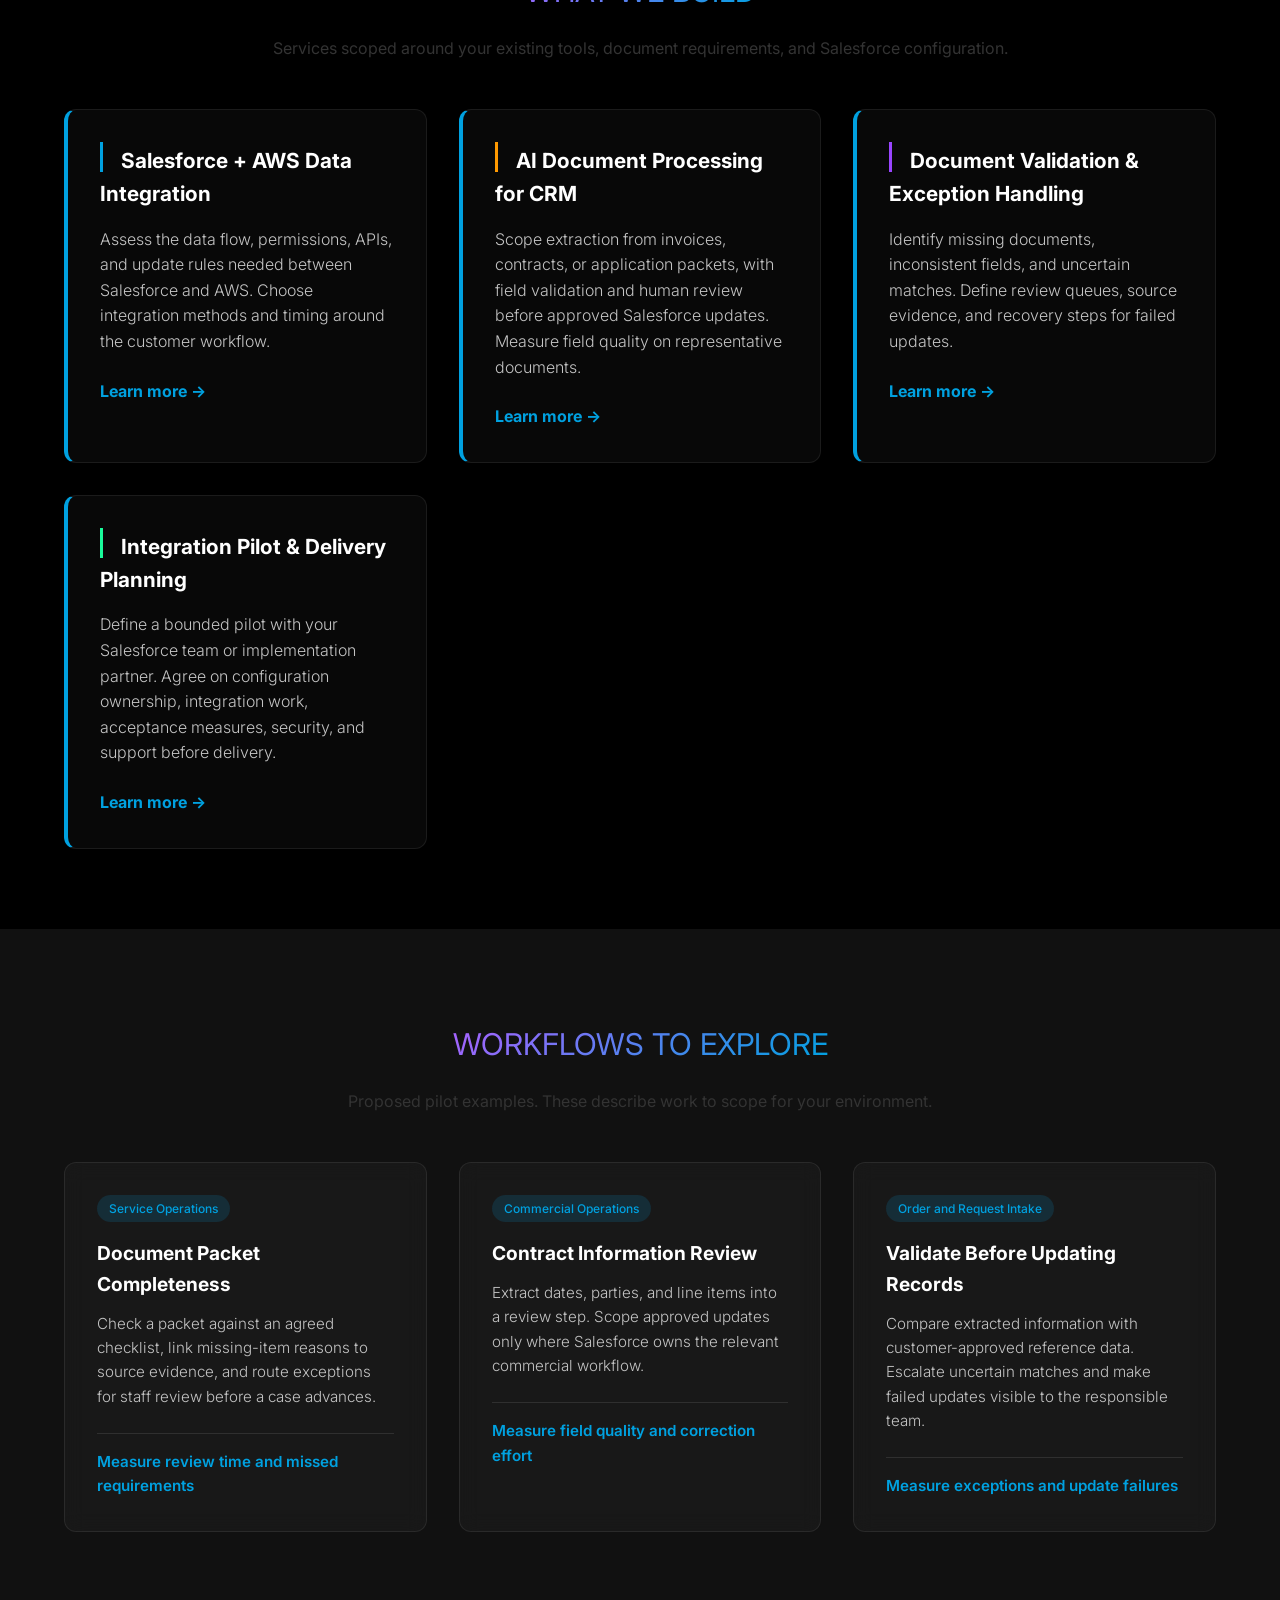
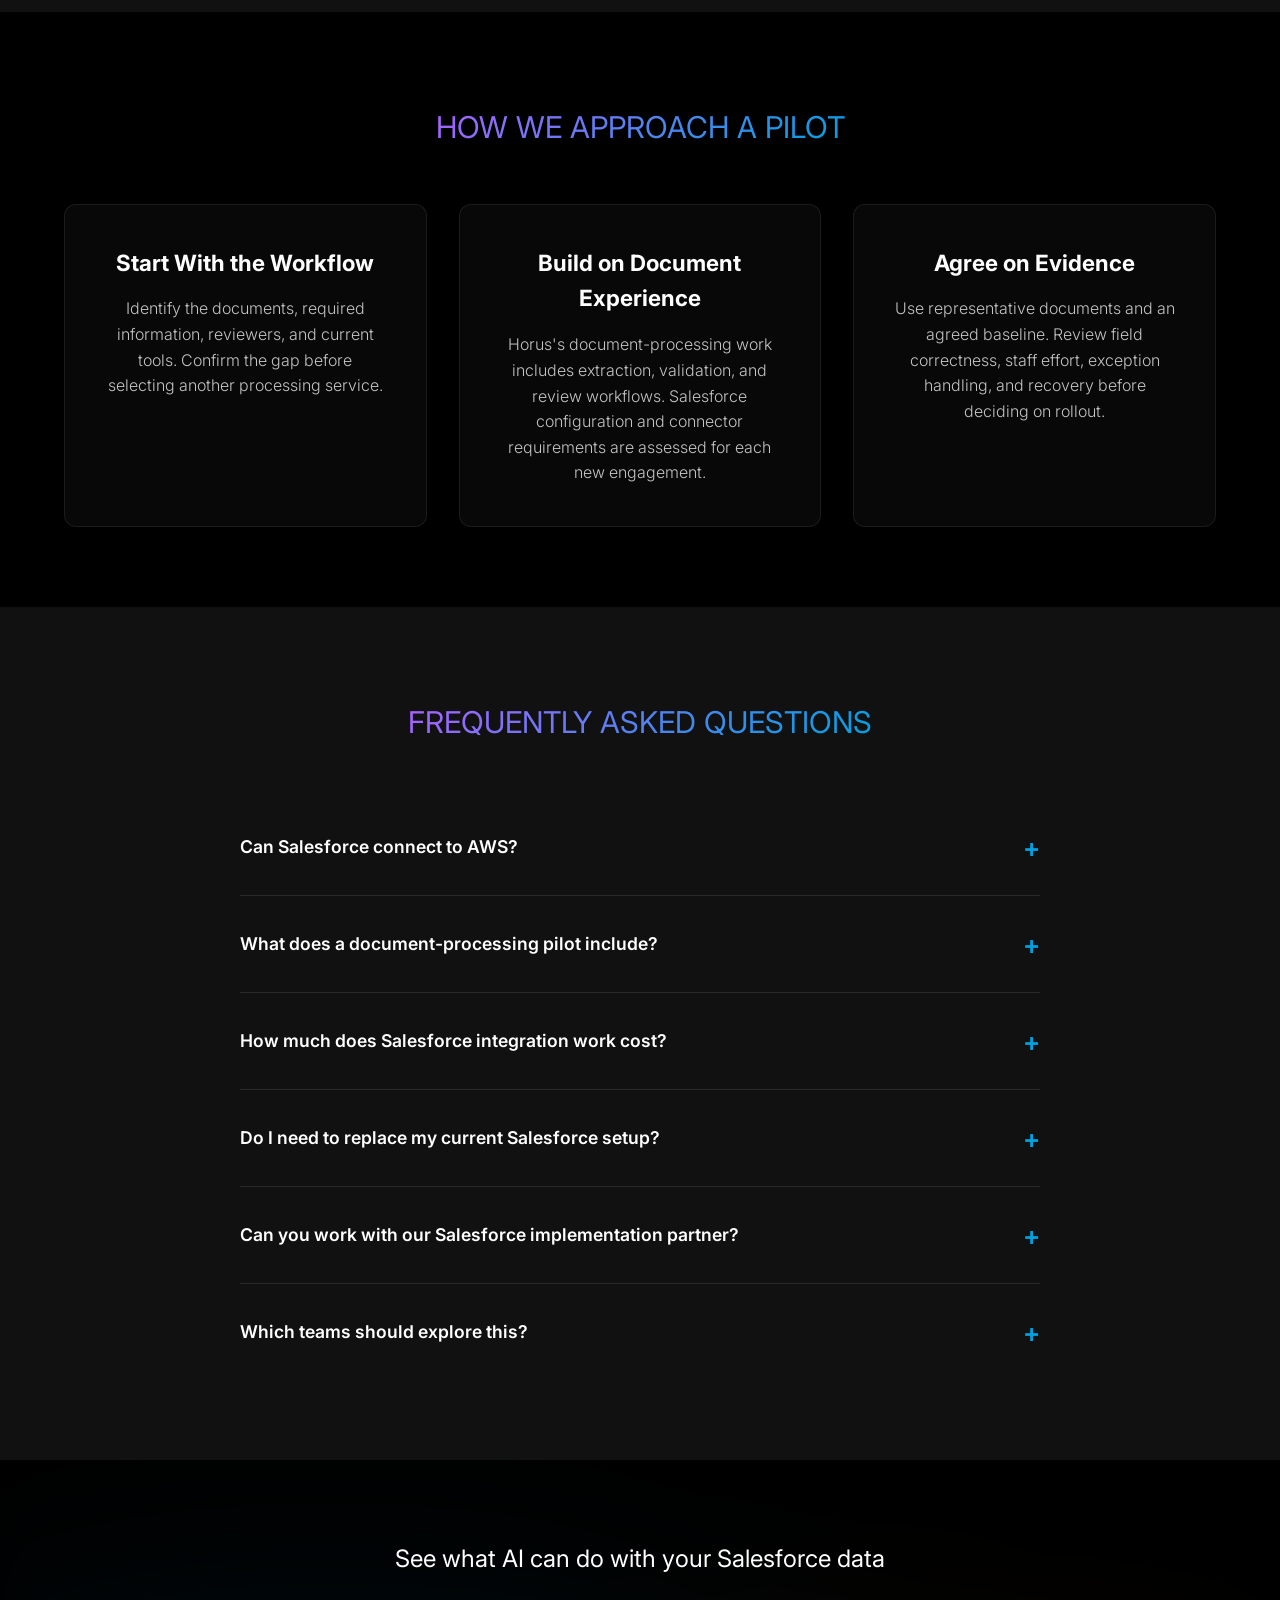
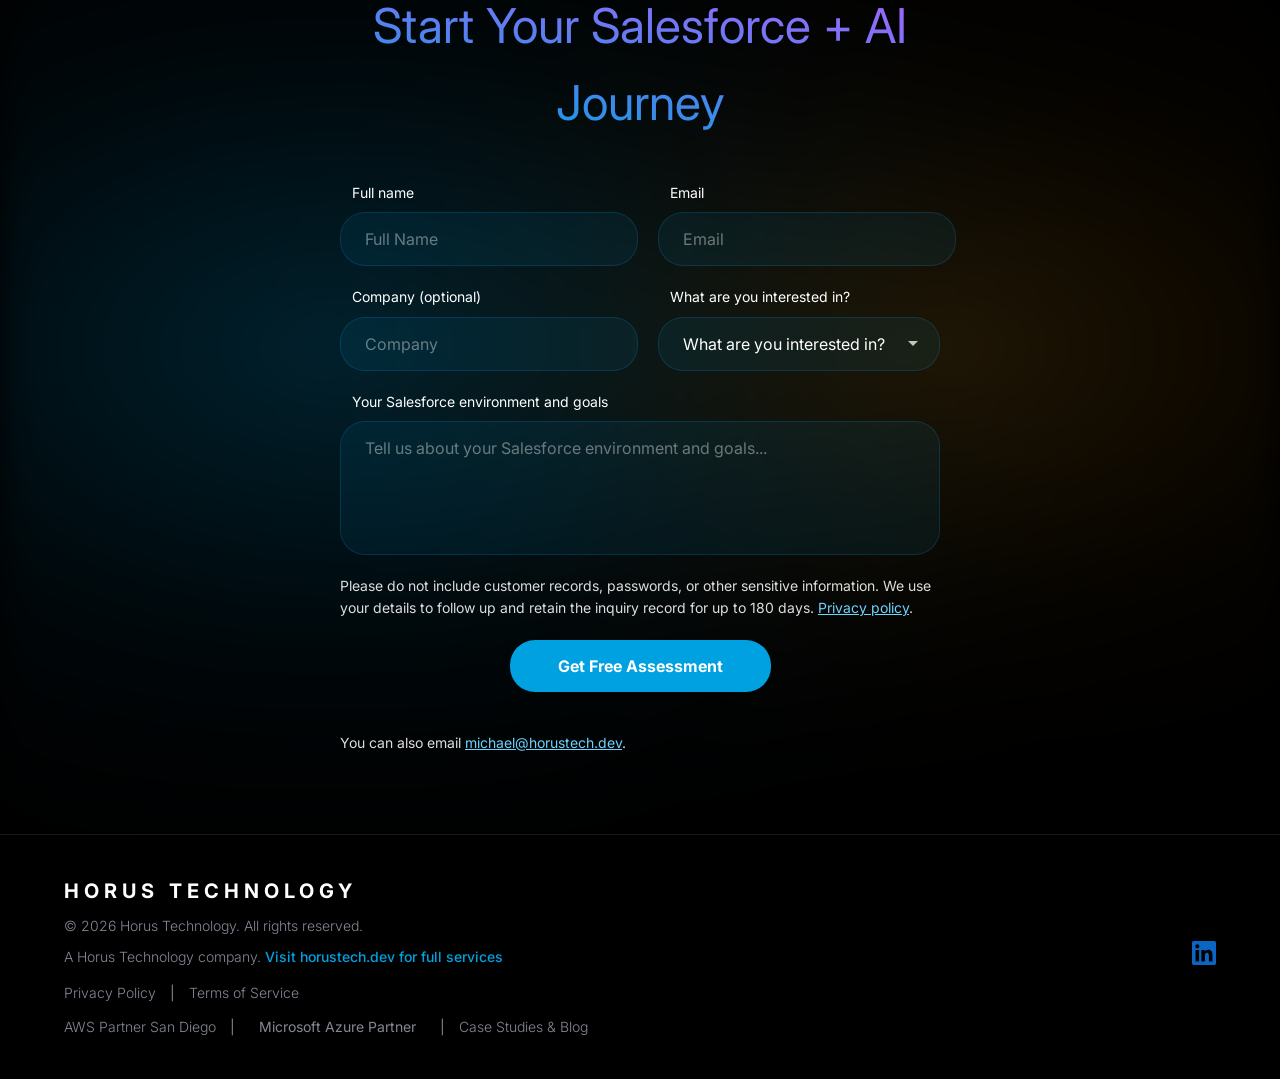
==== commit 028f3af2: "add: google search console verification file" ====
--- a/index.html
+++ b/index.html
@@ -208,6 +208,10 @@
                     <span class="sf-icon"><svg width="28" height="28" viewBox="0 0 24 24" fill="none" stroke="#00A1E0" stroke-width="1.5"><path d="M18 10h-1.26A8 8 0 1 0 9 20h9a5 5 0 0 0 0-10z"/></svg></span>
                     <span class="sf-text">Salesforce + AWS</span>
                 </div>
+                <div class="badge badge-azure">
+                    <span class="azure-icon"><svg width="26" height="26" viewBox="0 0 24 24" fill="#0078D4"><path d="M10.9 2.6 4.3 20.1h4l1.4-3.9h6.1l1.5 3.9h4L15.3 2.6zm-.3 10.6 2.1-5.8 2.1 5.8z"/></svg></span>
+                    <span class="azure-text">Microsoft Azure Partner</span>
+                </div>
             </div>
 
             <a href="#contact" class="cta-button">Get Free Integration Assessment</a>
@@ -406,6 +410,8 @@
             </div>
             <div class="legal-links" style="margin-top: 8px;">
                 <a href="https://www.awspartnersandiego.com">AWS Partner San Diego</a>
+                <span>|</span>
+                <span>Microsoft Azure Partner</span>
                 <span>|</span>
                 <a href="https://www.horustech.dev/blog/blog.html">Case Studies &amp; Blog</a>
             </div>
--- a/styles.css
+++ b/styles.css
@@ -187,6 +187,24 @@
 
 .badge-sf {
     border: 1px solid rgba(0, 161, 224, 0.3);
+}
+
+.badge-azure {
+    border: 1px solid rgba(0, 120, 212, 0.3);
+}
+
+.azure-icon {
+    display: flex;
+    align-items: center;
+    line-height: 0;
+}
+
+.azure-text {
+    color: #0078D4;
+    font-size: 14px;
+    font-weight: 600;
+    text-transform: uppercase;
+    letter-spacing: 1px;
 }
 
 .aws-logo-text {
